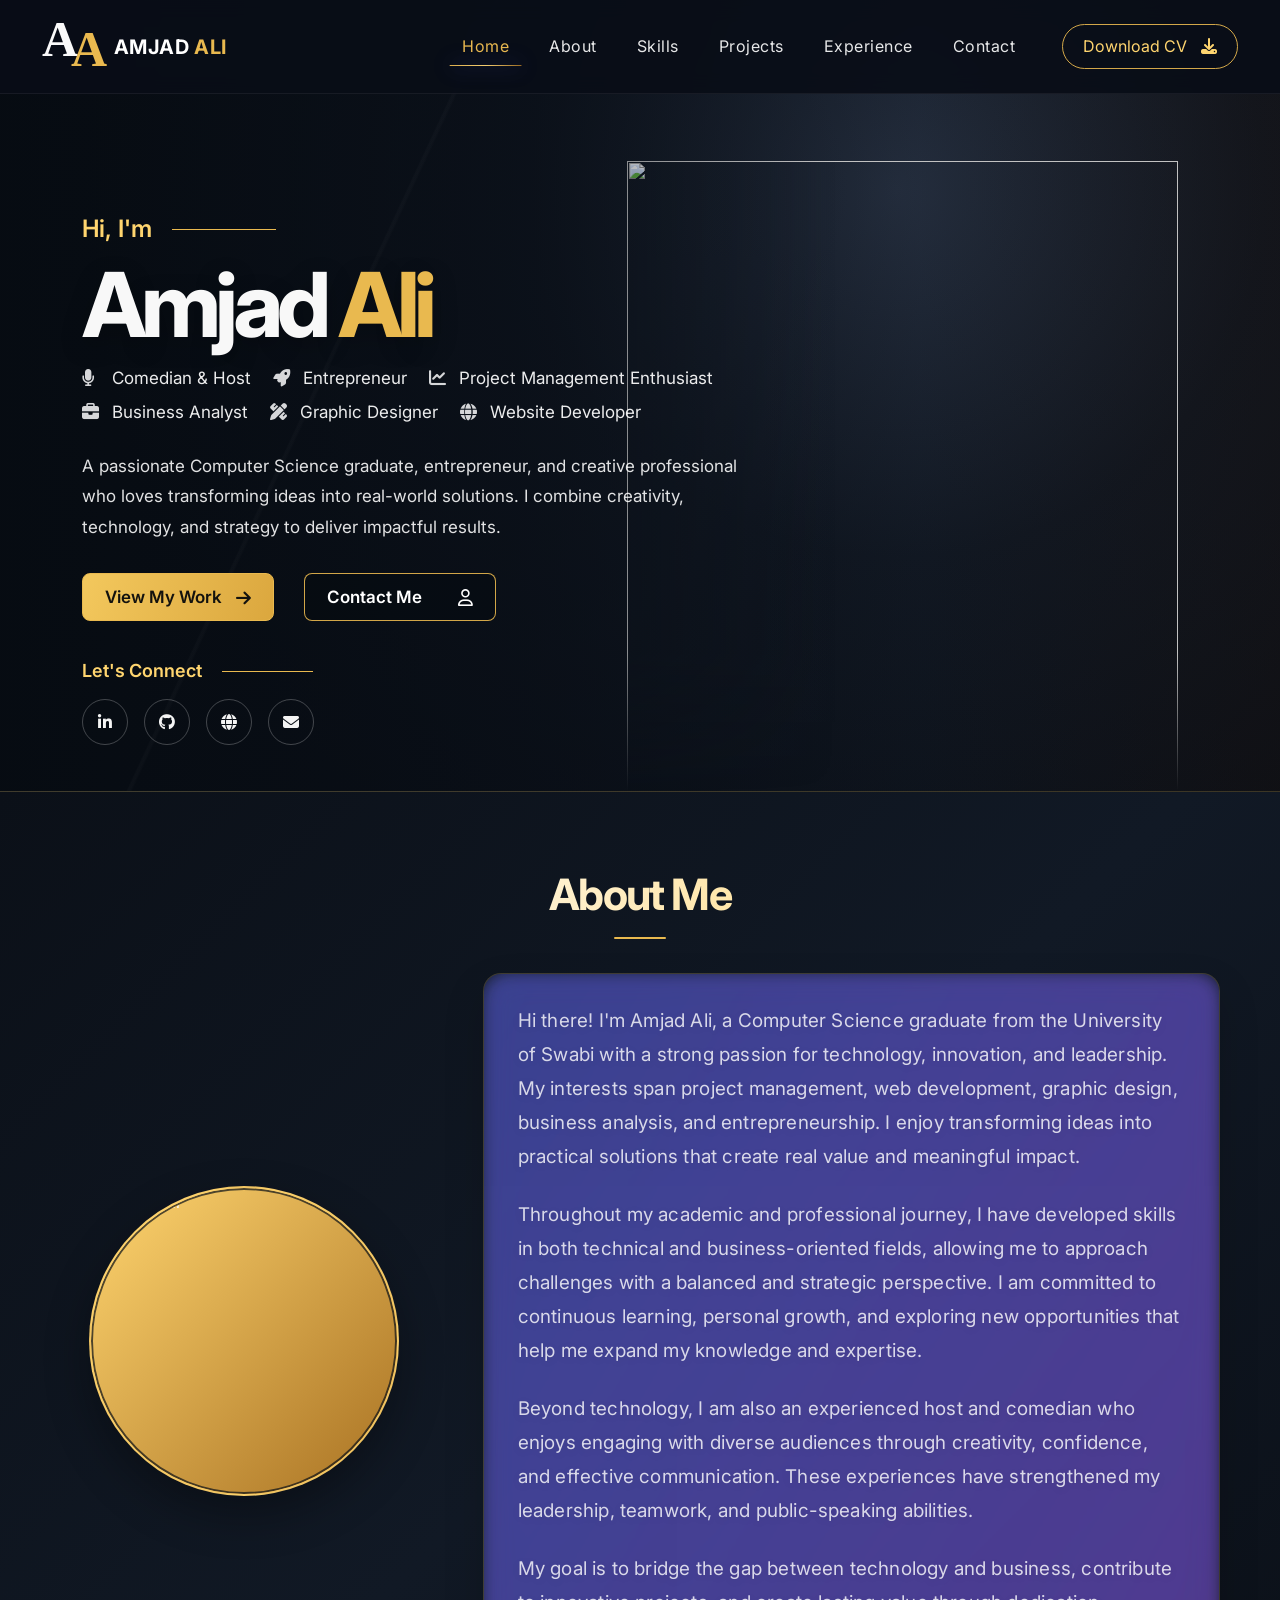
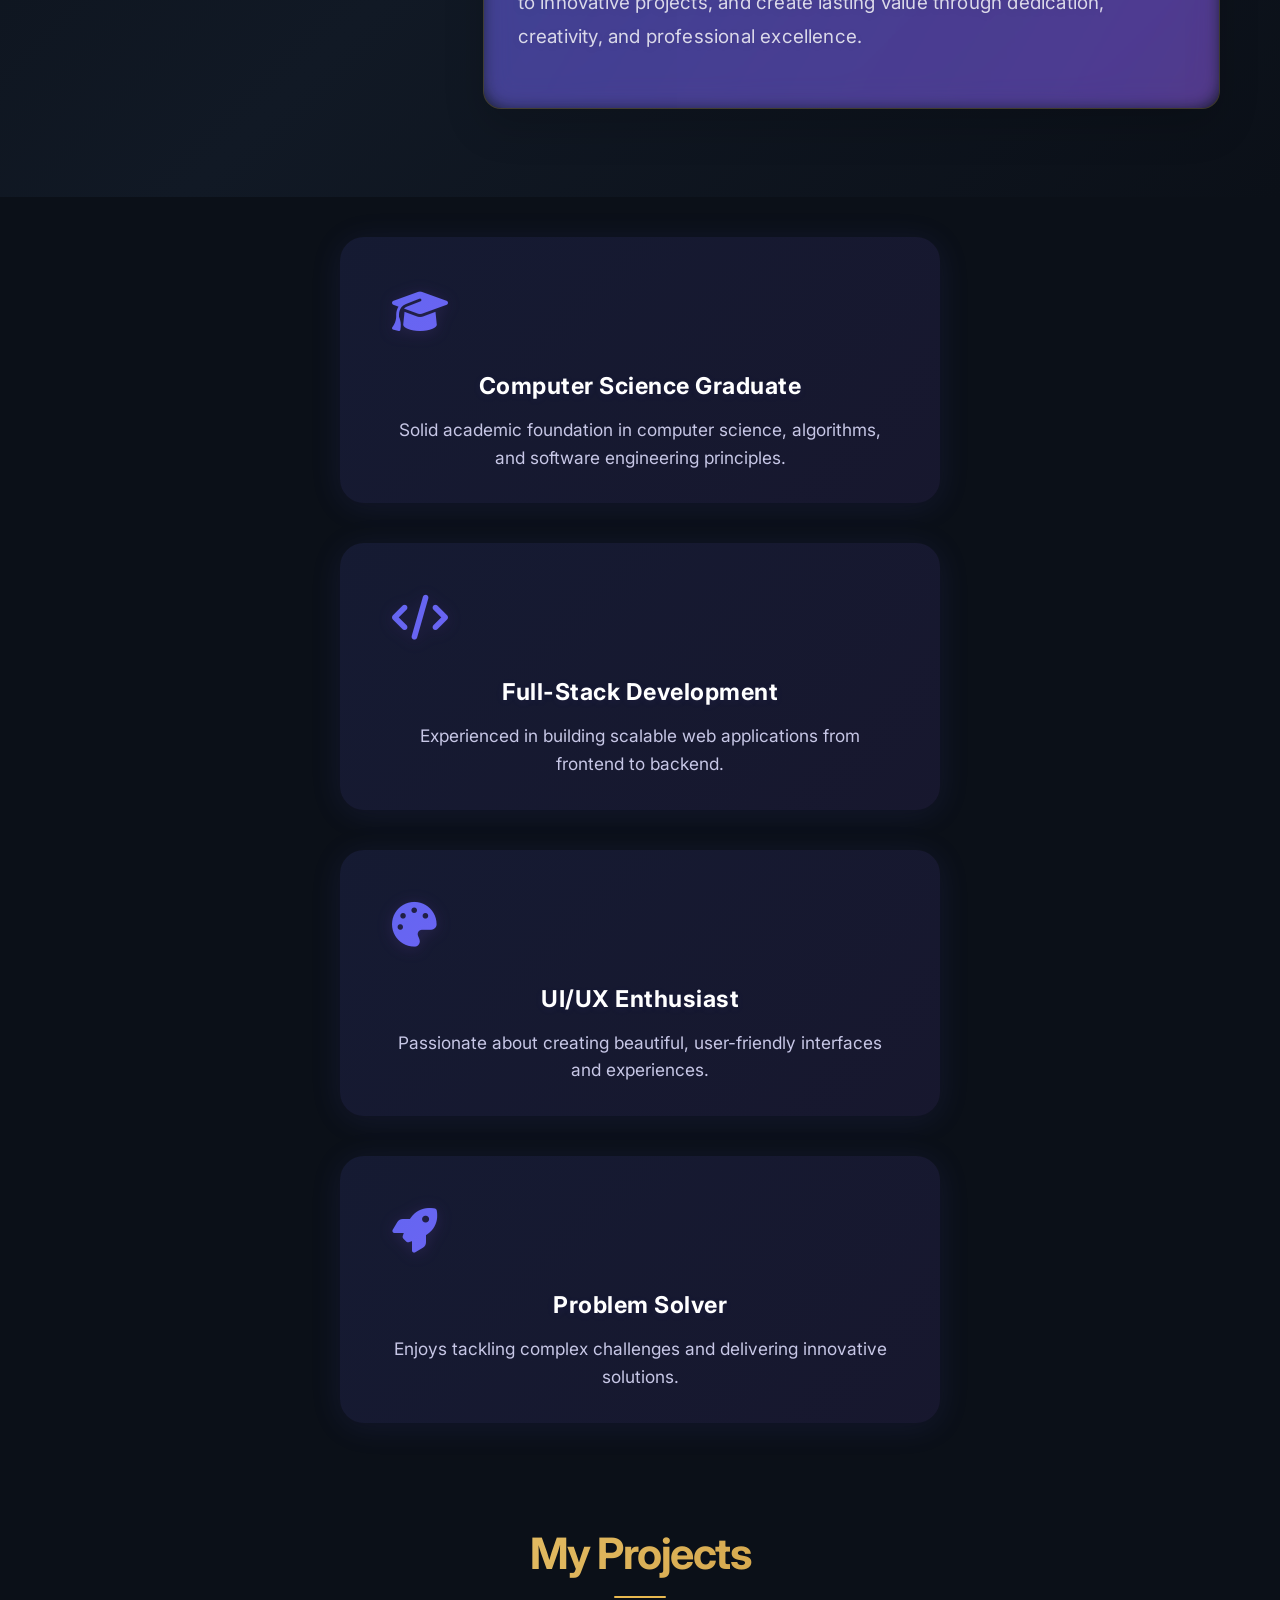
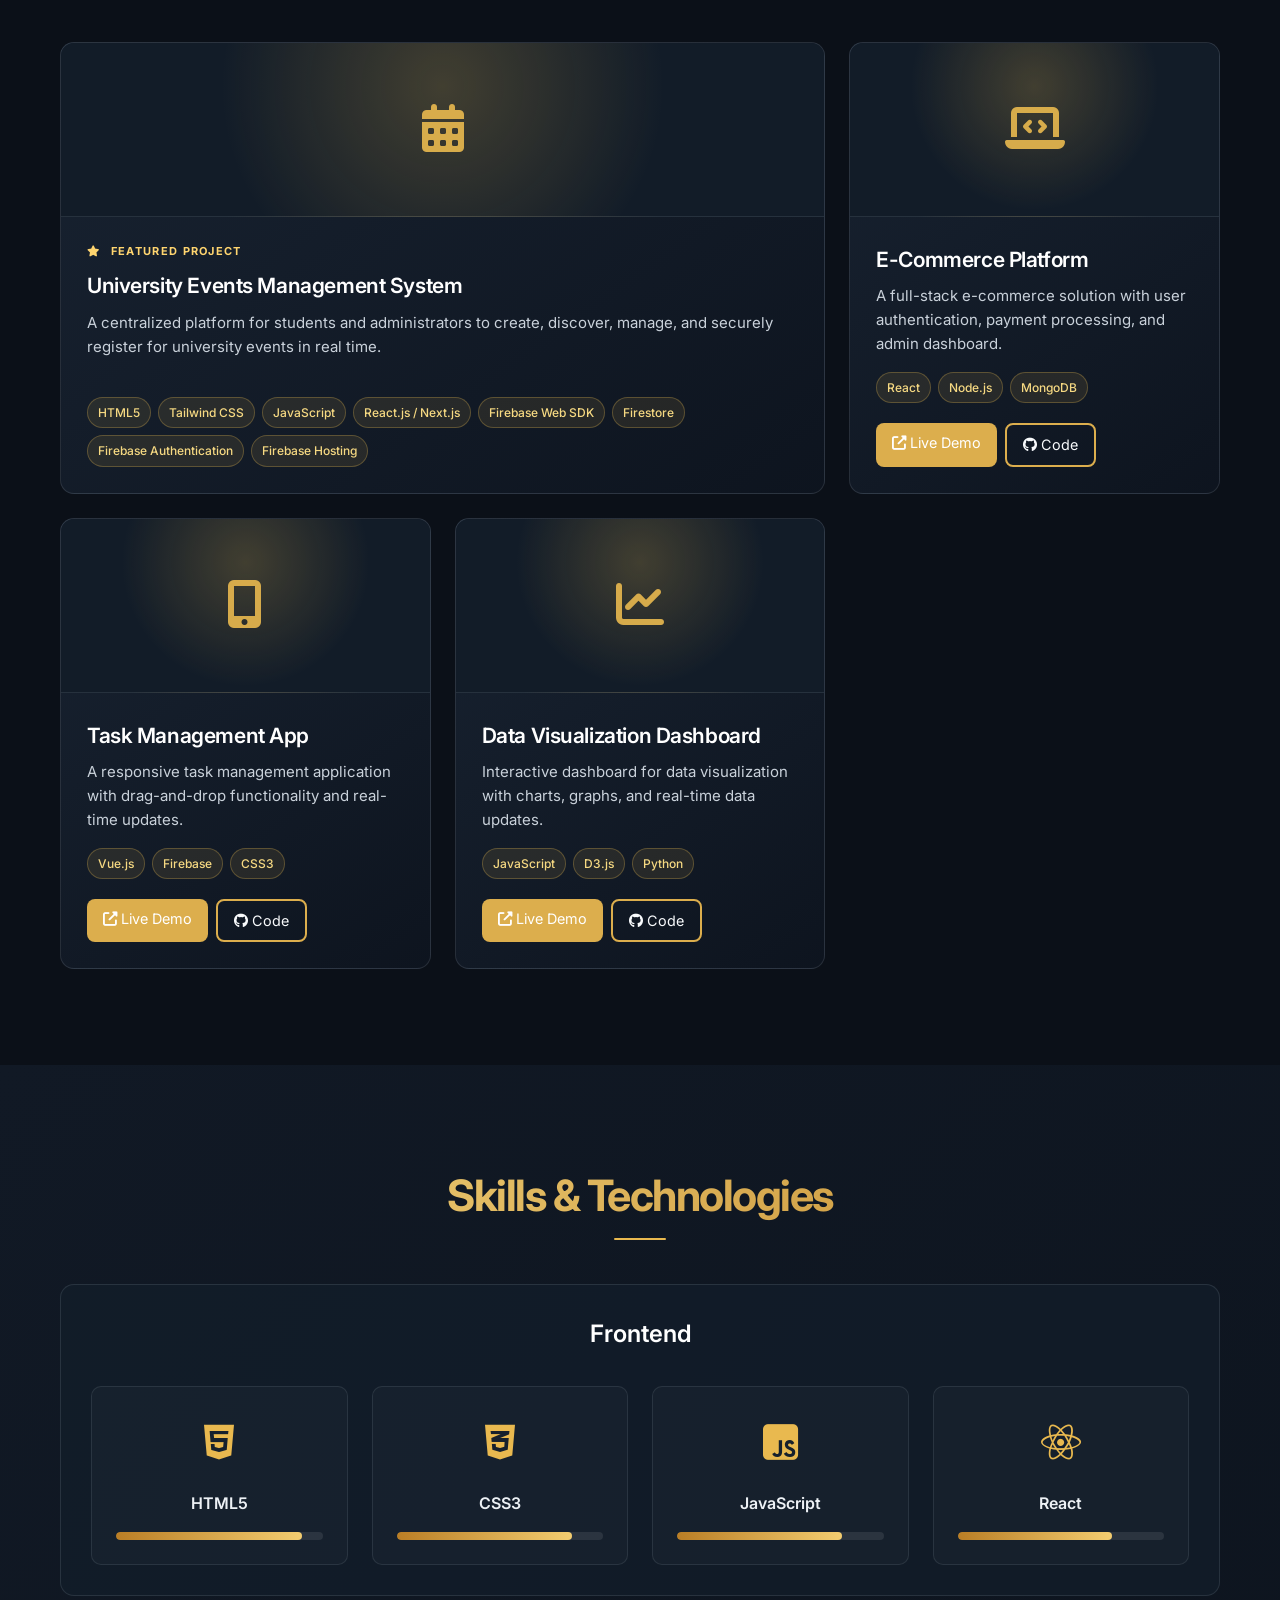
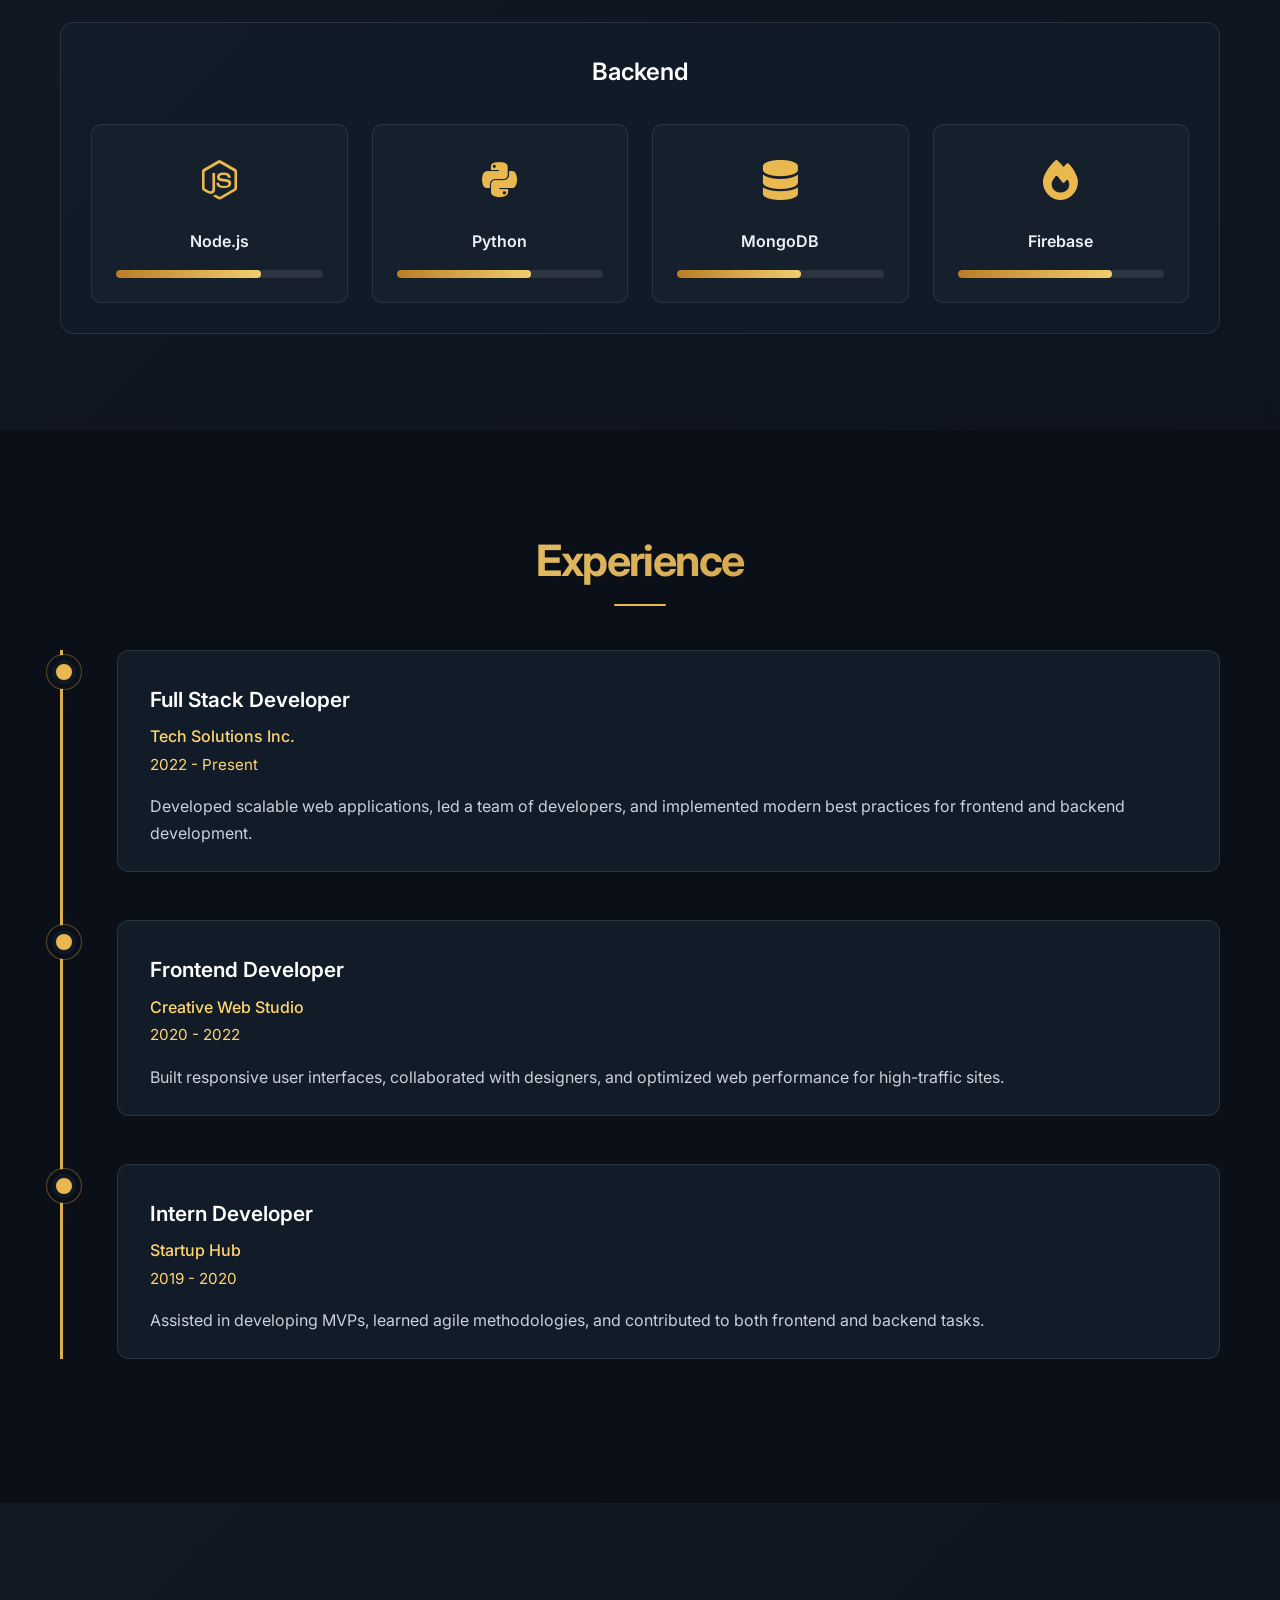
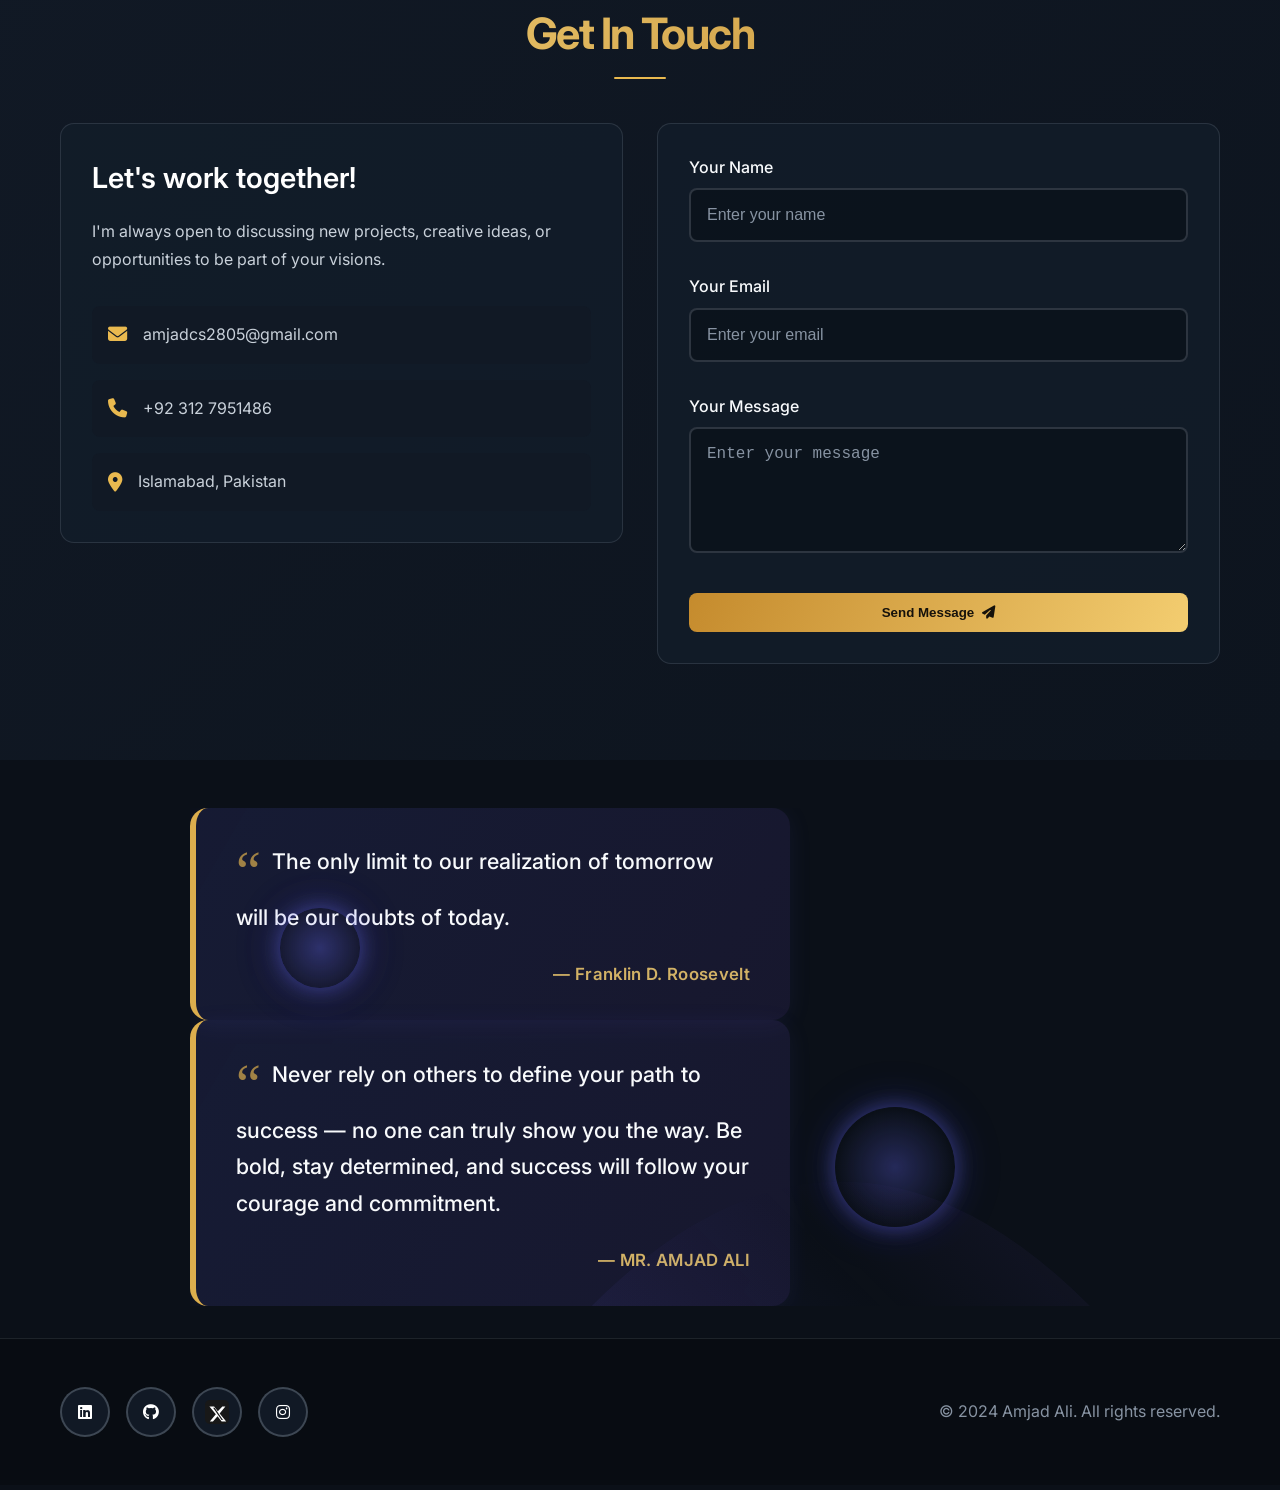
==== index.html @ fb093ea8 "Add files via upload" ====
<!DOCTYPE html>
<html lang="en">
<head>
    <meta charset="UTF-8">
    <meta name="viewport" content="width=device-width, initial-scale=1.0">
    <meta name="description" content="Amjad Ali — Computer Science graduate, entrepreneur, web developer, and creative professional.">
    <title>Amjad Ali | Professional Portfolio</title>
    <link rel="stylesheet" href="styles.css">
    <link href="https://fonts.googleapis.com/css2?family=Inter:wght@300;400;500;600;700&display=swap" rel="stylesheet">
    <link rel="stylesheet" href="https://cdnjs.cloudflare.com/ajax/libs/font-awesome/6.4.0/css/all.min.css">
</head>
<body>
    <!-- Navigation -->
    <nav class="navbar">
        <div class="nav-container">
            <a class="aw-brand" href="#home" aria-label="Amjad Ali home">
                <span class="aw-brand-mark" aria-hidden="true">A<span>A</span></span>
                <span class="aw-brand-name">AMJAD <strong>ALI</strong></span>
            </a>
            <ul class="nav-menu">
                <li class="nav-item">
                    <a href="#home" class="nav-link">Home</a>
                </li>
                <li class="nav-item">
                    <a href="#about" class="nav-link">About</a>
                </li>
                <li class="nav-item">
                    <a href="#skills" class="nav-link">Skills</a>
                </li>
                <li class="nav-item">
                    <a href="#projects" class="nav-link">Projects</a>
                </li>
                <li class="nav-item">
                    <a href="experience.html" class="nav-link">Experience</a>
                </li>
                <li class="nav-item">
                    <a href="#contact" class="nav-link">Contact</a>
                </li>
            </ul>
            <a class="aw-cv-link" href="assets/modern-cv.pdf" download>
                Download CV <i class="fas fa-download" aria-hidden="true"></i>
            </a>
            <div class="hamburger">
                <span class="bar"></span>
                <span class="bar"></span>
                <span class="bar"></span>
            </div>
        </div>
    </nav>

    <!-- Hero Section -->
    <section id="home" class="hero aw-hero">
        <div class="aw-hero-glow" aria-hidden="true"></div>
        <div class="hero-container">
            <div class="hero-content aw-hero-content">
                <p class="aw-greeting">Hi, I'm <span></span></p>
                <h1 class="aw-name">Amjad <em>Ali</em></h1>
                <div class="aw-roles" aria-label="Professional roles">
                    <span><i class="fas fa-microphone"></i> Comedian &amp; Host</span>
                    <span><i class="fas fa-rocket"></i> Entrepreneur</span>
                    <span><i class="fas fa-chart-line"></i> Project Management Enthusiast</span>
                    <span><i class="fas fa-briefcase"></i> Business Analyst</span>
                    <span><i class="fas fa-pen-ruler"></i> Graphic Designer</span>
                    <span><i class="fas fa-globe"></i> Website Developer</span>
                </div>
                <p class="aw-intro">A passionate Computer Science graduate, entrepreneur, and creative professional who loves transforming ideas into real-world solutions. I combine creativity, technology, and strategy to deliver impactful results.</p>
                <div class="hero-buttons aw-hero-actions">
                    <button class="btn aw-primary-button" onclick="scrollToSection('projects')">View My Work <i class="fas fa-arrow-right"></i></button>
                    <button class="btn aw-secondary-button" id="contactInfoBtn">Contact Me <i class="far fa-user"></i></button>
                </div>
                <div class="aw-social-area">
                    <p>Let's Connect <span></span></p>
                    <div class="aw-social-links">
                        <a href="https://www.linkedin.com/in/amjad-ali-2118a2272" aria-label="LinkedIn" target="_blank" rel="noopener noreferrer"><i class="fab fa-linkedin-in"></i></a>
                        <a href="#contact" aria-label="GitHub"><i class="fab fa-github"></i></a>
                        <a href="#contact" aria-label="Website"><i class="fas fa-globe"></i></a>
                        <a href="#contact" aria-label="Email"><i class="fas fa-envelope"></i></a>
                    </div>
                </div>
            </div>
            <div class="aw-hero-photo" aria-hidden="true">
                <img src="assets/img new 2.png" alt="">
            </div>
        </div>
    </section>

    <!-- About Section -->
    <section id="about" class="about">
        <div class="container">
            <h2 class="section-title">About Me</h2>
            <div class="about-content">
                <div class="about-image">
                    <div class="image-container" data-aos="fade-up">
                        <div class="profile-image-wrapper">
                            <img id="profileImage" src="assets/img.png" alt="Amjad Ali" class="profile-image" style="display: block;">
                        </div>
                    </div>
                </div>
                <div class="about-card">
                    <div class="about-text">
                        <p class="about-description">
                            Hi there! I'm Amjad Ali, a Computer Science graduate from the University of Swabi with a strong passion for technology, innovation, and leadership. My interests span project management, web development, graphic design, business analysis, and entrepreneurship. I enjoy transforming ideas into practical solutions that create real value and meaningful impact.
                        </p>
                        <p class="about-description">
                            Throughout my academic and professional journey, I have developed skills in both technical and business-oriented fields, allowing me to approach challenges with a balanced and strategic perspective. I am committed to continuous learning, personal growth, and exploring new opportunities that help me expand my knowledge and expertise.
                        </p>
                        <p class="about-description">
                            Beyond technology, I am also an experienced host and comedian who enjoys engaging with diverse audiences through creativity, confidence, and effective communication. These experiences have strengthened my leadership, teamwork, and public-speaking abilities.
                        </p>
                        <p class="about-description">
                            My goal is to bridge the gap between technology and business, contribute to innovative projects, and create lasting value through dedication, creativity, and professional excellence.
                        </p>
                    </div>
                </div>
            </div>
        </div>
    </section>

    <!-- Motivational Video Section removed as requested -->

    <!-- Computer Science Showcase Section -->
    <!-- Removed cs-showcase section as requested -->

    <!-- Highlights as separate, pressable sections -->
    <section id="highlight-cs" class="highlight-section pressable-card">
        <div class="container">
            <div class="highlight-icon"><i class="fas fa-graduation-cap"></i></div>
            <h3 class="highlight-title">Computer Science Graduate</h3>
            <p class="highlight-desc">Solid academic foundation in computer science, algorithms, and software engineering principles.</p>
        </div>
    </section>
    <section id="highlight-fullstack" class="highlight-section pressable-card">
        <div class="container">
            <div class="highlight-icon"><i class="fas fa-code"></i></div>
            <h3 class="highlight-title">Full-Stack Development</h3>
            <p class="highlight-desc">Experienced in building scalable web applications from frontend to backend.</p>
        </div>
    </section>
    <section id="highlight-uiux" class="highlight-section pressable-card">
        <div class="container">
            <div class="highlight-icon"><i class="fas fa-palette"></i></div>
            <h3 class="highlight-title">UI/UX Enthusiast</h3>
            <p class="highlight-desc">Passionate about creating beautiful, user-friendly interfaces and experiences.</p>
        </div>
    </section>
    <section id="highlight-problem" class="highlight-section pressable-card">
        <div class="container">
            <div class="highlight-icon"><i class="fas fa-rocket"></i></div>
            <h3 class="highlight-title">Problem Solver</h3>
            <p class="highlight-desc">Enjoys tackling complex challenges and delivering innovative solutions.</p>
        </div>
    </section>

    <!-- Projects Section -->
    <section id="projects" class="projects">
        <div class="container">
            <h2 class="section-title">My Projects</h2>
            <div class="projects-grid">
                <div class="project-card featured-project" data-aos="fade-up">
                    <div class="project-image">
                        <div class="project-placeholder">
                            <i class="fas fa-calendar-days"></i>
                        </div>
                    </div>
                    <div class="project-content">
                        <p class="project-kicker"><i class="fas fa-star" aria-hidden="true"></i> Featured project</p>
                        <h3 class="project-title">University Events Management System</h3>
                        <p class="project-description">
                            A centralized platform for students and administrators to create, discover, manage,
                            and securely register for university events in real time.
                        </p>
                        <div class="project-tech" aria-label="Technologies used">
                            <span class="tech-tag">HTML5</span>
                            <span class="tech-tag">Tailwind CSS</span>
                            <span class="tech-tag">JavaScript</span>
                            <span class="tech-tag">React.js / Next.js</span>
                            <span class="tech-tag">Firebase Web SDK</span>
                            <span class="tech-tag">Firestore</span>
                            <span class="tech-tag">Firebase Authentication</span>
                            <span class="tech-tag">Firebase Hosting</span>
                        </div>
                    </div>
                </div>
                <div class="project-card" data-aos="fade-up">
                    <div class="project-image">
                        <div class="project-placeholder">
                            <i class="fas fa-laptop-code"></i>
                        </div>
                    </div>
                    <div class="project-content">
                        <h3 class="project-title">E-Commerce Platform</h3>
                        <p class="project-description">
                            A full-stack e-commerce solution with user authentication, payment processing, 
                            and admin dashboard.
                        </p>
                        <div class="project-tech">
                            <span class="tech-tag">React</span>
                            <span class="tech-tag">Node.js</span>
                            <span class="tech-tag">MongoDB</span>
                        </div>
                        <div class="project-buttons">
                            <a class="btn btn-small btn-primary" href="https://your-ecommerce-demo.com" target="_blank" rel="noopener noreferrer">
                                <i class="fas fa-external-link-alt"></i>
                                <span>Live Demo</span>
                            </a>
                            <a class="btn btn-small btn-secondary" href="https://github.com/yourusername/ecommerce-platform" target="_blank" rel="noopener noreferrer">
                                <i class="fab fa-github"></i>
                                <span>Code</span>
                            </a>
                        </div>
                    </div>
                </div>
                <div class="project-card" data-aos="fade-up" data-aos-delay="100">
                    <div class="project-image">
                        <div class="project-placeholder">
                            <i class="fas fa-mobile-alt"></i>
                        </div>
                    </div>
                    <div class="project-content">
                        <h3 class="project-title">Task Management App</h3>
                        <p class="project-description">
                            A responsive task management application with drag-and-drop functionality 
                            and real-time updates.
                        </p>
                        <div class="project-tech">
                            <span class="tech-tag">Vue.js</span>
                            <span class="tech-tag">Firebase</span>
                            <span class="tech-tag">CSS3</span>
                        </div>
                        <div class="project-buttons">
                            <a class="btn btn-small btn-primary" href="https://your-taskapp-demo.com" target="_blank" rel="noopener noreferrer">
                                <i class="fas fa-external-link-alt"></i>
                                <span>Live Demo</span>
                            </a>
                            <a class="btn btn-small btn-secondary" href="https://github.com/yourusername/task-management-app" target="_blank" rel="noopener noreferrer">
                                <i class="fab fa-github"></i>
                                <span>Code</span>
                            </a>
                        </div>
                    </div>
                </div>
                <div class="project-card" data-aos="fade-up" data-aos-delay="200">
                    <div class="project-image">
                        <div class="project-placeholder">
                            <i class="fas fa-chart-line"></i>
                        </div>
                    </div>
                    <div class="project-content">
                        <h3 class="project-title">Data Visualization Dashboard</h3>
                        <p class="project-description">
                            Interactive dashboard for data visualization with charts, graphs, 
                            and real-time data updates.
                        </p>
                        <div class="project-tech">
                            <span class="tech-tag">JavaScript</span>
                            <span class="tech-tag">D3.js</span>
                            <span class="tech-tag">Python</span>
                        </div>
                        <div class="project-buttons">
                            <a class="btn btn-small btn-primary" href="https://your-dataviz-demo.com" target="_blank" rel="noopener noreferrer">
                                <i class="fas fa-external-link-alt"></i>
                                <span>Live Demo</span>
                            </a>
                            <a class="btn btn-small btn-secondary" href="https://github.com/yourusername/data-viz-dashboard" target="_blank" rel="noopener noreferrer">
                                <i class="fab fa-github"></i>
                                <span>Code</span>
                            </a>
                        </div>
                    </div>
                </div>
            </div>
        </div>
    </section>

    <!-- Skills Section -->
    <section id="skills" class="skills">
        <div class="container">
            <h2 class="section-title">Skills & Technologies</h2>
            <div class="skills-content">
                <div class="skills-category">
                    <h3 class="category-title">Frontend</h3>
                    <div class="skills-grid">
                        <div class="skill-item" data-aos="fade-up">
                            <div class="skill-icon">
                                <i class="fab fa-html5"></i>
                            </div>
                            <span class="skill-name">HTML5</span>
                            <div class="skill-bar">
                                <div class="skill-progress" data-progress="90"></div>
                            </div>
                        </div>
                        <div class="skill-item" data-aos="fade-up" data-aos-delay="50">
                            <div class="skill-icon">
                                <i class="fab fa-css3-alt"></i>
                            </div>
                            <span class="skill-name">CSS3</span>
                            <div class="skill-bar">
                                <div class="skill-progress" data-progress="85"></div>
                            </div>
                        </div>
                        <div class="skill-item" data-aos="fade-up" data-aos-delay="100">
                            <div class="skill-icon">
                                <i class="fab fa-js-square"></i>
                            </div>
                            <span class="skill-name">JavaScript</span>
                            <div class="skill-bar">
                                <div class="skill-progress" data-progress="80"></div>
                            </div>
                        </div>
                        <div class="skill-item" data-aos="fade-up" data-aos-delay="150">
                            <div class="skill-icon">
                                <i class="fab fa-react"></i>
                            </div>
                            <span class="skill-name">React</span>
                            <div class="skill-bar">
                                <div class="skill-progress" data-progress="75"></div>
                            </div>
                        </div>
                    </div>
                </div>

                <div class="skills-category">
                    <h3 class="category-title">Backend</h3>
                    <div class="skills-grid">
                        <div class="skill-item" data-aos="fade-up">
                            <div class="skill-icon">
                                <i class="fab fa-node-js"></i>
                            </div>
                            <span class="skill-name">Node.js</span>
                            <div class="skill-bar">
                                <div class="skill-progress" data-progress="70"></div>
                            </div>
                        </div>
                        <div class="skill-item" data-aos="fade-up" data-aos-delay="50">
                            <div class="skill-icon">
                                <i class="fab fa-python"></i>
                            </div>
                            <span class="skill-name">Python</span>
                            <div class="skill-bar">
                                <div class="skill-progress" data-progress="65"></div>
                            </div>
                        </div>
                        <div class="skill-item" data-aos="fade-up" data-aos-delay="100">
                            <div class="skill-icon">
                                <i class="fas fa-database"></i>
                            </div>
                            <span class="skill-name">MongoDB</span>
                            <div class="skill-bar">
                                <div class="skill-progress" data-progress="60"></div>
                            </div>
                        </div>
                        <div class="skill-item" data-aos="fade-up" data-aos-delay="150">
                            <div class="skill-icon">
                                <i class="fas fa-fire"></i>
                            </div>
                            <span class="skill-name">Firebase</span>
                            <div class="skill-bar">
                                <div class="skill-progress" data-progress="75"></div>
                            </div>
                        </div>
                    </div>
                </div>
            </div>
        </div>
    </section>

    <!-- Experience Section -->
    <section id="experience" class="experience">
        <div class="container">
            <h2 class="section-title">Experience</h2>
            <div class="experience-timeline">
                <div class="timeline-item" data-aos="fade-up">
                    <div class="timeline-dot"></div>
                    <div class="timeline-content">
                        <h3 class="timeline-title">Full Stack Developer</h3>
                        <span class="timeline-company">Tech Solutions Inc.</span>
                        <span class="timeline-date">2022 - Present</span>
                        <p class="timeline-description">Developed scalable web applications, led a team of developers, and implemented modern best practices for frontend and backend development.</p>
                    </div>
                </div>
                <div class="timeline-item" data-aos="fade-up" data-aos-delay="100">
                    <div class="timeline-dot"></div>
                    <div class="timeline-content">
                        <h3 class="timeline-title">Frontend Developer</h3>
                        <span class="timeline-company">Creative Web Studio</span>
                        <span class="timeline-date">2020 - 2022</span>
                        <p class="timeline-description">Built responsive user interfaces, collaborated with designers, and optimized web performance for high-traffic sites.</p>
                    </div>
                </div>
                <div class="timeline-item" data-aos="fade-up" data-aos-delay="200">
                    <div class="timeline-dot"></div>
                    <div class="timeline-content">
                        <h3 class="timeline-title">Intern Developer</h3>
                        <span class="timeline-company">Startup Hub</span>
                        <span class="timeline-date">2019 - 2020</span>
                        <p class="timeline-description">Assisted in developing MVPs, learned agile methodologies, and contributed to both frontend and backend tasks.</p>
                    </div>
                </div>
            </div>
        </div>
    </section>

    <!-- Contact Section -->
    <section id="contact" class="contact">
        <div class="container">
            <h2 class="section-title">Get In Touch</h2>
            <div class="contact-content">
                <div class="contact-info">
                    <h3>Let's work together!</h3>
                    <p>I'm always open to discussing new projects, creative ideas, or opportunities to be part of your visions.</p>
                    <div class="contact-details">
                        <div class="contact-item">
                            <i class="fas fa-envelope"></i>
                            <span>amjadcs2805@gmail.com</span>
                        </div>
                        <div class="contact-item">
                            <i class="fas fa-phone"></i>
                            <span>+92 312 7951486</span>
                        </div>
                        <div class="contact-item">
                            <i class="fas fa-map-marker-alt"></i>
                            <span>Islamabad, Pakistan</span>
                        </div>
                    </div>
                </div>
                <form class="contact-form" id="contactForm">
                    <div class="form-group">
                        <label for="name">Your Name</label>
                        <input type="text" id="name" name="name" placeholder="Enter your name" required>
                    </div>
                    <div class="form-group">
                        <label for="email">Your Email</label>
                        <input type="email" id="email" name="email" placeholder="Enter your email" required>
                    </div>
                    <div class="form-group">
                        <label for="message">Your Message</label>
                        <textarea id="message" name="message" placeholder="Enter your message" rows="5" required></textarea>
                    </div>
                    <button type="submit" class="btn btn-primary glow-button btn-submit">
                        <span class="btn-text">Send Message</span>
                        <i class="fas fa-paper-plane btn-icon"></i>
                        <div class="btn-glow"></div>
                    </button>
                </form>
            </div>
        </div>
    </section>

    <!-- Success Quote Section -->
    <section class="success-quote-section" style="position: relative; overflow: hidden; margin: 3rem auto 2rem auto; max-width: 900px;">
        <!-- Animated Background Elements (like home) -->
        <div class="success-quote-background">
            <div class="animated-particle"></div>
            <div class="animated-particle"></div>
            <div class="animated-particle"></div>
            <div class="animated-particle"></div>
            <div class="animated-particle"></div>
            <div class="geometric-shape"></div>
            <div class="geometric-shape"></div>
            <div class="glowing-orb orb-1"></div>
            <div class="glowing-orb orb-2"></div>
            <div class="gradient-overlay"></div>
        </div>
        <blockquote class="success-quote animated-quote" data-aos="fade-up">
            <span class="quote-mark">“</span>
            The only limit to our realization of tomorrow will be our doubts of today.
            <span class="quote-author">— Franklin D. Roosevelt</span>
        </blockquote>
        <blockquote class="success-quote animated-quote" data-aos="fade-up" data-aos-delay="200">
            <span class="quote-mark">“</span>
            Never rely on others to define your path to success — no one can truly show you the way. Be bold, stay determined, and success will follow your courage and commitment.
            <span class="quote-author">— MR. AMJAD ALI</span>
        </blockquote>
    </section>

    <!-- Footer -->
    <footer class="footer">
        <div class="container">
            <div class="footer-content">
                <div class="footer-social">
                    <a href="https://www.linkedin.com/in/amjad-ali-2118a2272" class="social-link" aria-label="LinkedIn" target="_blank" rel="noopener noreferrer">
                        <i class="fab fa-linkedin"></i>
                    </a>
                    <a href="#" class="social-link" aria-label="GitHub">
                        <i class="fab fa-github"></i>
                    </a>
                    <a href="#" class="social-link" aria-label="Twitter">
                        <span style="display:inline-block;width:24px;height:24px;vertical-align:middle;">
                          <svg viewBox="0 0 120 120" fill="none" xmlns="http://www.w3.org/2000/svg" width="24" height="24">
                            <rect width="120" height="120" rx="24" fill="#181818"/>
                            <path d="M86.7 33H102L73.2 67.1L106.1 107H83.2L62.7 81.7L39.6 107H24.2L54.1 70.7L22.1 33H45.6L64.1 56.1L86.7 33ZM82.7 100.1H89.9L48.1 39.1H40.5L82.7 100.1Z" fill="white"/>
                          </svg>
                        </span>
                    </a>
                    <a href="#" class="social-link" aria-label="Instagram">
                        <i class="fab fa-instagram"></i>
                    </a>
                </div>
                <div class="footer-text">
                    <p>&copy; 2024 Amjad Ali. All rights reserved.</p>
                </div>
            </div>
        </div>
    </footer>

    <script src="script.js"></script>
</body>
</html>
---- styles.css ----
/* Reset and Base Styles */
* {
    margin: 0;
    padding: 0;
    box-sizing: border-box;
}

:root {
    --bg-primary: #0D0D0D;
    --bg-secondary: #121212;
    --bg-tertiary: #1A1A1A;
    --text-primary: #FFFFFF;
    --text-secondary: #CCCCCC;
    --text-muted: #888888;
    --accent-primary: #6366F1;
    --accent-secondary: #8B5CF6;
    --accent-tertiary: #EC4899;
    --border-color: #333333;
    --shadow-color: rgba(0, 0, 0, 0.3);
    --gradient-primary: linear-gradient(135deg, var(--accent-primary), var(--accent-secondary));
    --gradient-secondary: linear-gradient(135deg, var(--accent-secondary), var(--accent-tertiary));
    --transition-fast: 0.2s ease;
    --transition-normal: 0.3s ease;
    --transition-slow: 0.5s ease;
}

html {
    scroll-behavior: smooth;
}

body {
    font-family: 'Inter', sans-serif;
    background-color: var(--bg-primary);
    color: var(--text-primary);
    line-height: 1.6;
    overflow-x: hidden;
}

.container {
    max-width: 1200px;
    margin: 0 auto;
    padding: 0 20px;
}

/* Typography */
.section-title {
    font-size: 2.5rem;
    font-weight: 700;
    text-align: center;
    margin-bottom: 3rem;
    background: var(--gradient-primary);
    -webkit-background-clip: text;
    -webkit-text-fill-color: transparent;
    background-clip: text;
    position: relative;
}

.section-title::after {
    content: '';
    position: absolute;
    bottom: -10px;
    left: 50%;
    transform: translateX(-50%);
    width: 60px;
    height: 4px;
    background: var(--gradient-primary);
    border-radius: 2px;
}

/* Navigation */
.navbar {
    position: fixed;
    top: 0;
    width: 100%;
    background: rgba(13, 13, 13, 0.97);
    backdrop-filter: blur(10px);
    z-index: 1000;
    transition: var(--transition-normal);
    box-shadow: 0 2px 16px 0 rgba(0,0,0,0.12);
    border-bottom: 1px solid rgba(99,102,241,0.08);
}

.nav-container {
    display: flex;
    justify-content: flex-start;
    align-items: flex-start;
    gap: 2.5rem;
    max-width: 1200px;
    margin: 0 auto;
    padding: 0 20px;
}

.nav-logo {
    display: flex;
    flex-direction: column;
    align-items: flex-start;
    min-width: 320px;
    margin-top: 1.5rem;
}

/* Modern Logo Styles */
.logo-text {
    display: flex;
    align-items: center;
    font-size: 1.5rem;
    font-weight: 700;
    letter-spacing: 0.08em;
    color: var(--accent-primary);
    background: none;
    padding: 0.2rem 0.8rem 0.2rem 0.2rem;
    border-radius: 12px;
    box-shadow: none;
    transition: color 0.3s;
    gap: 0.5rem;
}
.logo-icon {
    display: flex;
    align-items: center;
    font-size: 1.4rem;
    color: var(--accent-secondary);
    margin-right: 0.2rem;
    filter: drop-shadow(0 2px 6px rgba(99,102,241,0.12));
    animation: logoGlow 2.5s infinite alternate;
}
@keyframes logoGlow {
    0% { filter: drop-shadow(0 2px 6px #6366F1); }
    100% { filter: drop-shadow(0 4px 12px #8B5CF6); }
}

.hero {
    padding-top: 75px !important;
    padding-left: 0 !important;
    margin-left: 0 !important;
    justify-content: flex-start !important;
}

.hero-container {
    padding-left: 0 !important;
    margin-left: 0 !important;
    align-items: flex-start !important;
    max-width: none !important;
    width: 100vw !important;
    margin-top: 0 !important;
}

.hero-content {
    padding-left: 2vw !important;
    margin-left: 0 !important;
    align-items: flex-start !important;
    text-align: left !important;
    width: 100%;
    max-width: 600px;
}

.hero-content-col, .hero-logo-col, .hero-visual {
    display: none !important;
}

.hero-title, .hero-subtitle, .hero-buttons {
    align-items: flex-start;
    text-align: left;
}

.hero-title {
    font-size: 2.5rem;
    font-weight: 700;
    line-height: 1.2;
    margin-bottom: 0.5rem;
}

.hero-buttons, .hero-buttons button, .hero-buttons * {
    list-style: none !important;
    list-style-type: none !important;
}

.hero-buttons {
    display: flex;
    flex-direction: row;
    gap: 1rem;
    flex-wrap: wrap;
    margin-top: 0.7rem;
}

.nav-menu {
    display: flex;
    flex-direction: row;
    align-items: center;
    margin-left: auto;
    gap: 1.2rem;
    margin-top: 1rem;
}

.nav-item {
    position: relative;
}

.nav-link {
    position: relative;
    padding: 0.75rem 1.5rem;
    color: var(--text-secondary);
    text-decoration: none;
    font-weight: 600;
    letter-spacing: 0.5px;
    font-size: 1.08rem;
    background: none;
    border: none;
    outline: none;
    transition: all 0.3s cubic-bezier(0.4, 0, 0.2, 1);
    z-index: 1;
    border-radius: 12px;
    overflow: hidden;
    backdrop-filter: blur(10px);
    background: rgba(255, 255, 255, 0.05);
    border: 1px solid rgba(255, 255, 255, 0.1);
}

.nav-link::before {
    content: '';
    position: absolute;
    top: 0;
    left: -100%;
    width: 100%;
    height: 100%;
    background: linear-gradient(90deg, 
        transparent 0%, 
        rgba(99, 102, 241, 0.2) 50%, 
        transparent 100%);
    transition: left 0.5s ease;
    z-index: -1;
}

.nav-link::after {
    content: '';
    position: absolute;
    bottom: 0;
    left: 50%;
    width: 0;
    height: 2px;
    background: linear-gradient(90deg, var(--accent-primary), var(--accent-secondary));
    transition: all 0.3s cubic-bezier(0.4, 0, 0.2, 1);
    transform: translateX(-50%);
    border-radius: 1px;
    box-shadow: 0 0 10px rgba(99, 102, 241, 0.5);
}

.nav-link:hover {
    color: var(--text-primary);
    background: rgba(255, 255, 255, 0.1);
    border-color: rgba(99, 102, 241, 0.3);
    transform: translateY(-2px);
    box-shadow: 
        0 8px 25px rgba(99, 102, 241, 0.2),
        0 4px 10px rgba(0, 0, 0, 0.1);
}

.nav-link:hover::before {
    left: 100%;
}

.nav-link:hover::after {
    width: 80%;
    box-shadow: 0 0 15px rgba(99, 102, 241, 0.8);
}

.nav-link.active {
    color: var(--text-primary);
    background: linear-gradient(135deg, 
        rgba(99, 102, 241, 0.2) 0%, 
        rgba(139, 92, 246, 0.2) 100%);
    border-color: rgba(99, 102, 241, 0.5);
    box-shadow: 
        0 8px 25px rgba(99, 102, 241, 0.3),
        0 4px 10px rgba(0, 0, 0, 0.1),
        inset 0 1px 0 rgba(255, 255, 255, 0.1);
    transform: translateY(-1px);
}

.nav-link.active::before {
    background: linear-gradient(90deg, 
        transparent 0%, 
        rgba(99, 102, 241, 0.4) 50%, 
        transparent 100%);
    animation: activeShine 2s ease-in-out infinite;
}

.nav-link.active::after {
    width: 90%;
    background: linear-gradient(90deg, var(--accent-primary), var(--accent-secondary), var(--accent-tertiary));
    box-shadow: 0 0 20px rgba(99, 102, 241, 0.8);
}

.nav-link:active {
    transform: translateY(0) scale(0.95);
    transition: all 0.1s ease;
    animation: buttonPress 0.2s ease-out;
    background: linear-gradient(135deg, 
        rgba(99, 102, 241, 0.3) 0%, 
        rgba(139, 92, 246, 0.3) 100%);
}

/* Mobile navigation enhancements */
@media (max-width: 1100px) {
    .hero-container {
        gap: 1.2rem;
    }
    .hero-visual {
        flex: 0 0 200px;
        min-width: 120px;
        margin-left: 1rem;
    }
}

@media (max-width: 900px) {
    .hero-container {
        padding: 0;
        max-width: 100%;
        align-items: flex-start;
        text-align: left;
    }
    .logo-text, .hero-content {
        align-items: flex-start;
        text-align: left;
        width: 100%;
    }
}

.hamburger {
    display: none;
    flex-direction: column;
    cursor: pointer;
}

.bar {
    width: 25px;
    height: 3px;
    background: var(--text-primary);
    margin: 3px 0;
    transition: var(--transition-fast);
}

/* Modern Hero Section with Advanced Animations */
.hero::before {
    content: '';
    position: absolute;
    top: 0;
    left: 0;
    right: 0;
    bottom: 0;
    background: 
        radial-gradient(circle at 20% 80%, rgba(99, 102, 241, 0.15) 0%, transparent 50%),
        radial-gradient(circle at 80% 20%, rgba(139, 92, 246, 0.15) 0%, transparent 50%),
        radial-gradient(circle at 40% 40%, rgba(236, 72, 153, 0.1) 0%, transparent 50%);
    z-index: 1;
    animation: morphGradient 15s ease-in-out infinite;
}

.hero::after {
    content: '';
    position: absolute;
    top: 0;
    left: 0;
    right: 0;
    bottom: 0;
    background-image: 
        url("data:image/svg+xml,%3Csvg width='60' height='60' viewBox='0 0 60 60' xmlns='http://www.w3.org/2000/svg'%3E%3Cg fill='none' fill-rule='evenodd'%3E%3Cg fill='%23ffffff' fill-opacity='0.02'%3E%3Cpath d='M30 30c0-11.046-8.954-20-20-20s-20 8.954-20 20 8.954 20 20 20 20-8.954 20-20zm0 0c0 11.046 8.954 20 20 20s20-8.954 20-20-8.954-20-20-20-20 8.954-20 20z'/%3E%3C/g%3E%3C/g%3E%3C/svg%3E");
    opacity: 0.3;
    z-index: 1;
    animation: modernPattern 25s linear infinite;
}

/* Modern animated background elements */
.hero-background {
    position: absolute;
    top: 0;
    left: 0;
    width: 100%;
    height: 100%;
    z-index: 1;
    overflow: hidden;
    background: transparent !important;
}

#starfield {
    position: absolute;
    top: 0;
    left: 0;
    width: 100%;
    height: 100%;
    display: block;
    z-index: 1;
    pointer-events: none;
    background: transparent;
}

/* Modern floating particles with trail effect */
.animated-particle {
    position: absolute;
    width: 3px;
    height: 3px;
    background: var(--accent-primary);
    border-radius: 50%;
    opacity: 0;
    filter: blur(1px);
    animation: modernParticle 8s linear infinite;
}

.animated-particle::before {
    content: '';
    position: absolute;
    top: 0;
    left: 0;
    width: 100%;
    height: 100%;
    background: inherit;
    border-radius: inherit;
    animation: particleTrail 2s linear infinite;
}

.animated-particle:nth-child(1) {
    top: 20%;
    left: 10%;
    animation-delay: 0s;
    background: #6366F1;
    box-shadow: 0 0 20px #6366F1;
}

.animated-particle:nth-child(2) {
    top: 60%;
    left: 80%;
    animation-delay: 1.5s;
    background: #8B5CF6;
    box-shadow: 0 0 20px #8B5CF6;
}

.animated-particle:nth-child(3) {
    top: 80%;
    left: 20%;
    animation-delay: 3s;
    background: #EC4899;
    box-shadow: 0 0 20px #EC4899;
}

.animated-particle:nth-child(4) {
    top: 30%;
    left: 70%;
    animation-delay: 4.5s;
    background: #6366F1;
    box-shadow: 0 0 20px #6366F1;
}

.animated-particle:nth-child(5) {
    top: 70%;
    left: 30%;
    animation-delay: 6s;
    background: #8B5CF6;
    box-shadow: 0 0 20px #8B5CF6;
}

.animated-particle:nth-child(6) {
    top: 40%;
    left: 90%;
    animation-delay: 7.5s;
    background: #EC4899;
    box-shadow: 0 0 20px #EC4899;
}

/* Modern geometric shapes with morphing */
.geometric-shape {
    position: absolute;
    opacity: 0.15;
    animation: modernShape 20s ease-in-out infinite;
    backdrop-filter: blur(10px);
}

.geometric-shape:nth-child(1) {
    top: 15%;
    right: 15%;
    width: 80px;
    height: 80px;
    border: 2px solid var(--accent-primary);
    border-radius: 20px;
    animation-delay: 0s;
    box-shadow: 0 0 30px rgba(99, 102, 241, 0.3);
}

.geometric-shape:nth-child(2) {
    bottom: 25%;
    left: 10%;
    width: 60px;
    height: 60px;
    border: 2px solid var(--accent-secondary);
    border-radius: 50%;
    animation-delay: 7s;
    box-shadow: 0 0 30px rgba(139, 92, 246, 0.3);
}

.geometric-shape:nth-child(3) {
    top: 50%;
    right: 25%;
    width: 40px;
    height: 40px;
    background: var(--accent-tertiary);
    border-radius: 10px;
    animation-delay: 14s;
    box-shadow: 0 0 30px rgba(236, 72, 153, 0.3);
}

/* Modern gradient overlay with wave effect */
.gradient-overlay {
    position: absolute;
    top: 0;
    left: 0;
    width: 100%;
    height: 100%;
    background: linear-gradient(45deg, 
        transparent 0%, 
        rgba(99, 102, 241, 0.08) 25%, 
        transparent 50%, 
        rgba(139, 92, 246, 0.08) 75%, 
        transparent 100%);
    z-index: 1;
    animation: modernGradient 18s ease-in-out infinite;
    mask: url("data:image/svg+xml,%3Csvg width='100' height='100' viewBox='0 0 100 100' xmlns='http://www.w3.org/2000/svg'%3E%3Cpath d='M0 50 Q25 25 50 50 T100 50 V100 H0 Z' fill='white'/%3E%3C/svg%3E");
    mask-size: 200% 200%;
}

/* Enhanced floating elements with modern effects */
.floating-element {
    position: absolute;
    width: 140px;
    height: 140px;
    background: linear-gradient(135deg, rgba(99, 102, 241, 0.2) 0%, rgba(139, 92, 246, 0.2) 100%);
    border-radius: 50%;
    opacity: 0.7;
    animation: modernFloat 12s ease-in-out infinite;
    backdrop-filter: blur(20px);
    border: 1px solid rgba(255, 255, 255, 0.1);
    box-shadow: 
        0 8px 32px rgba(99, 102, 241, 0.3),
        inset 0 1px 0 rgba(255, 255, 255, 0.1);
}

.floating-element::before {
    content: '';
    position: absolute;
    top: 50%;
    left: 50%;
    width: 60%;
    height: 60%;
    background: radial-gradient(circle, rgba(255, 255, 255, 0.1) 0%, transparent 70%);
    border-radius: 50%;
    transform: translate(-50%, -50%);
    animation: innerGlow 4s ease-in-out infinite;
}

.floating-element:nth-child(1) {
    top: 20%;
    left: 20%;
    animation-delay: 0s;
    background: linear-gradient(135deg, rgba(99, 102, 241, 0.3) 0%, rgba(139, 92, 246, 0.3) 100%);
    animation: modernFloat 15s ease-in-out infinite;
}

.floating-element:nth-child(2) {
    top: 60%;
    right: 20%;
    animation-delay: 4s;
    background: linear-gradient(135deg, rgba(139, 92, 246, 0.3) 0%, rgba(236, 72, 153, 0.3) 100%);
    animation: modernFloat 18s ease-in-out infinite;
}

.floating-element:nth-child(3) {
    bottom: 20%;
    left: 50%;
    animation-delay: 8s;
    background: linear-gradient(135deg, rgba(236, 72, 153, 0.3) 0%, rgba(99, 102, 241, 0.3) 100%);
    animation: modernFloat 20s ease-in-out infinite;
}

/* Modern animation keyframes */
@keyframes morphGradient {
    0%, 100% { 
        opacity: 0.8;
        transform: scale(1) rotate(0deg);
        filter: hue-rotate(0deg);
    }
    25% { 
        opacity: 1;
        transform: scale(1.1) rotate(90deg);
        filter: hue-rotate(90deg);
    }
    50% { 
        opacity: 0.9;
        transform: scale(1.05) rotate(180deg);
        filter: hue-rotate(180deg);
    }
    75% { 
        opacity: 1;
        transform: scale(1.15) rotate(270deg);
        filter: hue-rotate(270deg);
    }
}

@keyframes modernPattern {
    0% { 
        transform: translateY(0px) rotate(0deg) scale(1);
        opacity: 0.3;
    }
    25% {
        transform: translateY(-10px) rotate(90deg) scale(1.1);
        opacity: 0.4;
    }
    50% { 
        transform: translateY(-20px) rotate(180deg) scale(1.2);
        opacity: 0.3;
    }
    75% {
        transform: translateY(-10px) rotate(270deg) scale(1.1);
        opacity: 0.4;
    }
    100% { 
        transform: translateY(0px) rotate(360deg) scale(1);
        opacity: 0.3;
    }
}

@keyframes modernParticle {
    0% {
        transform: translateY(0px) translateX(0px) scale(0);
        opacity: 0;
    }
    10% {
        transform: translateY(-20px) translateX(10px) scale(1);
        opacity: 1;
    }
    90% {
        transform: translateY(-80px) translateX(40px) scale(1);
        opacity: 1;
    }
    100% {
        transform: translateY(-100px) translateX(50px) scale(0);
        opacity: 0;
    }
}

@keyframes particleTrail {
    0% {
        transform: scale(1);
        opacity: 0.5;
    }
    100% {
        transform: scale(3);
        opacity: 0;
    }
}

@keyframes modernShape {
    0%, 100% {
        transform: rotate(0deg) scale(1) skew(0deg);
        opacity: 0.15;
        border-radius: 20px;
    }
    25% {
        transform: rotate(90deg) scale(1.2) skew(5deg);
        opacity: 0.25;
        border-radius: 50%;
    }
    50% {
        transform: rotate(180deg) scale(0.8) skew(-5deg);
        opacity: 0.15;
        border-radius: 10px;
    }
    75% {
        transform: rotate(270deg) scale(1.1) skew(5deg);
        opacity: 0.25;
        border-radius: 30px;
    }
}

@keyframes modernGradient {
    0%, 100% {
        transform: translateX(-100%) translateY(-100%) rotate(0deg);
        opacity: 0.3;
        mask-position: 0% 0%;
    }
    25% {
        transform: translateX(0%) translateY(-50%) rotate(90deg);
        opacity: 0.6;
        mask-position: 100% 0%;
    }
    50% {
        transform: translateX(100%) translateY(0%) rotate(180deg);
        opacity: 0.3;
        mask-position: 100% 100%;
    }
    75% {
        transform: translateX(50%) translateY(100%) rotate(270deg);
        opacity: 0.6;
        mask-position: 0% 100%;
    }
}

@keyframes modernFloat {
    0%, 100% { 
        transform: translateY(0px) rotate(0deg) scale(1); 
        opacity: 0.7;
        box-shadow: 
            0 8px 32px rgba(99, 102, 241, 0.3),
            inset 0 1px 0 rgba(255, 255, 255, 0.1);
    }
    16.66% {
        transform: translateY(-15px) rotate(60deg) scale(1.05);
        opacity: 0.9;
        box-shadow: 
            0 12px 40px rgba(99, 102, 241, 0.4),
            inset 0 1px 0 rgba(255, 255, 255, 0.2);
    }
    33.33% { 
        transform: translateY(-25px) rotate(120deg) scale(1.1); 
        opacity: 0.9;
        box-shadow: 
            0 16px 48px rgba(99, 102, 241, 0.5),
            inset 0 1px 0 rgba(255, 255, 255, 0.3);
    }
    50% {
        transform: translateY(-20px) rotate(180deg) scale(1.08);
        opacity: 0.8;
        box-shadow: 
            0 14px 44px rgba(99, 102, 241, 0.4),
            inset 0 1px 0 rgba(255, 255, 255, 0.2);
    }
    66.66% {
        transform: translateY(-10px) rotate(240deg) scale(1.03);
        opacity: 0.9;
        box-shadow: 
            0 10px 36px rgba(99, 102, 241, 0.3),
            inset 0 1px 0 rgba(255, 255, 255, 0.1);
    }
    83.33% {
        transform: translateY(-5px) rotate(300deg) scale(1.01);
        opacity: 0.8;
        box-shadow: 
            0 6px 28px rgba(99, 102, 241, 0.2),
            inset 0 1px 0 rgba(255, 255, 255, 0.1);
    }
}

@keyframes innerGlow {
    0%, 100% {
        opacity: 0.3;
        transform: translate(-50%, -50%) scale(1);
    }
    50% {
        opacity: 0.6;
        transform: translate(-50%, -50%) scale(1.2);
    }
}

.hero-title {
    font-size: 3.5rem;
    font-weight: 700;
    line-height: 1.2;
    margin-bottom: 1.5rem;
    text-shadow: 0 4px 8px rgba(0, 0, 0, 0.3);
}

.title-line {
    display: block;
    color: var(--text-secondary);
    font-size: 1.5rem;
    margin-bottom: 0.5rem;
    text-shadow: 0 2px 4px rgba(0, 0, 0, 0.3);
}

.title-name {
    display: block;
    background: linear-gradient(135deg, #6366F1 0%, #8B5CF6 50%, #EC4899 100%);
    -webkit-background-clip: text;
    -webkit-text-fill-color: transparent;
    background-clip: text;
    font-size: 4rem;
    margin-bottom: 0.5rem;
    text-shadow: none;
    position: relative;
}

.title-name::after {
    content: '';
    position: absolute;
    bottom: -5px;
    left: 0;
    width: 100%;
    height: 3px;
    background: linear-gradient(135deg, #6366F1 0%, #8B5CF6 50%, #EC4899 100%);
    border-radius: 2px;
    opacity: 0.7;
}

.title-role {
    display: block;
    color: var(--text-secondary);
    font-size: 1.5rem;
    font-weight: 400;
    text-shadow: 0 2px 4px rgba(0, 0, 0, 0.3);
}

.hero-subtitle {
    font-size: 1.2rem;
    color: var(--text-secondary);
    margin-bottom: 2rem;
    max-width: 500px;
    text-shadow: 0 2px 4px rgba(0, 0, 0, 0.3);
}

.hero-buttons {
    display: flex;
    gap: 1rem;
    flex-wrap: wrap;
}

.btn {
    display: inline-block;
    padding: 0.75rem 1.5rem;
    border-radius: 8px;
    text-decoration: none;
    cursor: pointer;
    transition: var(--transition-normal);
    position: relative;
    overflow: hidden;
}

.btn-primary {
    background: var(--accent-primary);
    color: white;
    border: none;
}

.btn-primary:hover {
    background: var(--accent-primary);
    color: white;
}

.btn-secondary {
    background: transparent;
    color: var(--text-primary);
    border: 2px solid var(--accent-primary);
}

.btn-secondary:hover {
    background: rgba(255, 255, 255, 0.2);
    color: var(--text-primary);
}

.btn-small {
    padding: 8px 16px;
    font-size: 0.9rem;
}

.btn-submit {
    width: 100%;
    justify-content: center;
    margin-top: 1rem;
    background: linear-gradient(135deg, var(--accent-primary), var(--accent-secondary));
    border: none;
    color: white;
    font-weight: 600;
    display: flex;
    align-items: center;
    gap: 0.5rem;
    position: relative;
    overflow: hidden;
}

.btn-submit:hover {
    transform: translateY(-2px);
    box-shadow: 0 8px 20px rgba(99, 102, 241, 0.3);
}

.btn-submit:active {
    transform: translateY(1px);
    box-shadow: 0 2px 10px rgba(99, 102, 241, 0.2);
}

.btn-submit i {
    transition: transform 0.3s cubic-bezier(0.4, 0, 0.2, 1);
}

.btn-submit:hover i {
    transform: translateX(3px);
}

.btn-submit:disabled {
    opacity: 0.7;
    cursor: not-allowed;
    transform: none;
}

.btn-submit:disabled i {
    transform: none;
}

.hero-visual {
    flex: 1;
    display: flex;
    align-items: center;
    justify-content: center;
    min-width: 220px;
}

.scroll-indicator {
    position: absolute;
    bottom: 30px;
    left: 50%;
    transform: translateX(-50%);
    animation: bounce 2s infinite;
    z-index: 3;
}

.scroll-arrow {
    width: 20px;
    height: 20px;
    border-right: 2px solid var(--text-secondary);
    border-bottom: 2px solid var(--text-secondary);
    transform: rotate(45deg);
    filter: drop-shadow(0 2px 4px rgba(0, 0, 0, 0.3));
}

@keyframes bounce {
    0%, 20%, 50%, 80%, 100% { transform: translateX(-50%) translateY(0); }
    40% { transform: translateX(-50%) translateY(-10px); }
    60% { transform: translateX(-50%) translateY(-5px); }
}

@keyframes activeShine {
    0%, 100% {
        left: -100%;
        opacity: 0.5;
    }
    50% {
        left: 100%;
        opacity: 1;
    }
}

/* Add a subtle code pattern overlay */
.hero::before {
    content: '';
    position: absolute;
    top: 0;
    left: 0;
    right: 0;
    bottom: 0;
    background-image: 
        url("data:image/svg+xml,%3Csvg width='100' height='100' viewBox='0 0 100 100' xmlns='http://www.w3.org/2000/svg'%3E%3Cg fill='%23ffffff' fill-opacity='0.01'%3E%3Ctext x='10' y='20' font-family='monospace' font-size='8'%3E&lt;/&gt;%3C/text%3E%3Ctext x='20' y='35' font-family='monospace' font-size='8'%3E{}%3C/text%3E%3Ctext x='30' y='50' font-family='monospace' font-size='8'%3E()%3C/text%3E%3Ctext x='40' y='65' font-family='monospace' font-size='8'%3E[]%3C/text%3E%3Ctext x='50' y='80' font-family='monospace' font-size='8'%3E//%3C/text%3E%3C/g%3E%3C/svg%3E");
    opacity: 0.1;
    z-index: 1;
}

/* About Section */
.about {
    padding: 100px 0;
    background: var(--bg-secondary);
}

.about-content {
    display: grid;
    grid-template-columns: 1fr 2fr;
    gap: 4rem;
    align-items: center;
}

.about-image {
    display: flex;
    justify-content: center;
}

.image-container {
    width: 300px;
    height: 300px;
    border-radius: 50%;
    background: linear-gradient(135deg, #3B82F6 0%, #1D4ED8 50%, #1E40AF 100%);
    display: flex;
    align-items: center;
    justify-content: center;
    position: relative;
    overflow: hidden;
    cursor: pointer;
    transition: all 0.4s cubic-bezier(0.68, -0.55, 0.265, 1.55);
    animation: containerPulse 3s ease-in-out infinite, blueColorShift 8s ease-in-out infinite;
    box-shadow: 
        0 0 0 0 rgba(59, 130, 246, 0.7),
        0 10px 30px rgba(59, 130, 246, 0.3);
    border: 4px solid #3B82F6;
}

.image-container::before {
    content: '';
    position: absolute;
    top: -10px;
    left: -10px;
    right: -10px;
    bottom: -10px;
    background: conic-gradient(
        from 0deg,
        #3B82F6,
        #1D4ED8,
        #1E40AF,
        #1E3A8A,
        #3B82F6,
        #60A5FA,
        #93C5FD,
        #DBEAFE,
        #3B82F6
    );
    border-radius: 50%;
    animation: blueBorderRotate 4s linear infinite;
    opacity: 0.8;
    z-index: -1;
}

.image-container::after {
    content: '';
    position: absolute;
    top: -5px;
    left: -5px;
    right: -5px;
    bottom: -5px;
    background: linear-gradient(135deg, 
        rgba(59, 130, 246, 0.3) 0%, 
        rgba(29, 78, 216, 0.3) 50%, 
        rgba(30, 64, 175, 0.3) 100%);
    border-radius: 50%;
    animation: blueGlowPulse 2s ease-in-out infinite;
    z-index: -1;
}

.image-container:hover {
    transform: scale(1.08) rotate(2deg);
    animation: containerBounce 0.6s ease-out, blueBouncePulse 1s ease-in-out infinite;
    border-width: 6px;
    border-color: #60A5FA;
}

.image-container:active {
    transform: scale(0.95) rotate(-1deg);
    transition: all 0.1s ease;
    animation: blueExplosion 0.3s ease-out;
    border-color: #93C5FD;
}

.profile-image-wrapper {
    position: relative;
    width: 100%;
    height: 100%;
    border-radius: 50%;
    overflow: hidden;
    transition: all 0.3s ease;
    border: 2px solid rgba(59, 130, 246, 0.3);
}

.profile-image {
    width: 100%;
    height: 100%;
    object-fit: cover;
    object-position: center 20%;
    border-radius: 50%;
    transition: all 0.4s cubic-bezier(0.68, -0.55, 0.265, 1.55);
    transform: scale(1);
}

.profile-image-wrapper.has-image .profile-image {
    animation: imageAppear 0.8s cubic-bezier(0.68, -0.55, 0.265, 1.55);
}

.placeholder-avatar {
    width: 280px;
    height: 280px;
    background: var(--bg-primary);
    border-radius: 50%;
    display: flex;
    align-items: center;
    justify-content: center;
    font-size: 4rem;
    color: #3B82F6;
    transition: all 0.4s cubic-bezier(0.68, -0.55, 0.265, 1.55);
    animation: iconFloat 2s ease-in-out infinite, blueIconColorShift 4s ease-in-out infinite;
    position: relative;
    border: 2px solid rgba(59, 130, 246, 0.2);
}

.placeholder-avatar::before {
    content: '';
    position: absolute;
    top: 50%;
    left: 50%;
    width: 100%;
    height: 100%;
    background: radial-gradient(circle, rgba(59, 130, 246, 0.1) 0%, transparent 70%);
    border-radius: 50%;
    transform: translate(-50%, -50%);
    animation: iconGlow 2s ease-in-out infinite, blueGlowShift 3s ease-in-out infinite;
}

.placeholder-avatar i {
    animation: iconBounce 2s ease-in-out infinite, blueIconPulse 3s ease-in-out infinite;
    filter: drop-shadow(0 0 10px rgba(59, 130, 246, 0.5));
}

.image-upload-overlay {
    position: absolute;
    top: 0;
    left: 0;
    width: 100%;
    height: 100%;
    background: linear-gradient(135deg, 
        rgba(59, 130, 246, 0.8) 0%, 
        rgba(29, 78, 216, 0.8) 50%, 
        rgba(30, 64, 175, 0.8) 100%);
    display: flex;
    align-items: center;
    justify-content: center;
    opacity: 0;
    transition: all 0.4s cubic-bezier(0.68, -0.55, 0.265, 1.55);
    border-radius: 50%;
    backdrop-filter: blur(10px);
    transform: scale(0.8);
    animation: blueOverlayShift 4s ease-in-out infinite;
}

.image-container:hover .image-upload-overlay {
    opacity: 1;
    transform: scale(1);
    animation: overlayPulse 0.6s ease-out, blueOverlayPulse 2s ease-in-out infinite;
}

.upload-label {
    display: flex;
    flex-direction: column;
    align-items: center;
    gap: 0.8rem;
    color: white;
    cursor: pointer;
    font-size: 1rem;
    font-weight: 600;
    text-align: center;
    transition: all 0.3s ease;
    transform: translateY(20px);
    opacity: 0;
}

.image-container:hover .upload-label {
    transform: translateY(0);
    opacity: 1;
    animation: labelSlideUp 0.4s ease-out 0.1s both, blueLabelPulse 2s ease-in-out infinite;
}

.upload-label i {
    font-size: 2rem;
    color: white;
    transition: all 0.3s ease;
    filter: drop-shadow(0 0 10px rgba(255, 255, 255, 0.5));
    animation: blueIconPulse 2s ease-in-out infinite;
}

.upload-label:hover i {
    transform: scale(1.2) rotate(10deg);
    animation: iconSpin 0.6s ease-out, blueIconBounce 1s ease-in-out infinite;
}

.upload-label span {
    font-size: 0.9rem;
    text-shadow: 0 2px 4px rgba(0, 0, 0, 0.3);
    transition: all 0.3s ease;
    animation: blueTextPulse 3s ease-in-out infinite;
}

.upload-label:hover span {
    transform: scale(1.1);
    text-shadow: 0 4px 8px rgba(0, 0, 0, 0.4);
    animation: blueTextBounce 1s ease-in-out infinite;
}

/* Blue color animation keyframes */
@keyframes blueColorShift {
    0%, 100% {
        background: linear-gradient(135deg, #3B82F6 0%, #1D4ED8 50%, #1E40AF 100%);
        box-shadow: 
            0 0 0 0 rgba(59, 130, 246, 0.7),
            0 10px 30px rgba(59, 130, 246, 0.3);
    }
    25% {
        background: linear-gradient(135deg, #1D4ED8 0%, #1E40AF 50%, #1E3A8A 100%);
        box-shadow: 
            0 0 0 0 rgba(29, 78, 216, 0.7),
            0 10px 30px rgba(29, 78, 216, 0.3);
    }
    50% {
        background: linear-gradient(135deg, #1E40AF 0%, #1E3A8A 50%, #3B82F6 100%);
        box-shadow: 
            0 0 0 0 rgba(30, 64, 175, 0.7),
            0 10px 30px rgba(30, 64, 175, 0.3);
    }
    75% {
        background: linear-gradient(135deg, #1E3A8A 0%, #3B82F6 50%, #1D4ED8 100%);
        box-shadow: 
            0 0 0 0 rgba(30, 58, 138, 0.7),
            0 10px 30px rgba(30, 58, 138, 0.3);
    }
}

@keyframes blueBorderRotate {
    0% {
        transform: rotate(0deg);
    }
    100% {
        transform: rotate(360deg);
    }
}

@keyframes blueGlowPulse {
    0%, 100% {
        opacity: 0.3;
        transform: scale(1);
    }
    50% {
        opacity: 0.6;
        transform: scale(1.1);
    }
}

@keyframes blueBouncePulse {
    0%, 100% {
        filter: hue-rotate(0deg) brightness(1);
    }
    50% {
        filter: hue-rotate(10deg) brightness(1.1);
    }
}

@keyframes blueExplosion {
    0% {
        transform: scale(0.95) rotate(-1deg);
        filter: hue-rotate(0deg);
    }
    25% {
        transform: scale(1.1) rotate(2deg);
        filter: hue-rotate(5deg);
    }
    50% {
        transform: scale(0.9) rotate(-2deg);
        filter: hue-rotate(10deg);
    }
    75% {
        transform: scale(1.05) rotate(1deg);
        filter: hue-rotate(5deg);
    }
    100% {
        transform: scale(0.95) rotate(-1deg);
        filter: hue-rotate(0deg);
    }
}

@keyframes blueIconColorShift {
    0%, 100% {
        color: #3B82F6;
        filter: drop-shadow(0 0 10px rgba(59, 130, 246, 0.5));
    }
    25% {
        color: #1D4ED8;
        filter: drop-shadow(0 0 10px rgba(29, 78, 216, 0.5));
    }
    50% {
        color: #1E40AF;
        filter: drop-shadow(0 0 10px rgba(30, 64, 175, 0.5));
    }
    75% {
        color: #60A5FA;
        filter: drop-shadow(0 0 10px rgba(96, 165, 250, 0.5));
    }
}

@keyframes blueIconPulse {
    0%, 100% {
        color: #3B82F6;
        filter: drop-shadow(0 0 10px rgba(59, 130, 246, 0.5));
    }
    50% {
        color: #60A5FA;
        filter: drop-shadow(0 0 15px rgba(96, 165, 250, 0.8));
    }
}

@keyframes blueGlowShift {
    0%, 100% {
        background: radial-gradient(circle, rgba(59, 130, 246, 0.1) 0%, transparent 70%);
    }
    25% {
        background: radial-gradient(circle, rgba(29, 78, 216, 0.1) 0%, transparent 70%);
    }
    50% {
        background: radial-gradient(circle, rgba(30, 64, 175, 0.1) 0%, transparent 70%);
    }
    75% {
        background: radial-gradient(circle, rgba(96, 165, 250, 0.1) 0%, transparent 70%);
    }
}

@keyframes blueOverlayShift {
    0%, 100% {
        background: linear-gradient(135deg, 
            rgba(59, 130, 246, 0.8) 0%, 
            rgba(29, 78, 216, 0.8) 50%, 
            rgba(30, 64, 175, 0.8) 100%);
    }
    50% {
        background: linear-gradient(135deg, 
            rgba(29, 78, 216, 0.8) 0%, 
            rgba(30, 64, 175, 0.8) 50%, 
            rgba(30, 58, 138, 0.8) 100%);
    }
}

@keyframes blueOverlayPulse {
    0%, 100% {
        filter: hue-rotate(0deg);
    }
    50% {
        filter: hue-rotate(5deg);
    }
}

@keyframes blueLabelPulse {
    0%, 100% {
        color: white;
    }
    50% {
        color: #DBEAFE;
    }
}

@keyframes blueIconBounce {
    0%, 100% {
        transform: scale(1.2) rotate(10deg);
        filter: hue-rotate(0deg) drop-shadow(0 0 15px rgba(255, 255, 255, 0.8));
    }
    50% {
        transform: scale(1.3) rotate(15deg);
        filter: hue-rotate(5deg) drop-shadow(0 0 20px rgba(255, 255, 255, 1));
    }
}

@keyframes blueTextPulse {
    0%, 100% {
        color: white;
    }
    50% {
        color: #DBEAFE;
    }
}

@keyframes blueTextBounce {
    0% {
        color: white;
        text-shadow: 0 2px 4px rgba(0, 0, 0, 0.3);
    }
    50% {
        color: #DBEAFE;
        text-shadow: 0 4px 8px rgba(59, 130, 246, 0.3);
    }
    100% {
        color: white;
        text-shadow: 0 2px 4px rgba(0, 0, 0, 0.3);
    }
}

/* When image is uploaded */
.profile-image-wrapper.has-image .placeholder-avatar {
    display: none;
    animation: fadeOut 0.4s ease-out;
}

.profile-image-wrapper.has-image .image-upload-overlay {
    background: linear-gradient(135deg, 
        rgba(0, 0, 0, 0.6) 0%, 
        rgba(0, 0, 0, 0.4) 100%);
    transform: scale(0.9);
}

.profile-image-wrapper.has-image .upload-label span {
    font-size: 0.8rem;
}

/* Upload success animation */
.upload-success {
    animation: successBounce 0.8s cubic-bezier(0.68, -0.55, 0.265, 1.55);
}

/* Animation keyframes */
@keyframes containerPulse {
    0%, 100% {
        box-shadow: 
            0 0 0 0 rgba(59, 130, 246, 0.7),
            0 10px 30px rgba(59, 130, 246, 0.3);
    }
    50% {
        box-shadow: 
            0 0 0 10px rgba(59, 130, 246, 0.3),
            0 15px 40px rgba(59, 130, 246, 0.4);
    }
}

@keyframes containerBounce {
    0% {
        transform: scale(1.08) rotate(2deg);
    }
    50% {
        transform: scale(1.12) rotate(3deg);
    }
    100% {
        transform: scale(1.08) rotate(2deg);
    }
}

@keyframes imageAppear {
    0% {
        transform: scale(0.8) rotate(-10deg);
        opacity: 0;
    }
    50% {
        transform: scale(1.1) rotate(5deg);
        opacity: 0.8;
    }
    100% {
        transform: scale(1) rotate(0deg);
        opacity: 1;
    }
}

@keyframes iconFloat {
    0%, 100% {
        transform: translateY(0px);
    }
    50% {
        transform: translateY(-10px);
    }
}

@keyframes iconGlow {
    0%, 100% {
        opacity: 0.3;
        transform: translate(-50%, -50%) scale(1);
    }
    50% {
        opacity: 0.6;
        transform: translate(-50%, -50%) scale(1.2);
    }
}

@keyframes iconBounce {
    0%, 100% {
        transform: scale(1);
    }
    50% {
        transform: scale(1.1);
    }
}

@keyframes overlayPulse {
    0% {
        transform: scale(0.8);
        opacity: 0;
    }
    50% {
        transform: scale(1.05);
        opacity: 1;
    }
    100% {
        transform: scale(1);
        opacity: 1;
    }
}

@keyframes labelSlideUp {
    0% {
        transform: translateY(20px);
        opacity: 0;
    }
    100% {
        transform: translateY(0);
        opacity: 1;
    }
}

@keyframes iconSpin {
    0% {
        transform: scale(1) rotate(0deg);
    }
    50% {
        transform: scale(1.2) rotate(180deg);
    }
    100% {
        transform: scale(1.2) rotate(360deg);
    }
}

@keyframes fadeOut {
    0% {
        opacity: 1;
        transform: scale(1);
    }
    100% {
        opacity: 0;
        transform: scale(0.8);
    }
}

@keyframes successBounce {
    0% {
        transform: scale(1);
    }
    25% {
        transform: scale(1.15) rotate(5deg);
    }
    50% {
        transform: scale(0.95) rotate(-3deg);
    }
    75% {
        transform: scale(1.05) rotate(2deg);
    }
    100% {
        transform: scale(1) rotate(0deg);
    }
}

/* Loading animation for upload */
.upload-loading {
    animation: uploadSpin 1s linear infinite;
}

@keyframes uploadSpin {
    0% {
        transform: rotate(0deg);
    }
    100% {
        transform: rotate(360deg);
    }
}

/* Responsive animations */
[data-aos] {
    opacity: 0;
    transition: var(--transition-slow);
}

[data-aos="fade-up"] {
    transform: translateY(30px);
}

[data-aos="fade-left"] {
    transform: translateX(-30px);
}

[data-aos="fade-right"] {
    transform: translateX(30px);
}

[data-aos].aos-animate {
    opacity: 1;
    transform: translate(0, 0);
}

/* Custom scrollbar */
::-webkit-scrollbar {
    width: 8px;
}

::-webkit-scrollbar-track {
    background: var(--bg-primary);
}

::-webkit-scrollbar-thumb {
    background: var(--accent-primary);
    border-radius: 4px;
}

::-webkit-scrollbar-thumb:hover {
    background: var(--accent-secondary);
}

/* Additional animation states */
.error-shake {
    animation: errorShake 0.6s ease-in-out;
}

.click-bounce {
    animation: clickBounce 0.3s ease-out;
}

.drag-over {
    animation: dragOver 0.3s ease-out;
    border: 3px dashed var(--accent-primary);
    background: linear-gradient(135deg, 
        rgba(99, 102, 241, 0.2) 0%, 
        rgba(139, 92, 246, 0.2) 100%);
}

.uploading {
    animation: uploadingPulse 1s ease-in-out infinite;
}

.image-loaded {
    animation: imageLoaded 1s ease-out;
}

/* Additional keyframes */
@keyframes errorShake {
    0%, 100% {
        transform: translateX(0);
    }
    10%, 30%, 50%, 70%, 90% {
        transform: translateX(-5px);
    }
    20%, 40%, 60%, 80% {
        transform: translateX(5px);
    }
}

@keyframes clickBounce {
    0% {
        transform: scale(1);
    }
    50% {
        transform: scale(0.95);
    }
    100% {
        transform: scale(1);
    }
}

@keyframes dragOver {
    0% {
        transform: scale(1);
        border-width: 0px;
    }
    50% {
        transform: scale(1.05);
        border-width: 3px;
    }
    100% {
        transform: scale(1.02);
        border-width: 3px;
    }
}

@keyframes uploadingPulse {
    0%, 100% {
        box-shadow: 
            0 0 0 0 rgba(59, 130, 246, 0.7),
            0 10px 30px rgba(59, 130, 246, 0.3);
    }
    50% {
        box-shadow: 
            0 0 0 15px rgba(59, 130, 246, 0.3),
            0 15px 40px rgba(59, 130, 246, 0.5);
    }
}

@keyframes imageLoaded {
    0% {
        transform: scale(0.8);
        opacity: 0.5;
    }
    50% {
        transform: scale(1.1);
        opacity: 0.8;
    }
    100% {
        transform: scale(1);
        opacity: 1;
    }
}

/* Enhanced hover effects */
.image-container:hover .upload-label i {
    animation: iconWiggle 0.6s ease-in-out;
}

@keyframes iconWiggle {
    0%, 100% {
        transform: rotate(0deg);
    }
    25% {
        transform: rotate(-10deg);
    }
    75% {
        transform: rotate(10deg);
    }
}

/* Glowing effect for successful upload */
.upload-success::after {
    content: '';
    position: absolute;
    top: -10px;
    left: -10px;
    right: -10px;
    bottom: -10px;
    background: linear-gradient(45deg, 
        transparent 0%, 
        rgba(59, 130, 246, 0.3) 50%, 
        transparent 100%);
    border-radius: 50%;
    animation: successGlow 0.8s ease-out;
    pointer-events: none;
}

@keyframes successGlow {
    0% {
        opacity: 0;
        transform: scale(0.8);
    }
    50% {
        opacity: 1;
        transform: scale(1.2);
    }
    100% {
        opacity: 0;
        transform: scale(1.5);
    }
}

/* Projects Section */
.projects {
    padding: 100px 0;
}

.projects-grid {
    display: grid;
    grid-template-columns: repeat(auto-fit, minmax(350px, 1fr));
    gap: 2rem;
}

.project-card {
    background: var(--bg-secondary);
    border-radius: 16px;
    overflow: hidden;
    transition: var(--transition-normal);
    border: 1px solid var(--border-color);
}

.project-card:hover {
    border-color: var(--accent-primary);
}

.project-image {
    height: 200px;
    background: var(--bg-tertiary);
    display: flex;
    align-items: center;
    justify-content: center;
    position: relative;
    overflow: hidden;
}

.project-placeholder {
    font-size: 3rem;
    color: var(--accent-primary);
    opacity: 0.5;
}

.project-demo-video {
    width: 100%;
    height: 100%;
    display: block;
    object-fit: cover;
    background: #090d14;
}

.project-content {
    padding: 1.5rem;
}

.project-title {
    font-size: 1.3rem;
    font-weight: 600;
    margin-bottom: 0.5rem;
    color: var(--text-primary);
}

.project-description {
    color: var(--text-secondary);
    margin-bottom: 1rem;
    line-height: 1.6;
}

.project-tech {
    display: flex;
    gap: 0.5rem;
    margin-bottom: 1.5rem;
    flex-wrap: wrap;
}

.tech-tag {
    background: var(--accent-primary);
    color: white;
    padding: 4px 12px;
    border-radius: 20px;
    font-size: 0.8rem;
    font-weight: 500;
}

.project-buttons {
    display: flex;
    gap: 0.5rem;
}

/* Skills Section */
.skills {
    padding: 100px 0;
    background: var(--bg-secondary);
}

.skills-content {
    display: flex;
    flex-direction: column;
    gap: 3rem;
}

.skills-category {
    background: var(--bg-tertiary);
    padding: 2rem;
    border-radius: 16px;
    border: 1px solid var(--border-color);
}

.category-title {
    font-size: 1.5rem;
    font-weight: 600;
    margin-bottom: 2rem;
    color: var(--text-primary);
    text-align: center;
}

.skills-grid {
    display: grid;
    grid-template-columns: repeat(auto-fit, minmax(250px, 1fr));
    gap: 1.5rem;
}

.skill-item {
    background: var(--bg-secondary);
    padding: 1.5rem;
    border-radius: 12px;
    text-align: center;
    transition: var(--transition-normal);
}

.skill-item:hover {
    background: var(--bg-secondary);
}

.skill-item:active {
    transform: translateY(-2px) scale(0.95);
    animation: skillPress 0.2s ease-out;
}

.skill-icon {
    font-size: 2.5rem;
    color: var(--accent-primary);
    margin-bottom: 1rem;
}

.skill-name {
    display: block;
    font-weight: 600;
    margin-bottom: 1rem;
    color: var(--text-primary);
}

.skill-bar {
    width: 100%;
    height: 8px;
    background: var(--bg-secondary);
    border-radius: 4px;
    overflow: hidden;
}

.skill-progress {
    height: 100%;
    background: var(--gradient-primary);
    border-radius: 4px;
    width: 0;
    transition: width 2s ease;
}

/* Contact Section */
.contact {
    padding: 100px 0;
}

.contact-content {
    display: grid;
    grid-template-columns: 1fr 1fr;
    gap: 4rem;
    align-items: start;
}

.contact-info h3 {
    font-size: 1.8rem;
    font-weight: 600;
    margin-bottom: 1rem;
    color: var(--text-primary);
}

.contact-info p {
    color: var(--text-secondary);
    margin-bottom: 2rem;
    line-height: 1.8;
}

.contact-details {
    display: flex;
    flex-direction: column;
    gap: 1rem;
}

.contact-item {
    display: flex;
    align-items: center;
    gap: 1rem;
    padding: 1rem;
    background: var(--bg-secondary);
    border-radius: 8px;
    transition: var(--transition-normal);
}

.contact-item:hover {
    background: var(--bg-tertiary);
}

.contact-item:active {
    transform: translateY(-1px) scale(0.9);
    animation: socialPress 0.2s ease-out;
}

.contact-item i {
    color: var(--accent-primary);
    font-size: 1.2rem;
}

.contact-form {
    background: var(--bg-secondary);
    padding: 2rem;
    border-radius: 16px;
    border: 1px solid var(--border-color);
}

.form-group {
    margin-bottom: 2rem;
}

.form-group label {
    display: block;
    margin-bottom: 0.5rem;
    color: var(--text-primary);
    font-weight: 500;
}

.form-group input,
.form-group textarea {
    width: 100%;
    padding: 1rem;
    background: var(--bg-primary);
    border: 2px solid var(--border-color);
    border-radius: 8px;
    color: var(--text-primary);
    font-size: 1rem;
    transition: var(--transition-normal);
}

.form-group input:focus,
.form-group textarea:focus {
    outline: none;
    border-color: var(--accent-primary);
    box-shadow: 0 0 0 3px rgba(99, 102, 241, 0.1);
}

/* Form animations */
.error-shake {
    animation: errorShake 0.6s cubic-bezier(0.36, 0.07, 0.19, 0.97) both;
    transform: translate3d(0, 0, 0);
}

@keyframes errorShake {
    10%, 90% { transform: translate3d(-1px, 0, 0); }
    20%, 80% { transform: translate3d(2px, 0, 0); }
    30%, 50%, 70% { transform: translate3d(-4px, 0, 0); }
    40%, 60% { transform: translate3d(4px, 0, 0); }
}

.btn-submit.loading {
    background: linear-gradient(135deg, var(--accent-primary), var(--accent-secondary));
    transform: scale(0.98);
    opacity: 0.9;
}

.btn-submit.success {
    background: linear-gradient(135deg, #10B981, #059669);
    transform: scale(1.02);
}

.btn-submit.success .btn-text {
    color: #ffffff;
}

.btn-submit.success .btn-icon {
    animation: successPop 0.3s ease-out;
}

@keyframes successPop {
    0% { transform: scale(1); }
    50% { transform: scale(1.4); }
    100% { transform: scale(1); }
}

.form-group input::placeholder,
.form-group textarea::placeholder {
    color: var(--text-muted);
}

/* Footer */
.footer {
    background: var(--bg-secondary);
    padding: 3rem 0;
    border-top: 1px solid var(--border-color);
}

.footer-content {
    display: flex;
    justify-content: space-between;
    align-items: center;
    flex-wrap: wrap;
    gap: 2rem;
}

.footer-social {
    display: flex;
    gap: 1rem;
}

.social-link {
    display: inline-flex;
    align-items: center;
    justify-content: center;
    width: 50px;
    height: 50px;
    border-radius: 50%;
    background: var(--bg-secondary);
    color: var(--text-secondary);
    text-decoration: none;
    transition: transform 0.25s cubic-bezier(0.68,-0.55,0.27,1.55), box-shadow 0.25s cubic-bezier(0.68,-0.55,0.27,1.55), background 0.25s;
    border: 2px solid var(--border-color);
    box-shadow: none;
    position: relative;
}

.social-link:hover {
    transform: scale(1.18) translateY(-4px);
    z-index: 2;
    animation: socialBounce 0.5s;
}

.social-link[aria-label="LinkedIn"]:hover {
    box-shadow: 0 0 18px 0 #0A66C2, 0 2px 8px 0 rgba(10,102,194,0.18);
    background: #0A66C2;
    color: #fff;
}
.social-link[aria-label="GitHub"]:hover {
    box-shadow: 0 0 18px 0 #333, 0 2px 8px 0 rgba(51,51,51,0.18);
    background: #333;
    color: #fff;
}
.social-link[aria-label="Twitter"]:hover {
    box-shadow: 0 0 18px 0 #fff, 0 2px 8px 0 rgba(29,155,209,0.18);
    background: #181818;
    color: #fff;
}
.social-link[aria-label="Instagram"]:hover {
    box-shadow: 0 0 18px 0 #E1306C, 0 2px 8px 0 rgba(225,48,108,0.18);
    background: linear-gradient(135deg, #F58529 0%, #DD2A7B 50%, #8134AF 100%);
    color: #fff;
}

@keyframes socialBounce {
    0%   { transform: scale(1) translateY(0); }
    40%  { transform: scale(1.22) translateY(-8px); }
    60%  { transform: scale(1.12) translateY(-2px); }
    100% { transform: scale(1.18) translateY(-4px); }
}

.social-link:active {
    transform: translateY(-1px) scale(0.9);
    animation: socialPress 0.2s ease-out;
}

.footer-text {
    color: var(--text-muted);
}

/* Animations */
@keyframes fadeInUp {
    from {
        opacity: 0;
        transform: translateY(30px);
    }
    to {
        opacity: 1;
        transform: translateY(0);
    }
}

@keyframes fadeInLeft {
    from {
        opacity: 0;
        transform: translateX(-30px);
    }
    to {
        opacity: 1;
        transform: translateX(0);
    }
}

@keyframes fadeInRight {
    from {
        opacity: 0;
        transform: translateX(30px);
    }
    to {
        opacity: 1;
        transform: translateX(0);
    }
}

/* Responsive Design */
@media (max-width: 768px) {
    .hamburger {
        display: flex;
    }

    .nav-menu {
        position: fixed;
        left: -100%;
        top: 70px;
        flex-direction: column;
        background-color: rgba(13, 13, 13, 0.98);
        backdrop-filter: blur(20px);
        width: 100%;
        text-align: center;
        transition: var(--transition-normal);
        padding: 2rem 0;
        border-top: 1px solid rgba(99, 102, 241, 0.1);
        box-shadow: 0 10px 30px rgba(0, 0, 0, 0.3);
    }

    .nav-menu.active {
        left: 0;
    }

    .nav-link {
        width: 90%;
        margin: 0.5rem auto;
        text-align: center;
        padding: 1rem 1.5rem;
        border-radius: 12px;
        background: rgba(255, 255, 255, 0.05);
        border: 1px solid rgba(255, 255, 255, 0.1);
        transition: all 0.3s cubic-bezier(0.4, 0, 0.2, 1);
    }

    .nav-link:hover {
        background: rgba(255, 255, 255, 0.1);
        border-color: rgba(99, 102, 241, 0.3);
        transform: translateY(-2px);
        box-shadow: 
            0 8px 25px rgba(99, 102, 241, 0.2),
            0 4px 10px rgba(0, 0, 0, 0.1);
    }

    .nav-link.active {
        background: linear-gradient(135deg, 
            rgba(99, 102, 241, 0.2) 0%, 
            rgba(139, 92, 246, 0.2) 100%);
        border-color: rgba(99, 102, 241, 0.5);
        box-shadow: 
            0 8px 25px rgba(99, 102, 241, 0.3),
            0 4px 10px rgba(0, 0, 0, 0.1),
            inset 0 1px 0 rgba(255, 255, 255, 0.1);
    }

    .hero-container {
        padding: 0;
        max-width: 100%;
    }

    .hero-content {
        max-width: 100%;
    }

    .hero-title {
        font-size: 2.5rem;
    }

    .title-name {
        font-size: 3rem;
    }

    .hero-buttons {
        flex-direction: column;
        align-items: center;
    }

    .about-content {
        grid-template-columns: 1fr;
        gap: 2rem;
    }

    .image-container {
        width: 250px;
        height: 250px;
    }

    .placeholder-avatar {
        width: 230px;
        height: 230px;
        font-size: 3rem;
    }

    .contact-content {
        grid-template-columns: 1fr;
        gap: 2rem;
    }

    .projects-grid {
        grid-template-columns: 1fr;
    }

    .skills-grid {
        grid-template-columns: 1fr;
    }

    .footer-content {
        flex-direction: column;
        text-align: center;
    }

    .section-title {
        font-size: 2rem;
    }
}

@media (max-width: 480px) {
    .container {
        padding: 0 15px;
    }

    .hero-title {
        font-size: 2rem;
    }

    .title-name {
        font-size: 2.5rem;
    }

    .hero-buttons {
        flex-direction: column;
        align-items: center;
    }

    .btn {
        width: 100%;
        max-width: 300px;
        justify-content: center;
    }

    .image-container {
        width: 200px;
        height: 200px;
    }

    .placeholder-avatar {
        width: 180px;
        height: 180px;
        font-size: 2.5rem;
    }
}

/* Button press animations */
.btn:active, .cta-button:active, .download-btn:active, .contact-btn:active {
    transform: translateY(0) scale(0.95);
    transition: all 0.1s ease;
    animation: buttonPress 0.2s ease-out;
}

.nav-link:active {
    transform: translateY(0) scale(0.95);
    transition: all 0.1s ease;
    animation: buttonPress 0.2s ease-out;
}

.project-card:active {
    transform: translateY(-5px) scale(0.98);
    animation: cardPress 0.2s ease-out;
}

.skill-item:active {
    transform: translateY(-2px) scale(0.95);
    animation: skillPress 0.2s ease-out;
}

.social-link:active {
    transform: translateY(-1px) scale(0.9);
    animation: socialPress 0.2s ease-out;
}

/* Press animation keyframes */
@keyframes buttonPress {
    0% {
        transform: translateY(0) scale(0.95);
    }
    50% {
        transform: translateY(2px) scale(0.92);
    }
    100% {
        transform: translateY(0) scale(0.95);
    }
}

@keyframes cardPress {
    0% {
        transform: translateY(-5px) scale(0.98);
    }
    50% {
        transform: translateY(-2px) scale(0.95);
    }
    100% {
        transform: translateY(-5px) scale(0.98);
    }
}

@keyframes skillPress {
    0% {
        transform: translateY(-2px) scale(0.95);
    }
    50% {
        transform: translateY(0) scale(0.92);
    }
    100% {
        transform: translateY(-2px) scale(0.95);
    }
}

@keyframes socialPress {
    0% {
        transform: translateY(-1px) scale(0.9);
    }
    50% {
        transform: translateY(0) scale(0.85);
    }
    100% {
        transform: translateY(-1px) scale(0.9);
    }
}

/* Remove all box-shadow from navigation and buttons */
.nav-link, .btn, .btn-primary, .btn-secondary, .project-card, .skill-item, .social-link {
    box-shadow: none !important;
}

.nav-link:hover, .btn:hover, .btn-primary:hover, .btn-secondary:hover, .project-card:hover, .skill-item:hover, .social-link:hover {
    box-shadow: none !important;
}

.nav-link:active, .btn:active, .btn-primary:active, .btn-secondary:active, .project-card:active, .skill-item:active, .social-link:active {
    box-shadow: none !important;
}

.highlight-section.pressable-card {
    margin: 2.5rem auto 0 auto;
    max-width: 600px;
    border-radius: 1.5rem;
    background: linear-gradient(135deg, rgba(99,102,241,0.12) 0%, rgba(139,92,246,0.10) 100%);
    box-shadow: 0 4px 32px 0 rgba(99,102,241,0.10), 0 1.5px 8px 0 rgba(0,0,0,0.08);
    padding: 2.5rem 2rem 2rem 2rem;
    display: flex;
    flex-direction: column;
    align-items: center;
    transition: transform 0.18s cubic-bezier(0.68,-0.55,0.27,1.55), box-shadow 0.18s cubic-bezier(0.68,-0.55,0.27,1.55), background 0.3s;
    cursor: pointer;
    position: relative;
    z-index: 1;
}

.highlight-section.pressable-card:hover {
    background: linear-gradient(135deg, rgba(139,92,246,0.16) 0%, rgba(99,102,241,0.14) 100%);
    box-shadow: 0 8px 40px 0 rgba(99,102,241,0.16), 0 2px 12px 0 rgba(0,0,0,0.10);
    transform: translateY(-4px) scale(1.025);
}

.highlight-section.pressable-card:active {
    transform: scale(0.97);
    box-shadow: 0 2px 8px 0 rgba(99,102,241,0.10), 0 1px 4px 0 rgba(0,0,0,0.08);
    background: linear-gradient(135deg, rgba(99,102,241,0.18) 0%, rgba(139,92,246,0.16) 100%);
}

.highlight-icon {
    font-size: 2.8rem;
    color: #8B5CF6;
    background: linear-gradient(135deg, #6366F1 0%, #8B5CF6 100%);
    -webkit-background-clip: text;
    -webkit-text-fill-color: transparent;
    background-clip: text;
    margin-bottom: 1.2rem;
    filter: drop-shadow(0 2px 8px rgba(139,92,246,0.15));
}

.highlight-title {
    font-size: 1.45rem;
    font-weight: 700;
    color: #fff;
    margin-bottom: 0.7rem;
    letter-spacing: 0.5px;
    text-align: center;
    text-shadow: 0 2px 8px rgba(99,102,241,0.08);
}

.highlight-desc {
    color: #c7c7e6;
    font-size: 1.08rem;
    text-align: center;
    margin-bottom: 0;
    line-height: 1.6;
}

@media (max-width: 700px) {
    .highlight-section.pressable-card {
        max-width: 95vw;
        padding: 2rem 1rem 1.5rem 1rem;
    }
    .highlight-title {
        font-size: 1.15rem;
    }
    .highlight-icon {
        font-size: 2.1rem;
    }
}

.hero-video-bg {
    display: none !important;
}

.hero-background,
.hero-container,
.scroll-indicator {
    position: relative;
    z-index: 2;
}

/* Modern Bubble Animations */
.bubble {
    position: absolute;
    border-radius: 50%;
    background: radial-gradient(circle at 30% 30%, rgba(255, 255, 255, 0.4) 0%, rgba(255, 255, 255, 0.1) 70%, transparent 100%);
    backdrop-filter: blur(2px);
    border: 1px solid rgba(255, 255, 255, 0.2);
    animation: bubbleFloat 15s ease-in-out infinite;
    z-index: 1;
}

.bubble::before {
    content: '';
    position: absolute;
    top: 20%;
    left: 20%;
    width: 30%;
    height: 30%;
    background: radial-gradient(circle, rgba(255, 255, 255, 0.8) 0%, transparent 70%);
    border-radius: 50%;
    animation: bubbleShine 3s ease-in-out infinite;
}

.bubble-1 {
    width: 60px;
    height: 60px;
    top: 15%;
    left: 15%;
    animation-delay: 0s;
    animation-duration: 20s;
    background: radial-gradient(circle at 30% 30%, rgba(99, 102, 241, 0.3) 0%, rgba(99, 102, 241, 0.1) 70%, transparent 100%);
}

.bubble-2 {
    width: 40px;
    height: 40px;
    top: 25%;
    right: 20%;
    animation-delay: 2s;
    animation-duration: 18s;
    background: radial-gradient(circle at 30% 30%, rgba(139, 92, 246, 0.3) 0%, rgba(139, 92, 246, 0.1) 70%, transparent 100%);
}

.bubble-3 {
    width: 80px;
    height: 80px;
    top: 45%;
    left: 10%;
    animation-delay: 4s;
    animation-duration: 25s;
    background: radial-gradient(circle at 30% 30%, rgba(236, 72, 153, 0.3) 0%, rgba(236, 72, 153, 0.1) 70%, transparent 100%);
}

.bubble-4 {
    width: 35px;
    height: 35px;
    top: 60%;
    right: 15%;
    animation-delay: 6s;
    animation-duration: 16s;
    background: radial-gradient(circle at 30% 30%, rgba(99, 102, 241, 0.3) 0%, rgba(99, 102, 241, 0.1) 70%, transparent 100%);
}

.bubble-5 {
    width: 70px;
    height: 70px;
    top: 75%;
    left: 25%;
    animation-delay: 8s;
    animation-duration: 22s;
    background: radial-gradient(circle at 30% 30%, rgba(139, 92, 246, 0.3) 0%, rgba(139, 92, 246, 0.1) 70%, transparent 100%);
}

.bubble-6 {
    width: 50px;
    height: 50px;
    top: 35%;
    right: 35%;
    animation-delay: 10s;
    animation-duration: 19s;
    background: radial-gradient(circle at 30% 30%, rgba(236, 72, 153, 0.3) 0%, rgba(236, 72, 153, 0.1) 70%, transparent 100%);
}

.bubble-7 {
    width: 45px;
    height: 45px;
    top: 85%;
    right: 25%;
    animation-delay: 12s;
    animation-duration: 17s;
    background: radial-gradient(circle at 30% 30%, rgba(99, 102, 241, 0.3) 0%, rgba(99, 102, 241, 0.1) 70%, transparent 100%);
}

.bubble-8 {
    width: 65px;
    height: 65px;
    top: 5%;
    right: 45%;
    animation-delay: 14s;
    animation-duration: 21s;
    background: radial-gradient(circle at 30% 30%, rgba(139, 92, 246, 0.3) 0%, rgba(139, 92, 246, 0.1) 70%, transparent 100%);
}

.bubble-9 {
    width: 30px;
    height: 30px;
    top: 55%;
    left: 45%;
    animation-delay: 16s;
    animation-duration: 14s;
    background: radial-gradient(circle at 30% 30%, rgba(236, 72, 153, 0.3) 0%, rgba(236, 72, 153, 0.1) 70%, transparent 100%);
}

.bubble-10 {
    width: 55px;
    height: 55px;
    top: 20%;
    left: 65%;
    animation-delay: 18s;
    animation-duration: 23s;
    background: radial-gradient(circle at 30% 30%, rgba(99, 102, 241, 0.3) 0%, rgba(99, 102, 241, 0.1) 70%, transparent 100%);
}

.bubble-11 {
    width: 75px;
    height: 75px;
    top: 65%;
    right: 5%;
    animation-delay: 20s;
    animation-duration: 24s;
    background: radial-gradient(circle at 30% 30%, rgba(139, 92, 246, 0.3) 0%, rgba(139, 92, 246, 0.1) 70%, transparent 100%);
}

.bubble-12 {
    width: 38px;
    height: 38px;
    top: 90%;
    left: 55%;
    animation-delay: 22s;
    animation-duration: 15s;
    background: radial-gradient(circle at 30% 30%, rgba(236, 72, 153, 0.3) 0%, rgba(236, 72, 153, 0.1) 70%, transparent 100%);
}

/* Bubble Animation Keyframes */
@keyframes bubbleFloat {
    0%, 100% {
        transform: translateY(0px) translateX(0px) rotate(0deg) scale(1);
        opacity: 0.6;
    }
    25% {
        transform: translateY(-20px) translateX(10px) rotate(90deg) scale(1.05);
        opacity: 0.8;
    }
    50% {
        transform: translateY(-40px) translateX(-5px) rotate(180deg) scale(1.1);
        opacity: 0.7;
    }
    75% {
        transform: translateY(-25px) translateX(15px) rotate(270deg) scale(1.03);
        opacity: 0.9;
    }
}

@keyframes bubbleShine {
    0%, 100% {
        opacity: 0.6;
        transform: scale(1);
    }
    50% {
        opacity: 1;
        transform: scale(1.2);
    }
}

/* Enhanced Hero Animations */
.floating-code {
    position: absolute;
    color: rgba(99, 102, 241, 0.3);
    font-family: 'Courier New', monospace;
    font-size: 0.9rem;
    font-weight: 600;
    pointer-events: none;
    z-index: 1;
    opacity: 0;
    animation: codeFloat 8s ease-in-out infinite;
}

.code-line {
    display: block;
    line-height: 1.4;
    text-shadow: 0 0 10px rgba(99, 102, 241, 0.5);
}

.code-1 {
    top: 15%;
    right: 10%;
    animation-delay: 0s;
}

.code-2 {
    top: 45%;
    left: 8%;
    animation-delay: 2s;
}

.code-3 {
    bottom: 25%;
    right: 15%;
    animation-delay: 4s;
}

@keyframes codeFloat {
    0%, 100% {
        opacity: 0;
        transform: translateY(20px) rotate(2deg);
    }
    20%, 80% {
        opacity: 0.7;
        transform: translateY(0) rotate(0deg);
    }
    50% {
        opacity: 1;
        transform: translateY(-10px) rotate(-1deg);
    }
}

/* Enhanced Particle System */
.particle-system {
    position: absolute;
    width: 100%;
    height: 100%;
    pointer-events: none;
    z-index: 1;
}

.particle {
    position: absolute;
    width: 4px;
    height: 4px;
    background: linear-gradient(45deg, var(--accent-primary), var(--accent-secondary));
    border-radius: 50%;
    box-shadow: 0 0 10px rgba(99, 102, 241, 0.8);
    animation: particleFloat 6s linear infinite;
}

.particle-1 { top: 10%; left: 20%; animation-delay: 0s; }
.particle-2 { top: 30%; right: 25%; animation-delay: 1s; }
.particle-3 { top: 60%; left: 15%; animation-delay: 2s; }
.particle-4 { top: 80%; right: 30%; animation-delay: 3s; }
.particle-5 { top: 20%; left: 60%; animation-delay: 4s; }
.particle-6 { top: 70%; right: 10%; animation-delay: 5s; }
.particle-7 { top: 40%; left: 80%; animation-delay: 0.5s; }
.particle-8 { top: 90%; left: 40%; animation-delay: 1.5s; }
.particle-9 { top: 15%; right: 60%; animation-delay: 2.5s; }
.particle-10 { top: 50%; left: 5%; animation-delay: 3.5s; }

@keyframes particleFloat {
    0% {
        opacity: 0;
        transform: translateY(100vh) scale(0);
    }
    10% {
        opacity: 1;
        transform: translateY(90vh) scale(1);
    }
    90% {
        opacity: 1;
        transform: translateY(10vh) scale(1);
    }
    100% {
        opacity: 0;
        transform: translateY(0) scale(0);
    }
}

/* Glowing Orbs */
.glowing-orb {
    position: absolute;
    border-radius: 50%;
    background: radial-gradient(circle, rgba(99, 102, 241, 0.3) 0%, transparent 70%);
    box-shadow: 
        0 0 20px rgba(99, 102, 241, 0.4),
        0 0 40px rgba(99, 102, 241, 0.2),
        0 0 60px rgba(99, 102, 241, 0.1);
    animation: orbFloat 10s ease-in-out infinite;
    pointer-events: none;
    z-index: 1;
}

.orb-1 {
    width: 80px;
    height: 80px;
    top: 20%;
    left: 10%;
    animation-delay: 0s;
}

.orb-2 {
    width: 120px;
    height: 120px;
    top: 60%;
    right: 15%;
    animation-delay: 2s;
}

.orb-3 {
    width: 60px;
    height: 60px;
    bottom: 30%;
    left: 20%;
    animation-delay: 4s;
}

.orb-4 {
    width: 100px;
    height: 100px;
    top: 40%;
    right: 5%;
    animation-delay: 6s;
}

@keyframes orbFloat {
    0%, 100% {
        transform: translateY(0) scale(1);
        opacity: 0.3;
    }
    25% {
        transform: translateY(-20px) scale(1.1);
        opacity: 0.6;
    }
    50% {
        transform: translateY(-10px) scale(0.9);
        opacity: 0.8;
    }
    75% {
        transform: translateY(-30px) scale(1.2);
        opacity: 0.5;
    }
}

/* Matrix Rain Effect */
.matrix-rain {
    position: absolute;
    top: 0;
    left: 0;
    width: 100%;
    height: 100%;
    pointer-events: none;
    z-index: 0;
    opacity: 0.1;
}

.matrix-column {
    position: absolute;
    top: -100%;
    width: 2px;
    height: 100vh;
    background: linear-gradient(to bottom, transparent, var(--accent-primary), transparent);
    animation: matrixRain 3s linear infinite;
}

.matrix-column:nth-child(1) { left: 5%; animation-delay: 0s; }
.matrix-column:nth-child(2) { left: 25%; animation-delay: 0.6s; }
.matrix-column:nth-child(3) { left: 45%; animation-delay: 1.2s; }
.matrix-column:nth-child(4) { left: 65%; animation-delay: 1.8s; }
.matrix-column:nth-child(5) { left: 85%; animation-delay: 2.4s; }

@keyframes matrixRain {
    0% {
        transform: translateY(-100vh);
        opacity: 0;
    }
    10% {
        opacity: 1;
    }
    90% {
        opacity: 1;
    }
    100% {
        transform: translateY(100vh);
        opacity: 0;
    }
}

/* Typing Animation */
.typing-text {
    overflow: hidden;
    border-right: 3px solid var(--accent-primary);
    white-space: nowrap;
    animation: typing 3s steps(40, end), blink-caret 0.75s step-end infinite;
}

@keyframes typing {
    from { width: 0; }
    to { width: 100%; }
}

@keyframes blink-caret {
    from, to { border-color: transparent; }
    50% { border-color: var(--accent-primary); }
}

.typing-subtitle {
    display: inline-block;
    overflow: hidden;
    animation: typewriter 4s steps(60, end) 1s both;
}

@keyframes typewriter {
    from { width: 0; }
    to { width: 100%; }
}

/* Glitch Text Effect */
.glitch-text {
    position: relative;
    animation: glitch 2s infinite;
}

.glitch-text::before,
.glitch-text::after {
    content: attr(data-text);
    position: absolute;
    top: 0;
    left: 0;
    width: 100%;
    height: 100%;
}

.glitch-text::before {
    animation: glitch-1 0.5s infinite;
    color: #ff0000;
    z-index: -1;
}

.glitch-text::after {
    animation: glitch-2 0.5s infinite;
    color: #00ffff;
    z-index: -2;
}

@keyframes glitch {
    0%, 100% { transform: translate(0); }
    20% { transform: translate(-2px, 2px); }
    40% { transform: translate(-2px, -2px); }
    60% { transform: translate(2px, 2px); }
    80% { transform: translate(2px, -2px); }
}

@keyframes glitch-1 {
    0%, 100% { transform: translate(0); }
    20% { transform: translate(-2px, 2px); }
    40% { transform: translate(-2px, -2px); }
    60% { transform: translate(2px, 2px); }
    80% { transform: translate(2px, -2px); }
}

@keyframes glitch-2 {
    0%, 100% { transform: translate(0); }
    20% { transform: translate(2px, -2px); }
    40% { transform: translate(2px, 2px); }
    60% { transform: translate(-2px, -2px); }
    80% { transform: translate(-2px, 2px); }
}

/* Gradient Text Animation */
.gradient-text {
    background: linear-gradient(45deg, var(--accent-primary), var(--accent-secondary), var(--accent-tertiary), var(--accent-primary));
    background-size: 300% 300%;
    -webkit-background-clip: text;
    -webkit-text-fill-color: transparent;
    background-clip: text;
    animation: gradientShift 3s ease-in-out infinite;
}

@keyframes gradientShift {
    0%, 100% { background-position: 0% 50%; }
    50% { background-position: 100% 50%; }
}

/* Enhanced Button Animations */
.glow-button {
    position: relative;
    overflow: hidden;
}

.btn-glow {
    position: absolute;
    top: 0;
    left: -100%;
    width: 100%;
    height: 100%;
    background: linear-gradient(90deg, transparent, rgba(255, 255, 255, 0.2), transparent);
    transition: left 0.5s;
}

.glow-button:hover .btn-glow {
    left: 100%;
}

.pulse-button {
    position: relative;
    overflow: hidden;
}

.btn-pulse {
    position: absolute;
    top: 50%;
    left: 50%;
    width: 0;
    height: 0;
    background: rgba(255, 255, 255, 0.3);
    border-radius: 50%;
    transform: translate(-50%, -50%);
    animation: pulse 2s infinite;
}

@keyframes pulse {
    0% {
        width: 0;
        height: 0;
        opacity: 1;
    }
    100% {
        width: 300px;
        height: 300px;
        opacity: 0;
    }
}

.sparkle-button {
    position: relative;
    overflow: hidden;
}

.sparkles {
    position: absolute;
    top: 0;
    left: 0;
    width: 100%;
    height: 100%;
    pointer-events: none;
}

.sparkles::before,
.sparkles::after {
    content: '✨';
    position: absolute;
    font-size: 12px;
    opacity: 0;
    animation: sparkle 2s infinite;
}

.sparkles::before {
    top: 20%;
    left: 20%;
    animation-delay: 0s;
}

.sparkles::after {
    top: 60%;
    right: 20%;
    animation-delay: 1s;
}

@keyframes sparkle {
    0%, 100% {
        opacity: 0;
        transform: scale(0) rotate(0deg);
    }
    50% {
        opacity: 1;
        transform: scale(1) rotate(180deg);
    }
}

/* Enhanced Scroll Indicator */
.scroll-text {
    color: var(--text-secondary);
    font-size: 0.9rem;
    margin-top: 10px;
    opacity: 0.7;
    animation: fadeInOut 2s ease-in-out infinite;
}

@keyframes fadeInOut {
    0%, 100% { opacity: 0.3; }
    50% { opacity: 1; }
}

/* Button Text and Icon Animations */
.btn-text {
    position: relative;
    z-index: 2;
    transition: transform 0.3s ease;
}

.btn-icon {
    position: relative;
    z-index: 2;
    transition: transform 0.3s ease;
}

.glow-button:hover .btn-text {
    transform: translateX(-5px);
}

.glow-button:hover .btn-icon {
    transform: translateX(5px);
}

.pulse-button:hover .btn-text {
    transform: scale(1.05);
}

.sparkle-button:hover .btn-text {
    transform: translateY(-2px);
}

.sparkle-button:hover .btn-icon {
    transform: translateY(2px);
}

/* Enhanced Hero Title Animations */
.hero-title {
    animation: titleSlideIn 1.5s ease-out;
}

@keyframes titleSlideIn {
    0% {
        opacity: 0;
        transform: translateY(50px);
    }
    100% {
        opacity: 1;
        transform: translateY(0);
    }
}

.hero-subtitle {
    animation: subtitleFadeIn 2s ease-out 0.5s both;
}

@keyframes subtitleFadeIn {
    0% {
        opacity: 0;
        transform: translateY(30px);
    }
    100% {
        opacity: 1;
        transform: translateY(0);
    }
}

.hero-buttons {
    animation: buttonsSlideIn 2.5s ease-out 1s both;
}

@keyframes buttonsSlideIn {
    0% {
        opacity: 0;
        transform: translateY(40px);
    }
    100% {
        opacity: 1;
        transform: translateY(0);
    }
}

/* Responsive adjustments for animations */
@media (max-width: 768px) {
    .floating-code {
        font-size: 0.7rem;
    }
    
    .glowing-orb {
        display: none;
    }
    
    .matrix-rain {
        opacity: 0.05;
    }
    
    .particle {
        width: 3px;
        height: 3px;
    }
}

/* Ripple Effect for Buttons */
.ripple {
    position: absolute;
    border-radius: 50%;
    background: rgba(255, 255, 255, 0.3);
    transform: scale(0);
    animation: ripple-animation 0.6s linear;
    pointer-events: none;
}

@keyframes ripple-animation {
    to {
        transform: scale(4);
        opacity: 0;
    }
}

/* Enhanced Button Hover Effects */
.btn {
    position: relative;
    overflow: hidden;
    transition: all 0.3s cubic-bezier(0.4, 0, 0.2, 1);
}

.btn::before {
    content: '';
    position: absolute;
    top: 0;
    left: -100%;
    width: 100%;
    height: 100%;
    background: linear-gradient(90deg, transparent, rgba(255, 255, 255, 0.1), transparent);
    transition: left 0.5s;
}

.btn:hover::before {
    left: 100%;
}

/* Enhanced Glow Effects */
.glow-button::after {
    content: '';
    position: absolute;
    top: -2px;
    left: -2px;
    right: -2px;
    bottom: -2px;
    background: linear-gradient(45deg, var(--accent-primary), var(--accent-secondary), var(--accent-tertiary));
    border-radius: inherit;
    z-index: -1;
    opacity: 0;
    transition: opacity 0.3s ease;
}

.glow-button:hover::after {
    opacity: 0.7;
}

/* Enhanced Sparkle Animation */
.sparkle-button .sparkles::before,
.sparkle-button .sparkles::after {
    animation: sparkle 3s infinite;
}

.sparkle-button:hover .sparkles::before,
.sparkle-button:hover .sparkles::after {
    animation: sparkle 0.5s infinite;
}

/* Enhanced Pulse Animation */
.pulse-button .btn-pulse {
    animation: enhancedPulse 3s infinite;
}

@keyframes enhancedPulse {
    0% {
        width: 0;
        height: 0;
        opacity: 1;
    }
    50% {
        width: 200px;
        height: 200px;
        opacity: 0.5;
    }
    100% {
        width: 300px;
        height: 300px;
        opacity: 0;
    }
}

/* Enhanced Floating Code Animations */
.floating-code:hover {
    transform: scale(1.1) rotate(1deg);
    color: rgba(99, 102, 241, 0.8);
    text-shadow: 0 0 20px rgba(99, 102, 241, 0.8);
}

/* Enhanced Particle Interactions */
.particle {
    cursor: pointer;
    transition: all 0.3s ease;
}

.particle:hover {
    transform: scale(3);
    box-shadow: 
        0 0 20px rgba(99, 102, 241, 1),
        0 0 40px rgba(99, 102, 241, 0.5),
        0 0 60px rgba(99, 102, 241, 0.3);
}

/* Enhanced Glowing Orb Interactions */
.glowing-orb {
    cursor: pointer;
    transition: all 0.3s ease;
}

.glowing-orb:hover {
    transform: scale(1.5);
    box-shadow: 
        0 0 30px rgba(99, 102, 241, 0.6),
        0 0 60px rgba(99, 102, 241, 0.4),
        0 0 90px rgba(99, 102, 241, 0.2);
}

/* Enhanced Matrix Rain */
.matrix-column {
    transition: all 0.3s ease;
}

.matrix-column:hover {
    background: linear-gradient(to bottom, transparent, var(--accent-secondary), transparent);
    box-shadow: 0 0 10px var(--accent-secondary);
}

/* Enhanced Scroll Indicator */
.scroll-indicator {
    cursor: pointer;
    transition: all 0.3s ease;
}

.scroll-indicator:hover {
    transform: translateY(5px);
}

.scroll-indicator:hover .scroll-arrow {
    animation: enhancedBounce 1s infinite;
}

@keyframes enhancedBounce {
    0%, 20%, 50%, 80%, 100% {
        transform: translateY(0);
    }
    40% {
        transform: translateY(-10px);
    }
    60% {
        transform: translateY(-5px);
    }
}

/* Enhanced Title Animations */
.hero-title {
    animation: enhancedTitleSlideIn 2s ease-out;
}

@keyframes enhancedTitleSlideIn {
    0% {
        opacity: 0;
        transform: translateY(100px) scale(0.8);
    }
    50% {
        opacity: 0.5;
        transform: translateY(50px) scale(0.9);
    }
    100% {
        opacity: 1;
        transform: translateY(0) scale(1);
    }
}

/* Enhanced Subtitle Animation */
.hero-subtitle {
    animation: enhancedSubtitleFadeIn 2.5s ease-out 0.8s both;
}

@keyframes enhancedSubtitleFadeIn {
    0% {
        opacity: 0;
        transform: translateY(50px) scale(0.9);
        filter: blur(5px);
    }
    100% {
        opacity: 1;
        transform: translateY(0) scale(1);
        filter: blur(0);
    }
}

/* Enhanced Buttons Animation */
.hero-buttons {
    animation: enhancedButtonsSlideIn 3s ease-out 1.2s both;
}

@keyframes enhancedButtonsSlideIn {
    0% {
        opacity: 0;
        transform: translateY(60px) scale(0.8);
    }
    50% {
        opacity: 0.5;
        transform: translateY(30px) scale(0.9);
    }
    100% {
        opacity: 1;
        transform: translateY(0) scale(1);
    }
}

/* Enhanced Logo Text Animation */
.logo-text {
    animation: logoGlow 4s ease-in-out infinite;
}

@keyframes logoGlow {
    0%, 100% {
        text-shadow: 0 2px 12px rgba(99,102,241,0.5), 0 1px 0 #000, 0 0 8px #fff;
    }
    50% {
        text-shadow: 0 2px 20px rgba(99,102,241,0.8), 0 1px 0 #000, 0 0 15px #fff, 0 0 25px rgba(99,102,241,0.6);
    }
}

/* Enhanced Bubble Animations */
.bubble {
    transition: all 0.3s ease;
}

.bubble:hover {
    transform: scale(1.2);
    box-shadow: 0 0 20px rgba(99, 102, 241, 0.6);
}

/* Enhanced Geometric Shape Animations */
.geometric-shape {
    transition: all 0.3s ease;
}

.geometric-shape:hover {
    transform: rotate(45deg) scale(1.1);
    box-shadow: 0 0 15px rgba(99, 102, 241, 0.5);
}

/* Enhanced Animated Particle Interactions */
.animated-particle {
    transition: all 0.3s ease;
}

.animated-particle:hover {
    transform: scale(2);
    box-shadow: 0 0 15px rgba(99, 102, 241, 0.8);
}

/* Enhanced Gradient Overlay Animation */
.gradient-overlay {
    animation: enhancedGradientShift 8s ease-in-out infinite;
}

@keyframes enhancedGradientShift {
    0%, 100% {
        background: linear-gradient(135deg, 
            rgba(99, 102, 241, 0.1) 0%, 
            rgba(139, 92, 246, 0.1) 50%, 
            rgba(236, 72, 153, 0.1) 100%);
    }
    33% {
        background: linear-gradient(135deg, 
            rgba(236, 72, 153, 0.1) 0%, 
            rgba(99, 102, 241, 0.1) 50%, 
            rgba(139, 92, 246, 0.1) 100%);
    }
    66% {
        background: linear-gradient(135deg, 
            rgba(139, 92, 246, 0.1) 0%, 
            rgba(236, 72, 153, 0.1) 50%,
            rgba(99, 102, 241, 0.1) 100%);
    }
}

/* Highlight Section Click Animation */
.highlight-section.pressable-card.clicked {
    animation: highlightClick 0.3s ease-out;
}

@keyframes highlightClick {
    0% {
        transform: scale(1);
    }
    50% {
        transform: scale(0.95);
    }
    100% {
        transform: scale(1);
    }
}

/* Highlight Modal Styles */
.highlight-modal {
    position: fixed;
    top: 0;
    left: 0;
    width: 100%;
    height: 100%;
    z-index: 10000;
    display: flex;
    align-items: center;
    justify-content: center;
    animation: modalFadeIn 0.3s ease-out;
}

.modal-overlay {
    position: absolute;
    top: 0;
    left: 0;
    width: 100%;
    height: 100%;
    background: rgba(0, 0, 0, 0.8);
    backdrop-filter: blur(5px);
}

.modal-content {
    position: relative;
    background: var(--bg-secondary);
    border-radius: 20px;
    max-width: 600px;
    width: 90%;
    max-height: 80vh;
    overflow-y: auto;
    box-shadow: 0 20px 60px rgba(0, 0, 0, 0.5);
    border: 1px solid rgba(99, 102, 241, 0.2);
    animation: modalSlideIn 0.3s ease-out;
}

.modal-header {
    display: flex;
    align-items: center;
    padding: 25px 30px 20px;
    border-bottom: 1px solid rgba(99, 102, 241, 0.1);
    position: relative;
}

.modal-icon {
    width: 50px;
    height: 50px;
    background: linear-gradient(135deg, var(--accent-primary), var(--accent-secondary));
    border-radius: 12px;
    display: flex;
    align-items: center;
    justify-content: center;
    margin-right: 20px;
    animation: iconPulse 2s ease-in-out infinite;
}

.modal-icon i {
    font-size: 24px;
    color: white;
}

.modal-title {
    font-size: 1.5rem;
    font-weight: 700;
    color: var(--text-primary);
    margin: 0;
    flex: 1;
}

.modal-close {
    background: none;
    border: none;
    color: var(--text-secondary);
    font-size: 20px;
    cursor: pointer;
    padding: 8px;
    border-radius: 8px;
    transition: all 0.3s ease;
}

.modal-close:hover {
    background: rgba(99, 102, 241, 0.1);
    color: var(--accent-primary);
    transform: scale(1.1);
}

.modal-body {
    padding: 30px;
    color: var(--text-secondary);
    line-height: 1.6;
}

.modal-body h4 {
    color: var(--text-primary);
    font-size: 1.2rem;
    font-weight: 600;
    margin: 25px 0 15px 0;
    padding-bottom: 8px;
    border-bottom: 2px solid rgba(99, 102, 241, 0.3);
}

.modal-body h4:first-child {
    margin-top: 0;
}

.modal-body ul {
    list-style: none;
    padding: 0;
    margin: 0 0 20px 0;
}

.modal-body li {
    padding: 8px 0;
    position: relative;
    padding-left: 20px;
}

.modal-body li::before {
    content: '▸';
    position: absolute;
    left: 0;
    color: var(--accent-primary);
    font-weight: bold;
}

.modal-body strong {
    color: var(--text-primary);
}

.modal-footer {
    padding: 20px 30px 30px;
    display: flex;
    gap: 15px;
    justify-content: flex-end;
    border-top: 1px solid rgba(99, 102, 241, 0.1);
}

/* Modal Animations */
@keyframes modalFadeIn {
    from {
        opacity: 0;
    }
    to {
        opacity: 1;
    }
}

@keyframes modalSlideIn {
    from {
        transform: translateY(-50px) scale(0.9);
        opacity: 0;
    }
    to {
        transform: translateY(0) scale(1);
        opacity: 1;
    }
}

@keyframes iconPulse {
    0%, 100% {
        transform: scale(1);
        box-shadow: 0 0 0 0 rgba(99, 102, 241, 0.4);
    }
    50% {
        transform: scale(1.05);
        box-shadow: 0 0 0 10px rgba(99, 102, 241, 0);
    }
}

/* Specific modal content styles */
.cs-details, .fullstack-details, .uiux-details, .problem-solver-details {
    animation: contentFadeIn 0.5s ease-out 0.2s both;
}

@keyframes contentFadeIn {
    from {
        opacity: 0;
        transform: translateY(20px);
    }
    to {
        opacity: 1;
        transform: translateY(0);
    }
}

/* Responsive modal */
@media (max-width: 768px) {
    .modal-content {
        width: 95%;
        max-height: 85vh;
    }
    
    .modal-header {
        padding: 20px 20px 15px;
    }
    
    .modal-body {
        padding: 20px;
    }
    
    .modal-footer {
        padding: 15px 20px 20px;
        flex-direction: column;
    }
    
    .modal-title {
        font-size: 1.3rem;
    }
    
    .modal-icon {
        width: 40px;
        height: 40px;
        margin-right: 15px;
    }
    
    .modal-icon i {
        font-size: 20px;
    }
}

/* Experience Section */
.experience {
    padding: 100px 0;
    background: var(--bg-secondary);
}
.experience-page {
    min-height: 100vh;
}
.experience-timeline {
    position: relative;
    margin: 3rem 0 0 0;
    padding-left: 30px;
    border-left: 3px solid var(--accent-primary);
    animation: fadeIn 1s cubic-bezier(0.68,-0.55,0.27,1.55);
}
.timeline-item {
    position: relative;
    margin-bottom: 3rem;
    opacity: 0;
    transform: translateY(40px);
    animation: timelineFadeIn 1s forwards;
}
.timeline-item[data-aos="fade-up"] {
    animation-delay: 0.2s;
}
.timeline-item[data-aos-delay="100"] {
    animation-delay: 0.4s;
}
.timeline-item[data-aos-delay="200"] {
    animation-delay: 0.6s;
}
.timeline-dot {
    position: absolute;
    left: -41px;
    top: 10px;
    width: 24px;
    height: 24px;
    background: linear-gradient(135deg, #2563eb 0%, #60a5fa 100%);
    border-radius: 50%;
    box-shadow: 0 0 16px 4px #2563eb55, 0 0 0 4px #121212;
    border: 4px solid var(--bg-secondary);
    z-index: 2;
    animation: dotPulse 1.5s infinite alternate;
}
.timeline-content {
    background: var(--bg-tertiary);
    border-radius: 16px;
    padding: 2rem 2rem 1.5rem 2rem;
    box-shadow: 0 4px 32px 0 rgba(99,102,241,0.10), 0 1.5px 8px 0 rgba(0,0,0,0.08);
    margin-left: 1.5rem;
    border-left: 4px solid var(--accent-primary);
    position: relative;
    transition: box-shadow 0.3s, border-color 0.3s;
}
.timeline-title {
    font-size: 1.3rem;
    font-weight: 600;
    color: var(--accent-primary);
    margin-bottom: 0.5rem;
}
.timeline-company {
    font-size: 1rem;
    color: var(--text-secondary);
    font-weight: 500;
    margin-bottom: 0.2rem;
    display: block;
}
.timeline-date {
    font-size: 0.95rem;
    color: var(--accent-secondary);
    margin-bottom: 1rem;
    display: block;
}
.timeline-description {
    color: var(--text-primary);
    line-height: 1.7;
    font-size: 1rem;
}
@keyframes timelineFadeIn {
    to {
        opacity: 1;
        transform: translateY(0);
    }
}
@keyframes dotPulse {
    0% {
        box-shadow: 0 0 16px 4px #2563eb55, 0 0 0 4px #121212;
    }
    100% {
        box-shadow: 0 0 32px 8px #2563eb99, 0 0 0 4px #121212;
    }
}
@keyframes fadeIn {
    from { opacity: 0; }
    to { opacity: 1; }
}

/* About Card Glassmorphism */
.about-card {
    background: rgba(30, 32, 48, 0.55);
    border-radius: 24px;
    box-shadow: 0 8px 32px 0 rgba(31, 38, 135, 0.18);
    border: 2px solid rgba(99, 102, 241, 0.25);
    backdrop-filter: blur(16px) saturate(180%);
    -webkit-backdrop-filter: blur(16px) saturate(180%);
    padding: 2.5rem 2.5rem 2rem 2.5rem;
    position: relative;
    overflow: hidden;
    animation: aboutCardFadeIn 1.2s cubic-bezier(0.68, -0.55, 0.265, 1.55);
    z-index: 2;
}

.about-card::before {
    content: '';
    position: absolute;
    inset: -3px;
    border-radius: 28px;
    background: linear-gradient(120deg, #6366F1, #8B5CF6, #EC4899, #6366F1 90%);
    background-size: 300% 300%;
    filter: blur(8px);
    opacity: 0.5;
    z-index: 0;
    animation: aboutCardBorderGlow 6s ease-in-out infinite;
}

@keyframes aboutCardBorderGlow {
    0%, 100% { background-position: 0% 50%; }
    50% { background-position: 100% 50%; }
}

@keyframes aboutCardFadeIn {
    from { opacity: 0; transform: translateY(40px) scale(0.98); }
    to { opacity: 1; transform: translateY(0) scale(1); }
}

.about-text {
    position: relative;
    z-index: 2;
    animation: aboutTextSlideIn 1.2s 0.2s cubic-bezier(0.68, -0.55, 0.265, 1.55) both;
}

@keyframes aboutTextSlideIn {
    from { opacity: 0; transform: translateX(40px); }
    to { opacity: 1; transform: translateX(0); }
}

.about-description {
    font-size: 1.18rem;
    color: var(--text-primary);
    line-height: 1.8;
    margin-bottom: 1.5rem;
    font-weight: 400;
    letter-spacing: 0.01em;
    text-shadow: 0 2px 8px rgba(0,0,0,0.10);
    transition: color 0.3s;
}

.about-highlight {
    color: var(--accent-primary);
    font-weight: 600;
    background: linear-gradient(90deg, #6366F1 0%, #8B5CF6 100%);
    -webkit-background-clip: text;
    -webkit-text-fill-color: transparent;
    background-clip: text;
    text-fill-color: transparent;
    animation: gradientShift 3s ease-in-out infinite;
}

.about-signature {
    display: flex;
    align-items: center;
    gap: 0.7rem;
    margin-top: 2.2rem;
    font-size: 1.1rem;
    color: var(--accent-secondary);
    font-family: 'Inter', cursive, sans-serif;
    opacity: 0.85;
    letter-spacing: 0.04em;
    animation: aboutSignatureFadeIn 1.5s 0.7s both;
}

.about-signature-icon {
    font-size: 1.3rem;
    color: var(--accent-tertiary);
    filter: drop-shadow(0 0 6px #EC4899aa);
    animation: aboutSignatureIconPulse 2.5s infinite;
}

@keyframes aboutSignatureFadeIn {
    from { opacity: 0; transform: translateY(20px); }
    to { opacity: 0.85; transform: translateY(0); }
}

@keyframes aboutSignatureIconPulse {
    0%, 100% { filter: drop-shadow(0 0 6px #EC4899aa); }
    50% { filter: drop-shadow(0 0 16px #EC4899ff); }
}

@media (max-width: 768px) {
    .about-card {
        padding: 1.5rem 1rem 1.2rem 1rem;
    }
}

/* Spacer between Portfolio logo and hero content */
.hero-logo-spacer {
    display: block;
    width: 100%;
    max-width: 40px;
    min-width: 24px;
    height: 1px;
    margin-bottom: 0;
}

@media (max-width: 768px) {
    .hero-logo-spacer {
        max-width: 20px;
        min-width: 10px;
    }
}

/* Computer Science Showcase Section */
.cs-showcase {
    padding: 100px 0 80px 0;
    background: var(--bg-primary);
    position: relative;
    z-index: 2;
}
.cs-showcase .section-title {
    text-align: center;
    margin-bottom: 2.5rem;
}
.cs-image-wrapper {
    position: relative;
    max-width: 480px;
    margin: 0 auto 2rem auto;
    border-radius: 24px;
    overflow: hidden;
    box-shadow: 0 8px 32px 0 rgba(99,102,241,0.18), 0 1.5px 8px 0 rgba(0,0,0,0.10);
    transition: transform 0.5s cubic-bezier(0.68,-0.55,0.27,1.55), box-shadow 0.4s;
    background: var(--bg-tertiary);
    animation: csImageFloat 8s ease-in-out infinite;
}
.cs-image-wrapper:hover {
    transform: scale(1.04) rotate(1deg);
    box-shadow: 0 16px 48px 0 rgba(99,102,241,0.25), 0 3px 16px 0 rgba(0,0,0,0.13);
}
.cs-image {
    width: 100%;
    display: block;
    border-radius: 24px;
    filter: brightness(0.98) contrast(1.08) saturate(1.1) drop-shadow(0 2px 12px rgba(99,102,241,0.10));
    transition: filter 0.4s;
}
.cs-image-wrapper:hover .cs-image {
    filter: brightness(1.05) contrast(1.15) saturate(1.2) drop-shadow(0 4px 24px rgba(99,102,241,0.18));
}
.cs-image-overlay {
    position: absolute;
    top: 0; left: 0; right: 0; bottom: 0;
    background: linear-gradient(120deg, rgba(99,102,241,0.18) 0%, rgba(139,92,246,0.12) 60%, rgba(236,72,153,0.10) 100%);
    pointer-events: none;
    z-index: 2;
    opacity: 0.7;
    animation: csOverlayGlow 6s ease-in-out infinite;
}
@keyframes csImageFloat {
    0%, 100% { transform: translateY(0) scale(1); }
    50% { transform: translateY(-18px) scale(1.03); }
}
@keyframes csOverlayGlow {
    0%, 100% { opacity: 0.7; }
    50% { opacity: 0.95; }
}
.cs-caption {
    text-align: center;
    color: var(--accent-primary);
    font-size: 1.15rem;
    margin-top: 0.5rem;
    letter-spacing: 0.02em;
    font-weight: 500;
    opacity: 0.85;
    animation: fadeInUp 1.2s 0.3s both;
}
@media (max-width: 600px) {
    .cs-image-wrapper {
        max-width: 98vw;
        border-radius: 14px;
    }
    .cs-image {
        border-radius: 14px;
    }
}

/* Showcase Link Button Styles */
.showcase-link-wrapper {
    display: flex;
    justify-content: center;
    align-items: center;
    margin: 2.5rem 0 2.5rem 0;
}
.showcase-link-btn {
    font-size: 1.1rem;
    padding: 1rem 2.2rem;
    border-radius: 14px;
    box-shadow: 0 4px 24px 0 rgba(99,102,241,0.10);
    letter-spacing: 0.03em;
}

/* CS Showcase Video Styles */
.cs-video-wrapper {
    position: relative;
    max-width: 640px;
    margin: 0 auto 2rem auto;
    border-radius: 24px;
    overflow: hidden;
    box-shadow: 0 8px 32px 0 rgba(99,102,241,0.18), 0 1.5px 8px 0 rgba(0,0,0,0.10);
    background: var(--bg-tertiary);
    animation: csImageFloat 8s ease-in-out infinite;
    aspect-ratio: 16 / 9;
    display: flex;
    align-items: center;
    justify-content: center;
}
.cs-video {
    width: 100%;
    height: 100%;
    min-height: 320px;
    border: none;
    border-radius: 24px;
    background: #000;
    display: block;
}
@media (max-width: 700px) {
    .cs-video-wrapper {
        max-width: 98vw;
        border-radius: 14px;
        aspect-ratio: 16 / 9;
    }
    .cs-video {
        border-radius: 14px;
        min-height: 180px;
    }
}

/* Personal AI Video Overlay Styles */
.cs-personal-overlay {
    position: absolute;
    top: 0; left: 0; right: 0; bottom: 0;
    display: flex;
    align-items: center;
    justify-content: center;
    pointer-events: none;
    z-index: 3;
}
.cs-personal-script {
    background: rgba(20, 22, 40, 0.72);
    border-radius: 18px;
    padding: 2rem 2.5rem;
    color: #fff;
    font-size: 1.25rem;
    font-weight: 500;
    box-shadow: 0 4px 24px 0 rgba(99,102,241,0.10);
    text-align: center;
    line-height: 1.7;
    max-width: 90vw;
    animation: fadeInUp 1.2s 0.3s both;
}
.cs-script-line strong {
    color: var(--accent-primary);
    font-weight: 700;
}
@media (max-width: 700px) {
    .cs-personal-script {
        font-size: 1rem;
        padding: 1.1rem 0.7rem;
    }
}

/* CS Showcase Profile Image Styles */
.cs-profile-wrapper {
    display: flex;
    justify-content: center;
    align-items: center;
    margin-bottom: 2rem;
}
.cs-profile-image {
    width: 120px;
    height: 120px;
    border-radius: 50%;
    object-fit: cover;
    box-shadow: 0 4px 24px 0 rgba(99,102,241,0.13);
    border: 4px solid var(--accent-primary);
    background: var(--bg-secondary);
    transition: transform 0.3s;
}
.cs-profile-image:hover {
    transform: scale(1.06) rotate(2deg);
    border-color: var(--accent-secondary);
}

/* CS Showcase Video Message and Script Styles */
.cs-video-message {
    position: absolute;
    top: 50%;
    left: 50%;
    transform: translate(-50%, -50%);
    background: rgba(20, 22, 40, 0.82);
    color: #fff;
    padding: 1.2rem 2rem;
    border-radius: 16px;
    font-size: 1.15rem;
    font-weight: 500;
    text-align: center;
    z-index: 4;
    pointer-events: none;
    box-shadow: 0 4px 24px 0 rgba(99,102,241,0.10);
}
.cs-script-section {
    margin: 2.5rem auto 0 auto;
    max-width: 600px;
    background: rgba(30,32,48,0.55);
    border-radius: 18px;
    box-shadow: 0 4px 24px 0 rgba(99,102,241,0.08);
    padding: 2rem 1.5rem 1.5rem 1.5rem;
}
.cs-script-title {
    color: var(--accent-primary);
    font-size: 1.2rem;
    font-weight: 700;
    margin-bottom: 1rem;
    text-align: center;
}
.cs-script-content {
    color: var(--text-primary);
    font-size: 1.08rem;
    line-height: 1.7;
    text-align: center;
}
.cs-script-content strong {
    color: var(--accent-primary);
    font-weight: 700;
}

/* Success Quote Styles */
.success-quote-wrapper {
    display: flex;
    justify-content: center;
    align-items: center;
    margin: 3rem 0 2.5rem 0;
    animation: fadeInUp 1.2s 0.2s both;
}
.success-quote {
    position: relative;
    background: linear-gradient(120deg, rgba(99,102,241,0.13) 0%, rgba(139,92,246,0.10) 100%);
    border-left: 6px solid var(--accent-primary);
    border-radius: 18px;
    padding: 2.2rem 2.5rem 2rem 2.5rem;
    font-size: 1.35rem;
    font-weight: 500;
    color: var(--text-primary);
    box-shadow: 0 4px 24px 0 rgba(99,102,241,0.08);
    max-width: 600px;
    text-align: left;
    line-height: 1.7;
    overflow: hidden;
    transition: box-shadow 0.3s;
}
.success-quote:hover {
    box-shadow: 0 8px 32px 0 rgba(99,102,241,0.16);
}
.quote-mark {
    font-size: 3.5rem;
    color: var(--accent-primary);
    font-family: serif;
    line-height: 1;
    vertical-align: top;
    margin-right: 0.3rem;
    opacity: 0.7;
    user-select: none;
    display: inline-block;
    animation: quoteMarkPop 1.2s cubic-bezier(0.68,-0.55,0.27,1.55);
}
@keyframes quoteMarkPop {
    0% { transform: scale(0.7) rotate(-10deg); opacity: 0; }
    60% { transform: scale(1.2) rotate(5deg); opacity: 1; }
    100% { transform: scale(1) rotate(0deg); opacity: 0.7; }
}
.quote-author {
    display: block;
    margin-top: 1.5rem;
    font-size: 1.05rem;
    color: var(--accent-secondary);
    font-weight: 600;
    text-align: right;
    letter-spacing: 0.02em;
    opacity: 0.85;
}

/* Enhanced Download Button States */
.btn.downloading {
    background: linear-gradient(135deg, var(--accent-primary), var(--accent-secondary));
    transform: scale(0.98);
    opacity: 0.9;
}

.btn.download-success {
    background: linear-gradient(135deg, #10B981, #059669);
    transform: scale(1.02);
}

.btn.download-success .btn-text {
    color: #ffffff;
}

.btn.download-success .btn-icon {
    animation: successPop 0.3s ease-out;
}

@keyframes successPop {
    0% { transform: scale(1); }
    50% { transform: scale(1.4); }
    100% { transform: scale(1); }
}

/* Enhanced Download Button Hover */
.btn-primary[onclick="downloadResume()"]:hover {
    transform: translateY(-2px) scale(1.02);
    box-shadow: 0 8px 20px rgba(99, 102, 241, 0.3);
}

/* Enhanced Download Button Active */
.btn-primary[onclick="downloadResume()"]:active {
    transform: translateY(1px) scale(0.98);
    box-shadow: 0 2px 10px rgba(99, 102, 241, 0.2);
}

/* Enhanced Download Button Icon */
.btn-primary[onclick="downloadResume()"] .btn-icon {
    transition: transform 0.3s cubic-bezier(0.4, 0, 0.2, 1);
}

.btn-primary[onclick="downloadResume()"]:hover .btn-icon {
    transform: translateY(-1px);
}

/* Contact Info Modal Styles */
.contact-info-modal {
    padding: 1rem;
}

.contact-item-modal {
    display: flex;
    align-items: center;
    gap: 1rem;
    padding: 1rem;
    background: var(--bg-secondary);
    border-radius: 8px;
    margin-bottom: 1rem;
    transition: transform 0.3s ease, box-shadow 0.3s ease;
}

.contact-item-modal:hover {
    transform: translateY(-2px);
    box-shadow: 0 4px 12px rgba(0, 0, 0, 0.1);
}

.contact-item-modal i {
    font-size: 1.5rem;
    color: var(--accent-primary);
    width: 40px;
    height: 40px;
    display: flex;
    align-items: center;
    justify-content: center;
    background: rgba(99, 102, 241, 0.1);
    border-radius: 50%;
}

.contact-detail {
    display: flex;
    flex-direction: column;
    gap: 0.25rem;
}

.contact-detail strong {
    color: var(--text-primary);
    font-size: 0.9rem;
}

.contact-link {
    color: var(--accent-primary);
    text-decoration: none;
    transition: color 0.3s ease;
}

.contact-link:hover {
    color: var(--accent-secondary);
    text-decoration: underline;
}

.social-links-modal {
    display: flex;
    justify-content: center;
    gap: 1rem;
    margin-top: 1.5rem;
    padding-top: 1.5rem;
    border-top: 1px solid var(--border-color);
}

.social-link-modal {
    width: 40px;
    height: 40px;
    display: flex;
    align-items: center;
    justify-content: center;
    background: var(--bg-secondary);
    border-radius: 50%;
    color: var(--text-secondary);
    text-decoration: none;
    transition: all 0.3s ease;
}

.social-link-modal:hover {
    transform: translateY(-2px);
    color: var(--text-primary);
    background: var(--accent-primary);
}

/* Modal Styles */
.modal {
    position: fixed;
    top: 0;
    left: 0;
    width: 100%;
    height: 100%;
    background: rgba(0, 0, 0, 0.5);
    backdrop-filter: blur(5px);
    display: flex;
    align-items: center;
    justify-content: center;
    z-index: 1000;
    animation: modalFadeIn 0.3s ease;
}

.modal-content {
    background: var(--bg-primary);
    border-radius: 12px;
    box-shadow: 0 10px 30px rgba(0, 0, 0, 0.2);
    width: 90%;
    max-width: 500px;
    position: relative;
    animation: modalSlideIn 0.3s ease;
}

.modal-header {
    display: flex;
    align-items: center;
    gap: 1rem;
    padding: 1.5rem;
    border-bottom: 1px solid var(--border-color);
}

.modal-header i {
    font-size: 1.5rem;
    color: var(--accent-primary);
}

.modal-header h3 {
    margin: 0;
    flex-grow: 1;
    font-size: 1.25rem;
    color: var(--text-primary);
}

.modal-close {
    background: none;
    border: none;
    color: var(--text-secondary);
    cursor: pointer;
    padding: 0.5rem;
    border-radius: 50%;
    transition: all 0.3s ease;
}

.modal-close:hover {
    background: var(--bg-secondary);
    color: var(--text-primary);
    transform: rotate(90deg);
}

.modal-body {
    padding: 1.5rem;
}

.modal-footer {
    padding: 1rem 1.5rem;
    border-top: 1px solid var(--border-color);
    display: flex;
    justify-content: flex-end;
    gap: 1rem;
}

@keyframes modalFadeIn {
    from { opacity: 0; }
    to { opacity: 1; }
}

@keyframes modalSlideIn {
    from {
        opacity: 0;
        transform: translateY(-20px);
    }
    to {
        opacity: 1;
        transform: translateY(0);
    }
}

.photo-bounce {
    animation: photoBlueBounce 0.5s cubic-bezier(0.68, -0.55, 0.265, 1.55);
}

@keyframes photoBlueBounce {
    0% {
        transform: scale(1) rotate(0deg);
        box-shadow: 0 0 0 0 rgba(59, 130, 246, 0.7), 0 10px 30px rgba(59, 130, 246, 0.3);
        border-color: #3B82F6;
    }
    20% {
        transform: scale(1.15) rotate(4deg);
        box-shadow: 0 0 20px 8px rgba(59, 130, 246, 0.4), 0 15px 40px rgba(59, 130, 246, 0.5);
        border-color: #60A5FA;
    }
    50% {
        transform: scale(0.92) rotate(-2deg);
        box-shadow: 0 0 30px 16px rgba(59, 130, 246, 0.5), 0 20px 50px rgba(59, 130, 246, 0.6);
        border-color: #1D4ED8;
    }
    80% {
        transform: scale(1.08) rotate(2deg);
        box-shadow: 0 0 10px 4px rgba(59, 130, 246, 0.3), 0 10px 30px rgba(59, 130, 246, 0.4);
        border-color: #3B82F6;
    }
    100% {
        transform: scale(1) rotate(0deg);
        box-shadow: 0 0 0 0 rgba(59, 130, 246, 0.7), 0 10px 30px rgba(59, 130, 246, 0.3);
        border-color: #3B82F6;
    }
} 

/* Gold portfolio home hero */
:root {
    --aw-gold: #e9b94f;
    --aw-gold-light: #ffd56f;
    --aw-ink: #0c111a;
}

.navbar {
    height: 94px;
    background: rgba(9, 14, 23, 0.92) !important;
    border-bottom: 1px solid rgba(255, 255, 255, 0.06);
    box-shadow: none;
}

.nav-container {
    max-width: 1440px;
    height: 100%;
    padding: 0 42px;
    align-items: center;
    gap: 30px;
}

.aw-brand { display: inline-flex; align-items: center; gap: 14px; color: #fff; text-decoration: none; margin-right: auto; }
.aw-brand-mark { position: relative; font: 700 50px/0.7 Georgia, serif; letter-spacing: -14px; color: #fafafa; width: 58px; height: 50px; }
.aw-brand-mark span { color: var(--aw-gold); display: inline-block; transform: translate(7px, 10px); }
.aw-brand-name { font-size: 20px; font-weight: 700; letter-spacing: .02em; white-space: nowrap; }
.aw-brand-name strong { color: var(--aw-gold); }

.nav-menu { margin: 0; gap: 6px; align-self: center; list-style: none; }
.nav-item { list-style: none; }
.nav-link { padding: 13px 17px; color: rgba(255,255,255,.9); font-size: 16px; font-weight: 400; border: 0; border-radius: 0; background: transparent; }
.nav-link::before { display: none; }
.nav-link::after { bottom: 3px; height: 1px; background: var(--aw-gold); }
.nav-link:hover, .nav-link.active { color: var(--aw-gold); background: transparent; }

.aw-cv-link { color: var(--aw-gold-light); border: 1px solid rgba(233,185,79,.9); border-radius: 999px; padding: 9px 20px; font-size: 16px; text-decoration: none; white-space: nowrap; transition: background .2s ease, color .2s ease; }
.aw-cv-link i { margin-left: 10px; }
.aw-cv-link:hover { background: var(--aw-gold); color: #14110b; }

.aw-hero { position: relative; min-height: 780px; padding: 94px 0 0 !important; overflow: hidden; isolation: isolate; background: radial-gradient(circle at 70% 24%, #273142 0, #121924 34%, #0b1018 75%); }
.aw-hero::before, .aw-hero::after { content: none; }
.aw-hero-glow { position: absolute; inset: 0; z-index: -1; background: linear-gradient(90deg, rgba(5,10,16,.75) 0%, rgba(8,13,21,.72) 40%, rgba(7,11,17,.1) 72%, rgba(24,13,7,.3) 100%); }
.aw-hero-glow::before { content: ""; position: absolute; inset: 0; opacity: .25; background-image: linear-gradient(115deg, transparent 0 30%, rgba(255,255,255,.08) 30.1% 30.25%, transparent 30.4% 100%); }
.hero-container { position: relative; display: block; width: min(100%, 1536px) !important; max-width: 1536px !important; min-height: 686px; margin: 0 auto !important; padding: 116px 82px 46px !important; }
.aw-hero-content { position: relative; z-index: 3; max-width: 715px; padding: 0 !important; margin: 0 !important; }
.aw-greeting { display: flex; align-items: center; gap: 20px; color: var(--aw-gold-light); font-size: 24px; font-weight: 600; margin: 0 0 13px; }
.aw-greeting span, .aw-social-area p span { width: 104px; height: 1px; background: var(--aw-gold); display: inline-block; }
.aw-name { margin: 0; color: #f8f8f8; font-size: clamp(58px, 7vw, 104px); line-height: .98; letter-spacing: -0.065em; font-weight: 750; text-shadow: 0 8px 24px rgba(0,0,0,.25); }
.aw-name em { font-style: normal; color: var(--aw-gold); }
.aw-roles { max-width: 730px; display: flex; flex-wrap: wrap; column-gap: 22px; row-gap: 7px; margin: 22px 0 34px; color: rgba(255,255,255,.92); font-size: 17px; }
.aw-roles span { white-space: nowrap; }
.aw-roles i { color: #d6d7d9; width: 25px; }
.aw-intro { max-width: 680px; margin: 0; color: rgba(255,255,255,.88); font-size: 17px; line-height: 2.05; }
.aw-hero-actions { margin-top: 31px; gap: 30px; }
.aw-hero-actions .btn { min-width: 192px; display: inline-flex; align-items: center; justify-content: space-between; padding: 13px 22px; border-radius: 8px; font: 600 17px 'Inter', sans-serif; }
.aw-primary-button { border: 1px solid var(--aw-gold); color: #13120e; background: linear-gradient(110deg, #f3c85d, #dba73e); }
.aw-secondary-button { border: 1px solid rgba(233,185,79,.9); color: #fff; background: rgba(5,9,14,.35); }
.aw-primary-button:hover { color: #13120e; background: var(--aw-gold-light); transform: translateY(-2px); }
.aw-secondary-button:hover { color: #fff; border-color: var(--aw-gold-light); background: rgba(233,185,79,.13); transform: translateY(-2px); }
.aw-social-area { margin-top: 92px; }
.aw-social-area p { display: flex; align-items: center; gap: 20px; margin: 0 0 13px; color: var(--aw-gold-light); font-size: 18px; font-weight: 600; }
.aw-social-area p span { width: 91px; }
.aw-social-links { display: flex; gap: 16px; }
.aw-social-links a { width: 46px; height: 46px; display: grid; place-items: center; border: 1px solid rgba(255,255,255,.24); border-radius: 50%; color: #f4f4f4; text-decoration: none; transition: .2s ease; }
.aw-social-links a:hover { color: #111; background: var(--aw-gold); border-color: var(--aw-gold); transform: translateY(-3px); }
.aw-hero-photo { position: absolute; right: 8%; bottom: 0; z-index: 1; width: min(43vw, 590px); height: 630px; overflow: hidden; mask-image: linear-gradient(to bottom, #000 78%, transparent 100%); }
.aw-hero-photo::after { content: ""; position: absolute; inset: 0; background: linear-gradient(90deg, rgba(14,20,29,.3), transparent 38%); }
.aw-hero-photo img { width: 100%; height: 100%; object-fit: cover; object-position: center 20%; filter: contrast(1.03) saturate(.9); }
.aw-focus-card, .aw-education-card { position: absolute; z-index: 4; border: 1px solid rgba(255,255,255,.04); background: linear-gradient(135deg, rgba(44,45,47,.87), rgba(20,22,27,.9)); backdrop-filter: blur(8px); border-radius: 18px; box-shadow: 0 12px 30px rgba(0,0,0,.15); }
.aw-focus-card { right: 3.1%; top: 246px; width: 162px; padding: 29px 20px 21px; }
.aw-focus-card i, .aw-education-card > i { color: var(--aw-gold); font-size: 28px; margin-bottom: 8px; }
.aw-focus-card small { display: block; color: rgba(255,255,255,.5); font-size: 14px; }
.aw-focus-card p { margin: 5px 0 0; color: #fff; font-size: 18px; line-height: 1.55; }
.aw-education-card { right: 3.1%; bottom: 55px; display: flex; align-items: center; gap: 16px; width: 292px; padding: 21px; }
.aw-education-card > i { margin: 0; }
.aw-education-card strong, .aw-education-card span { display: block; }
.aw-education-card strong { color: #fff; font-size: 16px; margin-bottom: 4px; }
.aw-education-card span { color: rgba(255,255,255,.73); font-size: 14px; line-height: 1.65; }
.scroll-indicator { display: none; }

/* Continue the hero's look into About without a blank divider. */
.aw-hero .aw-roles { margin-top: 16px; margin-bottom: 24px; }
.aw-hero .aw-intro { line-height: 1.8; }
.aw-hero .aw-social-area { margin-top: 36px; }
.about {
    margin: 0;
    padding: 68px 0 88px;
    background: linear-gradient(135deg, #0b1018 0%, #111925 52%, #0b1018 100%);
    border-top: 1px solid rgba(233, 185, 79, .22);
}
.about .section-title {
    margin-bottom: 44px;
    background: linear-gradient(110deg, #fff 20%, var(--aw-gold-light) 85%);
    -webkit-background-clip: text;
    background-clip: text;
}
.about .section-title::after { background: var(--aw-gold); }
.about-content { gap: 54px; }
.about .image-container {
    width: 310px;
    height: 310px;
    background: linear-gradient(135deg, var(--aw-gold-light), #a87122);
    border: 2px solid rgba(255, 213, 111, .8);
    box-shadow: 0 18px 45px rgba(0, 0, 0, .32);
    animation: none;
}
.about .image-container::before,
.about .image-container::after { display: none; }
.about .profile-image-wrapper { border-color: rgba(11, 16, 24, .7); }
.about .about-card {
    padding: 30px 34px;
    border: 1px solid rgba(233, 185, 79, .2);
    border-radius: 18px;
    background: rgba(255, 255, 255, .035);
    box-shadow: 0 18px 40px rgba(0, 0, 0, .16);
}
.about .about-description { color: rgba(255, 255, 255, .8); }

@media (max-width: 760px) {
    .about { padding: 55px 0 65px; }
    .about .image-container { width: 245px; height: 245px; }
    .about .about-card { padding: 23px; }
}

@media (max-width: 1100px) {
    .nav-container { padding: 0 25px; }
    .nav-link { padding: 11px 9px; font-size: 14px; }
    .aw-cv-link { padding: 8px 13px; font-size: 14px; }
    .hero-container { padding-left: 54px !important; }
    .aw-hero-photo { right: 2%; opacity: .72; }
    .aw-focus-card, .aw-education-card { right: 2%; }
    .aw-hero-content { max-width: 610px; }
}

@media (max-width: 760px) {
    .navbar { height: 73px; }
    .nav-container { padding: 0 20px; }
    .aw-brand-mark { font-size: 37px; width: 42px; }
    .aw-brand-name { font-size: 16px; }
    .aw-cv-link { display: none; }
    .hamburger { margin-left: 0; }
    .nav-menu { top: 73px; }
    .aw-hero { min-height: auto; padding-top: 73px !important; }
    .hero-container { min-height: 830px; padding: 72px 25px 35px !important; }
    .aw-hero-photo { width: 100%; height: 100%; right: 0; opacity: .26; }
    .aw-hero-content { max-width: none; }
    .aw-greeting { font-size: 19px; }
    .aw-name { font-size: clamp(54px, 18vw, 78px); }
    .aw-roles { font-size: 14px; gap: 8px 14px; margin: 20px 0 26px; }
    .aw-roles i { width: 19px; }
    .aw-intro { font-size: 15px; line-height: 1.8; }
    .aw-hero-actions { gap: 12px; }
    .aw-hero-actions .btn { min-width: 0; flex: 1; padding: 12px 15px; font-size: 14px; }
    .aw-social-area { margin-top: 58px; }
    .aw-focus-card { display: none; }
    .aw-education-card { width: 245px; right: 20px; bottom: 28px; padding: 14px; border-radius: 13px; }
}

/* Site-wide professional polish */
:root {
    --bg-primary: #0b1018;
    --bg-secondary: #111925;
    --bg-tertiary: #172231;
    --text-primary: #f8fafc;
    --text-secondary: #c9d1da;
    --text-muted: #8793a2;
    --accent-primary: #dcae4d;
    --accent-secondary: #f3cd70;
    --accent-tertiary: #9a6b23;
    --border-color: rgba(213, 226, 239, .13);
    --gradient-primary: linear-gradient(120deg, #f6d982, #c28a2e);
}

body { background: var(--bg-primary); color: var(--text-primary); }
.projects, .experience { background: #0b1018; padding: 96px 0; }
.skills, .contact { background: linear-gradient(135deg, #111925, #0d141e); padding: 96px 0; }
.section-title { margin-bottom: 54px; font-size: clamp(2rem, 4vw, 2.7rem); letter-spacing: -.035em; }
.section-title::after { width: 52px; height: 2px; background: var(--aw-gold); }

.projects-grid { grid-template-columns: repeat(auto-fit, minmax(300px, 1fr)); gap: 24px; }
.project-card {
    display: flex;
    flex-direction: column;
    background: linear-gradient(145deg, rgba(25, 36, 50, .96), rgba(14, 21, 31, .96));
    border: 1px solid rgba(218, 231, 244, .12);
    border-radius: 14px;
    box-shadow: 0 14px 32px rgba(0, 0, 0, .16);
    transition: transform .25s ease, border-color .25s ease, box-shadow .25s ease;
}
.project-card:hover { transform: translateY(-6px); border-color: rgba(233, 185, 79, .65); box-shadow: 0 22px 42px rgba(0, 0, 0, .28); }
.featured-project { grid-column: span 2; }
.project-image { height: 174px; background: radial-gradient(circle at 50% 25%, rgba(233,185,79,.22), transparent 55%), #121c28; border-bottom: 1px solid rgba(218, 231, 244, .1); }
.project-placeholder { color: var(--aw-gold); opacity: .9; }
.project-content { display: flex; flex: 1; flex-direction: column; padding: 26px; }
.project-kicker { margin: 0 0 9px; color: var(--aw-gold-light); font-size: 11px; font-weight: 700; letter-spacing: .12em; text-transform: uppercase; }
.project-kicker i { margin-right: 6px; }
.project-title { color: #fff; font-size: 21px; letter-spacing: -.02em; }
.project-description { color: var(--text-secondary); font-size: 15px; }
.project-tech { margin-top: auto; margin-bottom: 0; gap: 7px; }
.tech-tag { padding: 5px 10px; background: rgba(233,185,79,.1); border: 1px solid rgba(233,185,79,.28); color: #f6d982; font-size: 12px; }
.project-buttons { margin-top: 20px; }

.skills-content { gap: 26px; }
.skills-category {
    padding: 30px;
    background: rgba(19, 30, 43, .7);
    border: 1px solid rgba(218, 231, 244, .11);
    border-radius: 14px;
}
.category-title { color: #fff; border-bottom-color: rgba(233,185,79,.35); }
.skill-item { background: rgba(255,255,255,.025); border: 1px solid rgba(218,231,244,.1); border-radius: 10px; box-shadow: none; }
.skill-item:hover { border-color: rgba(233,185,79,.55); transform: translateY(-3px); }
.skill-icon { color: var(--aw-gold); }
.skill-name { color: #edf1f5; }
.skill-bar { background: rgba(255,255,255,.09); }
.skill-progress { background: linear-gradient(90deg, #ba7e25, #f3cd70); }

.experience-timeline::before { background: linear-gradient(#dcae4d, rgba(220,174,77,.12)); }
.timeline-dot { background: var(--aw-gold); box-shadow: 0 0 0 5px #0b1018, 0 0 0 6px rgba(233,185,79,.35); }
.timeline-content { background: rgba(20, 31, 44, .86); border: 1px solid rgba(218,231,244,.12); border-radius: 12px; box-shadow: none; }
.timeline-content:hover { border-color: rgba(233,185,79,.45); }
.timeline-title { color: #fff; }
.timeline-company, .timeline-date { color: var(--aw-gold-light); }
.timeline-description { color: var(--text-secondary); }

.contact-content { gap: 34px; }
.contact-info, .contact-form { padding: 31px; background: rgba(19, 30, 43, .7); border: 1px solid rgba(218,231,244,.12); border-radius: 14px; }
.contact-info h3 { color: #fff; }
.contact-info > p, .contact-item span { color: var(--text-secondary); }
.contact-item i { color: var(--aw-gold); }
.form-group input, .form-group textarea { background: rgba(5, 10, 16, .42); border-color: rgba(218,231,244,.16); color: #fff; }
.form-group input:focus, .form-group textarea:focus { border-color: var(--aw-gold); box-shadow: 0 0 0 3px rgba(233,185,79,.1); }
.btn-submit { background: linear-gradient(115deg, #c58b2d, #f3cd70); color: #16120b; }

.footer { background: #080c12; border-top: 1px solid rgba(218,231,244,.1); }
.footer-text p { color: var(--text-muted); }
.footer .social-link { border-color: rgba(218,231,244,.22); color: #fff; }
.footer .social-link:hover { background: var(--aw-gold); border-color: var(--aw-gold); color: #17120a; }

@media (max-width: 760px) {
    .projects, .skills, .experience, .contact { padding: 70px 0; }
    .featured-project { grid-column: auto; }
    .project-content, .skills-category, .contact-info, .contact-form { padding: 22px; }
}
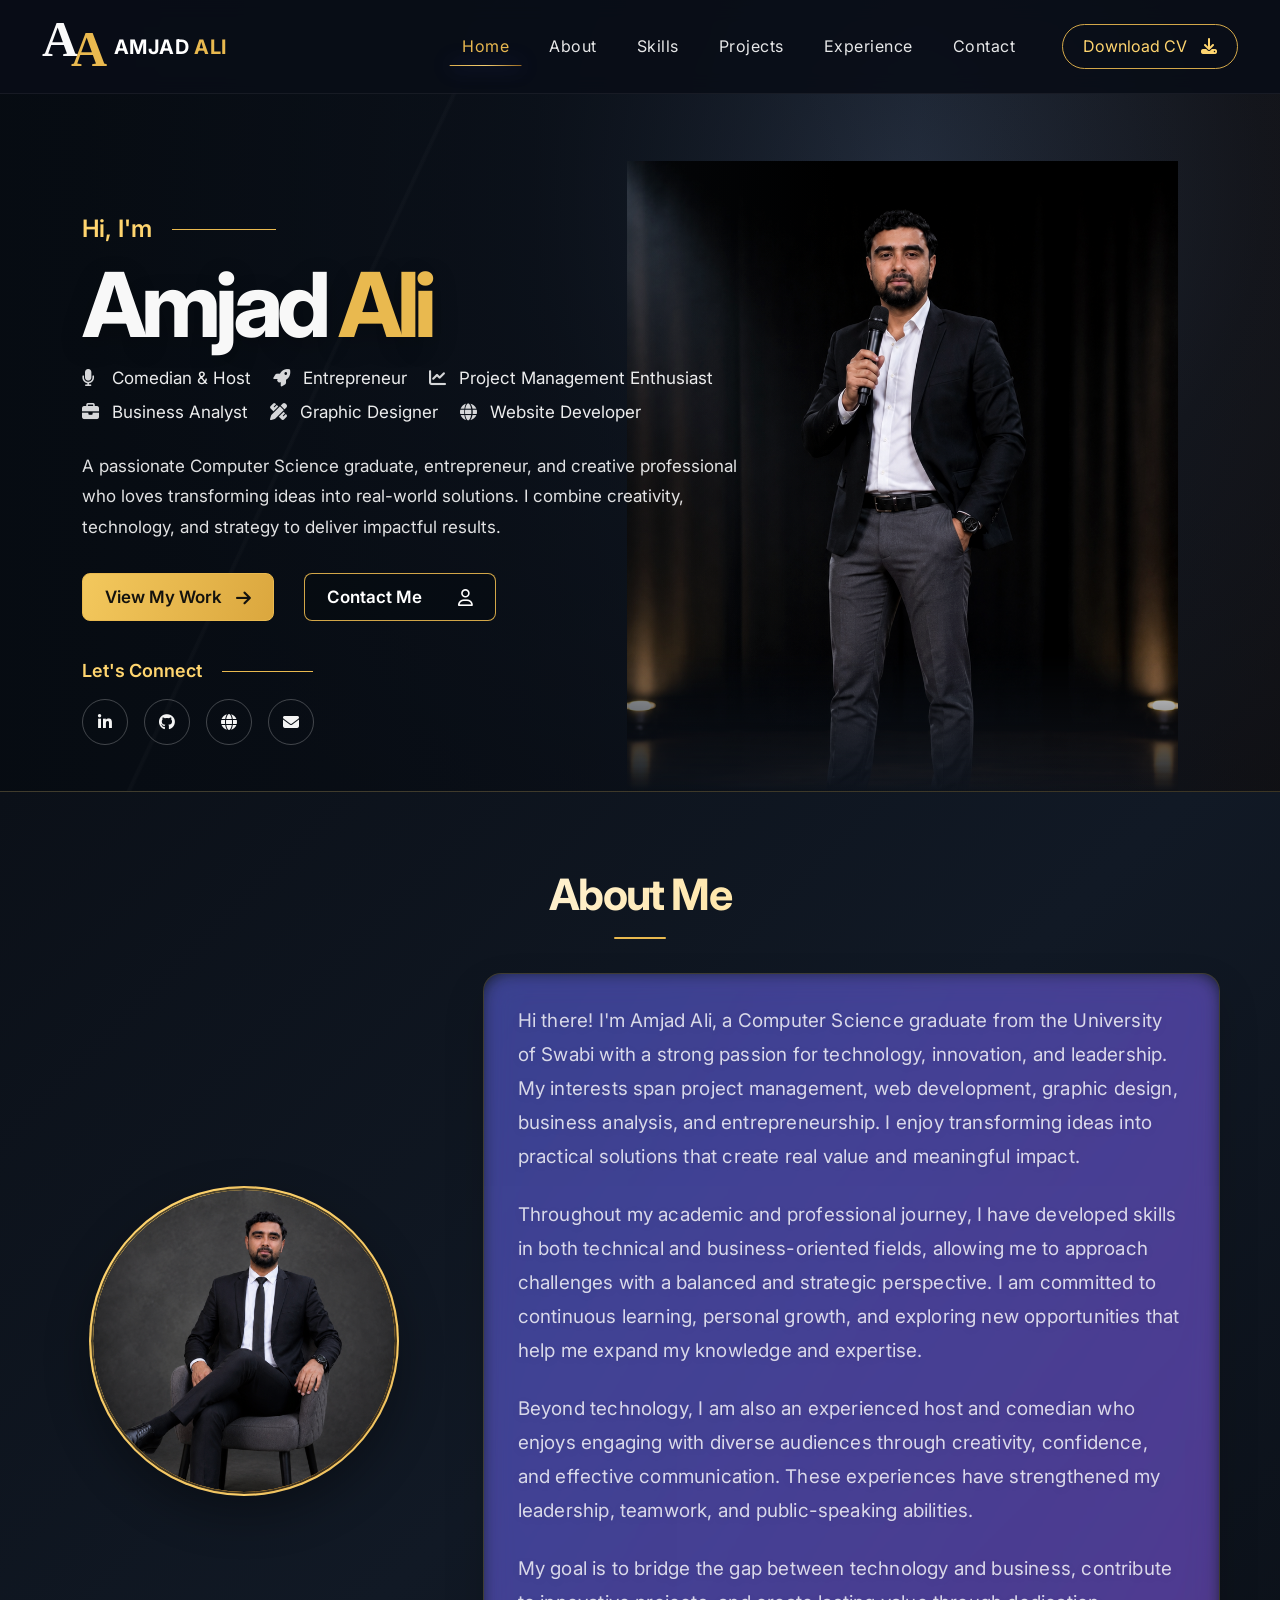
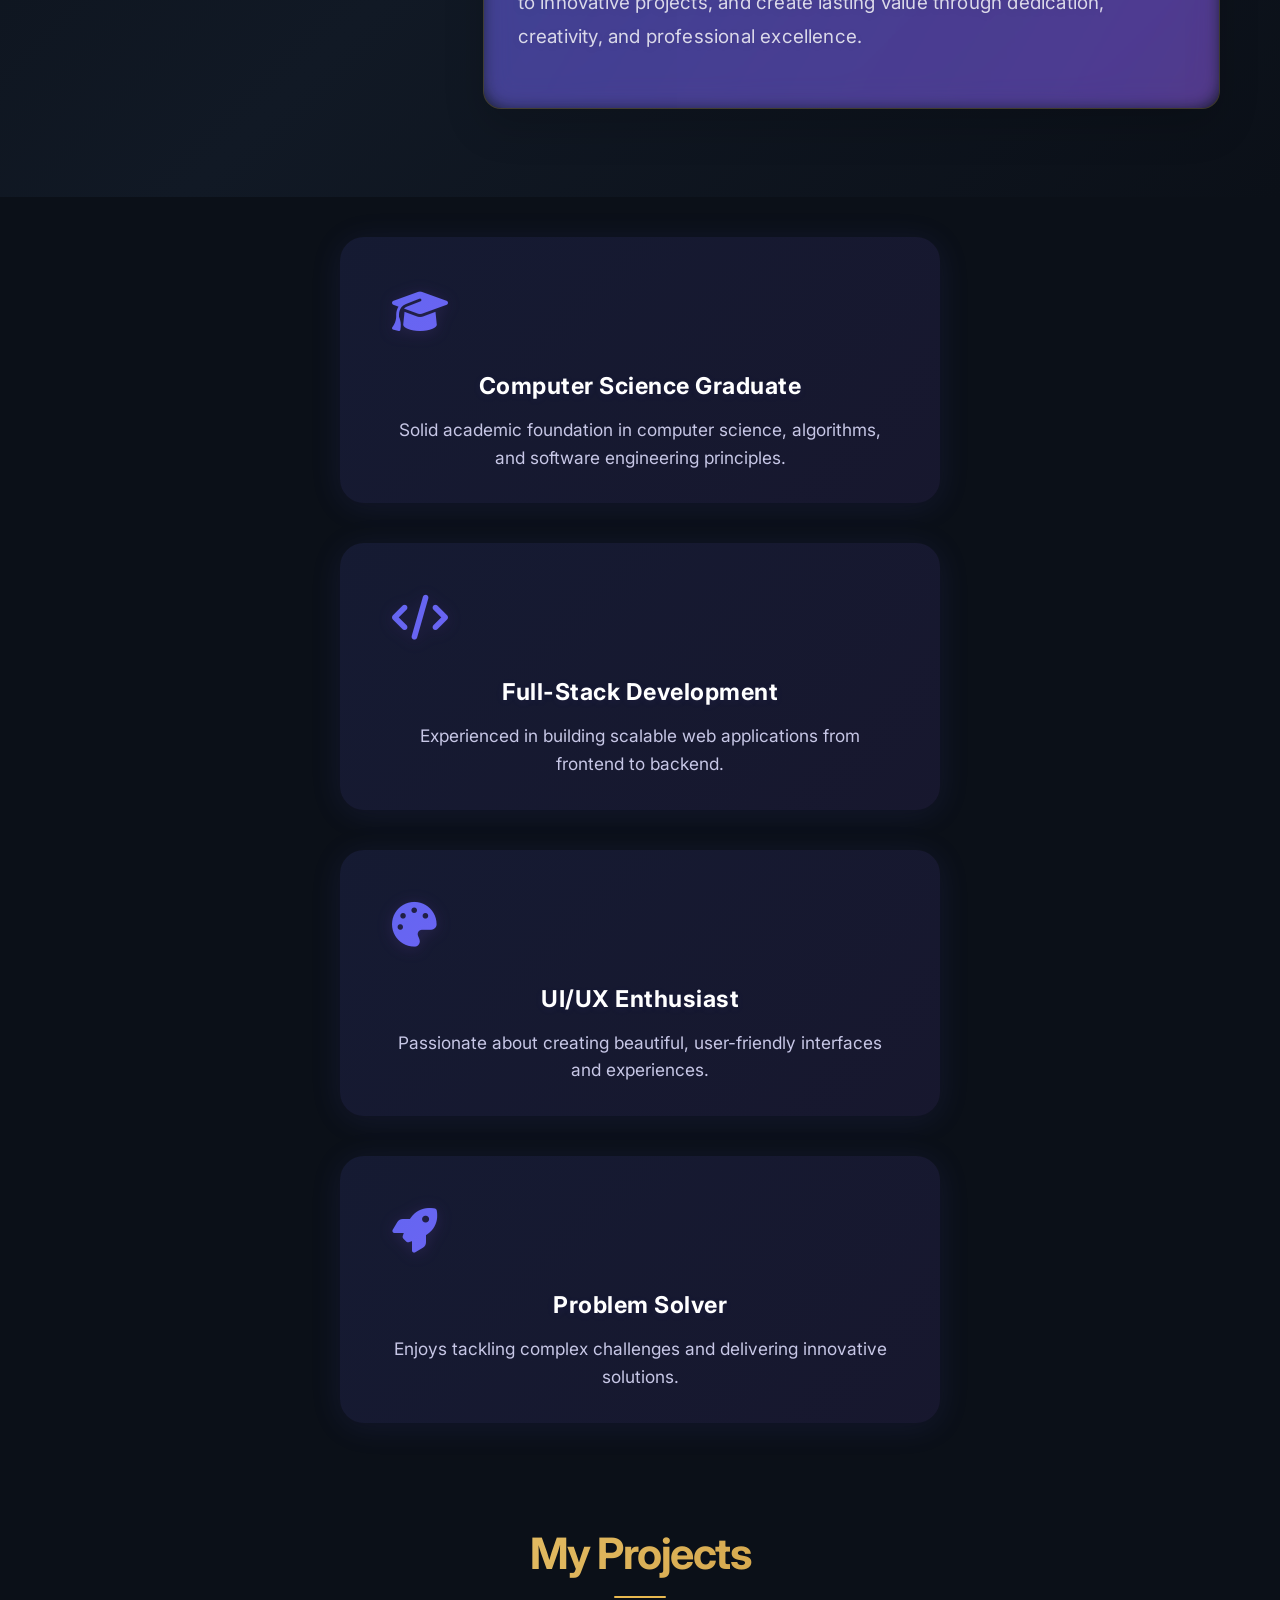
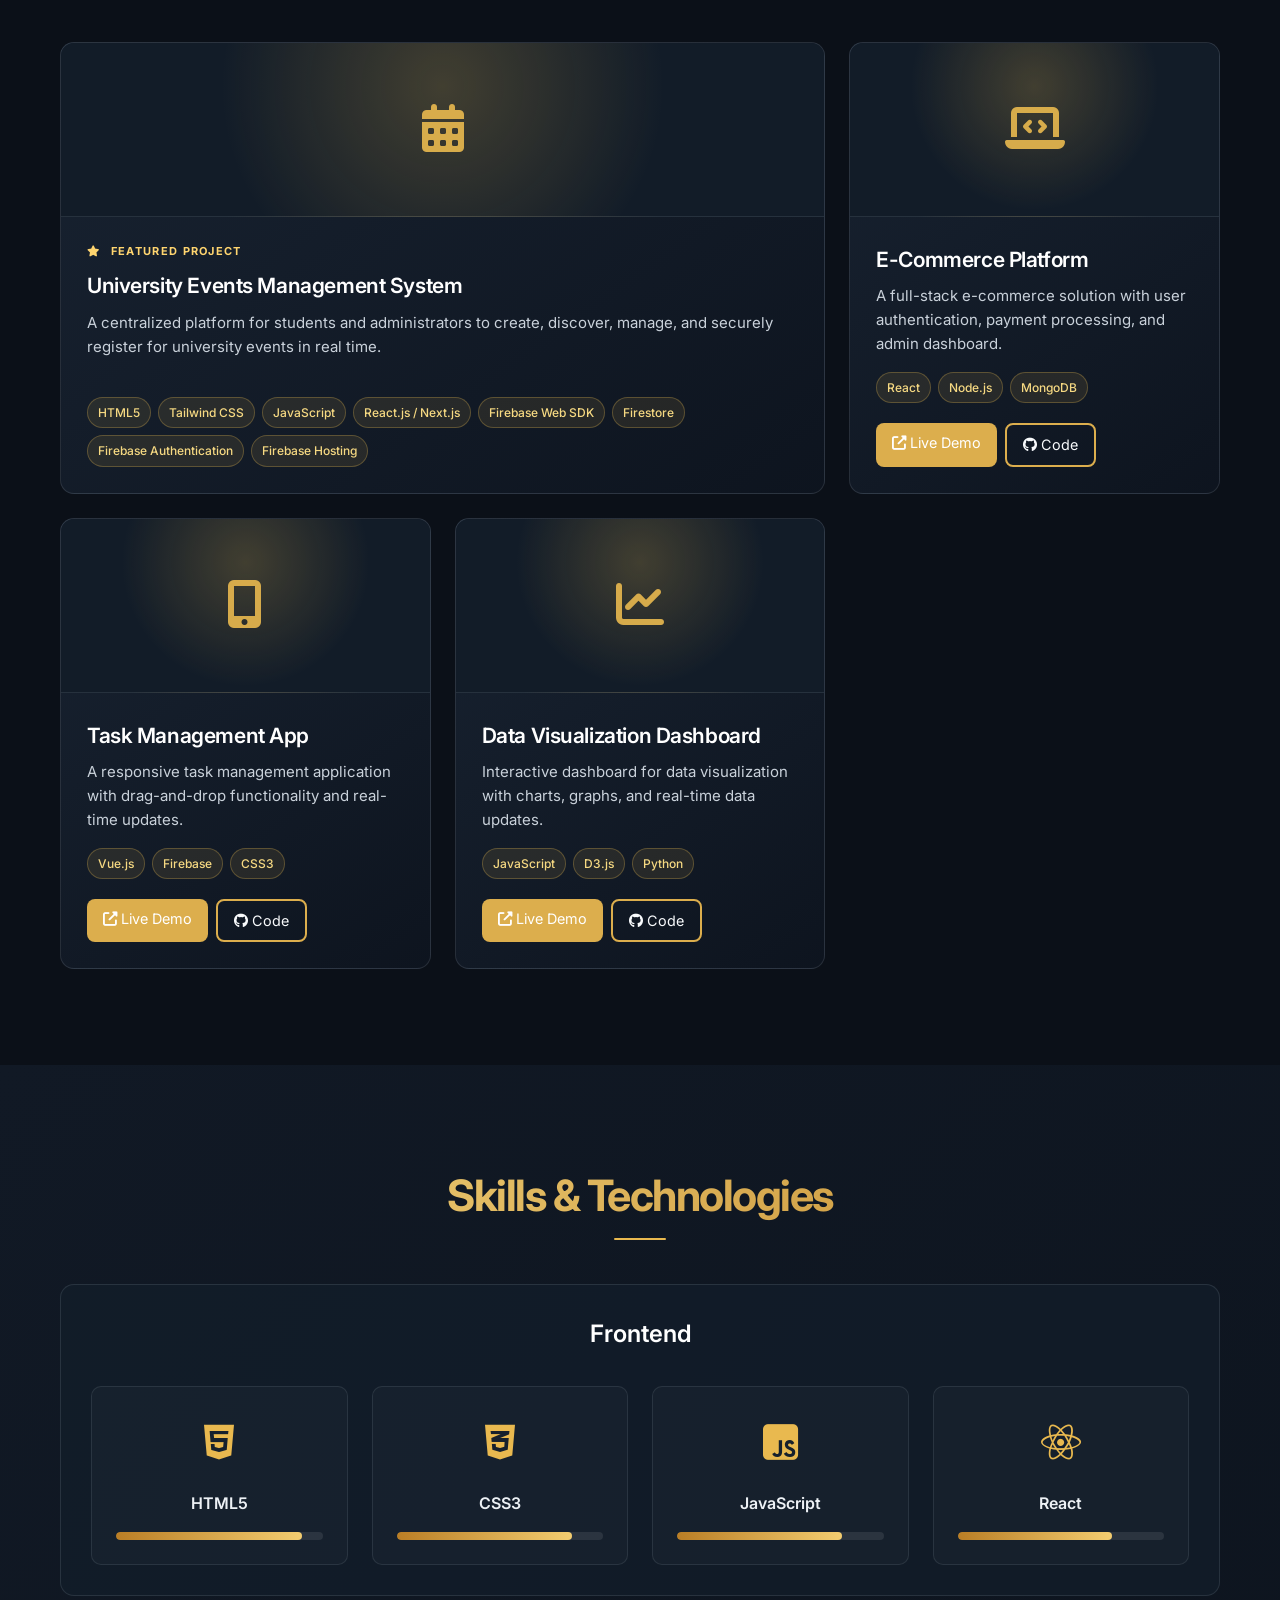
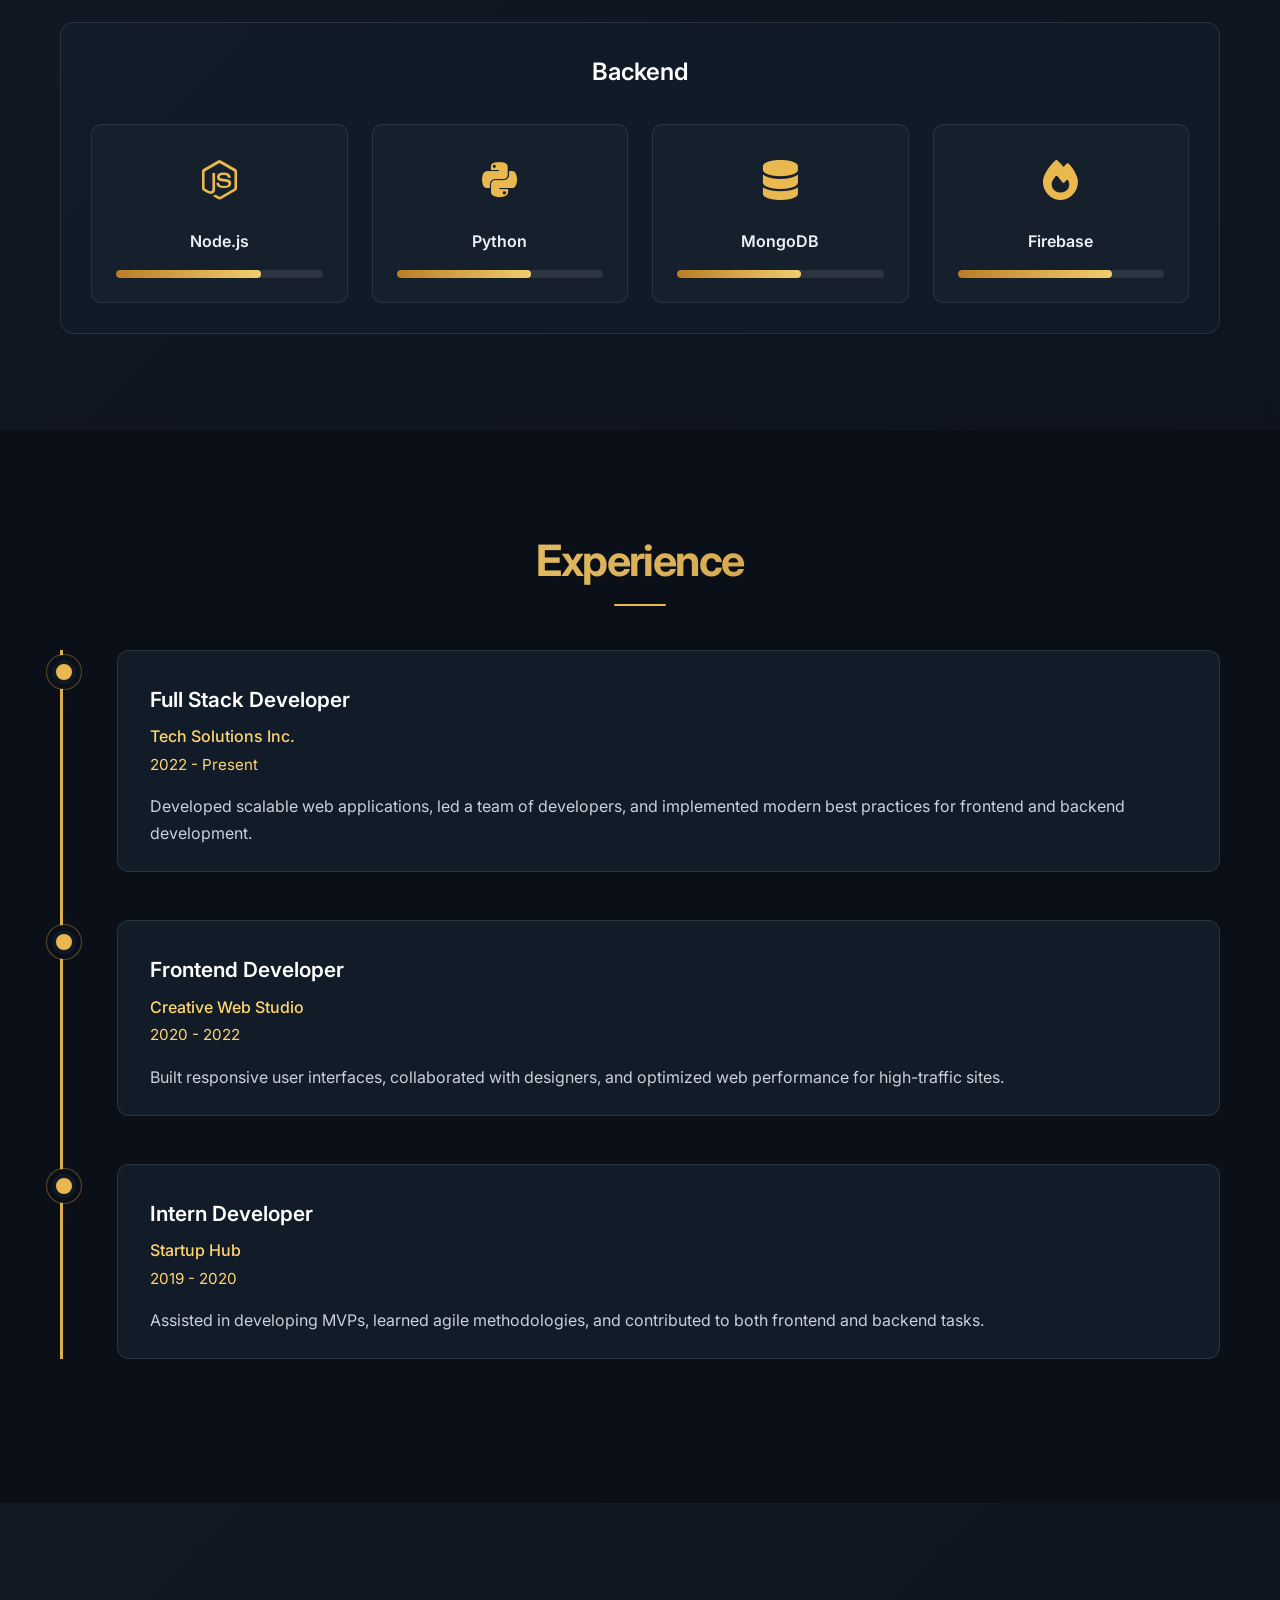
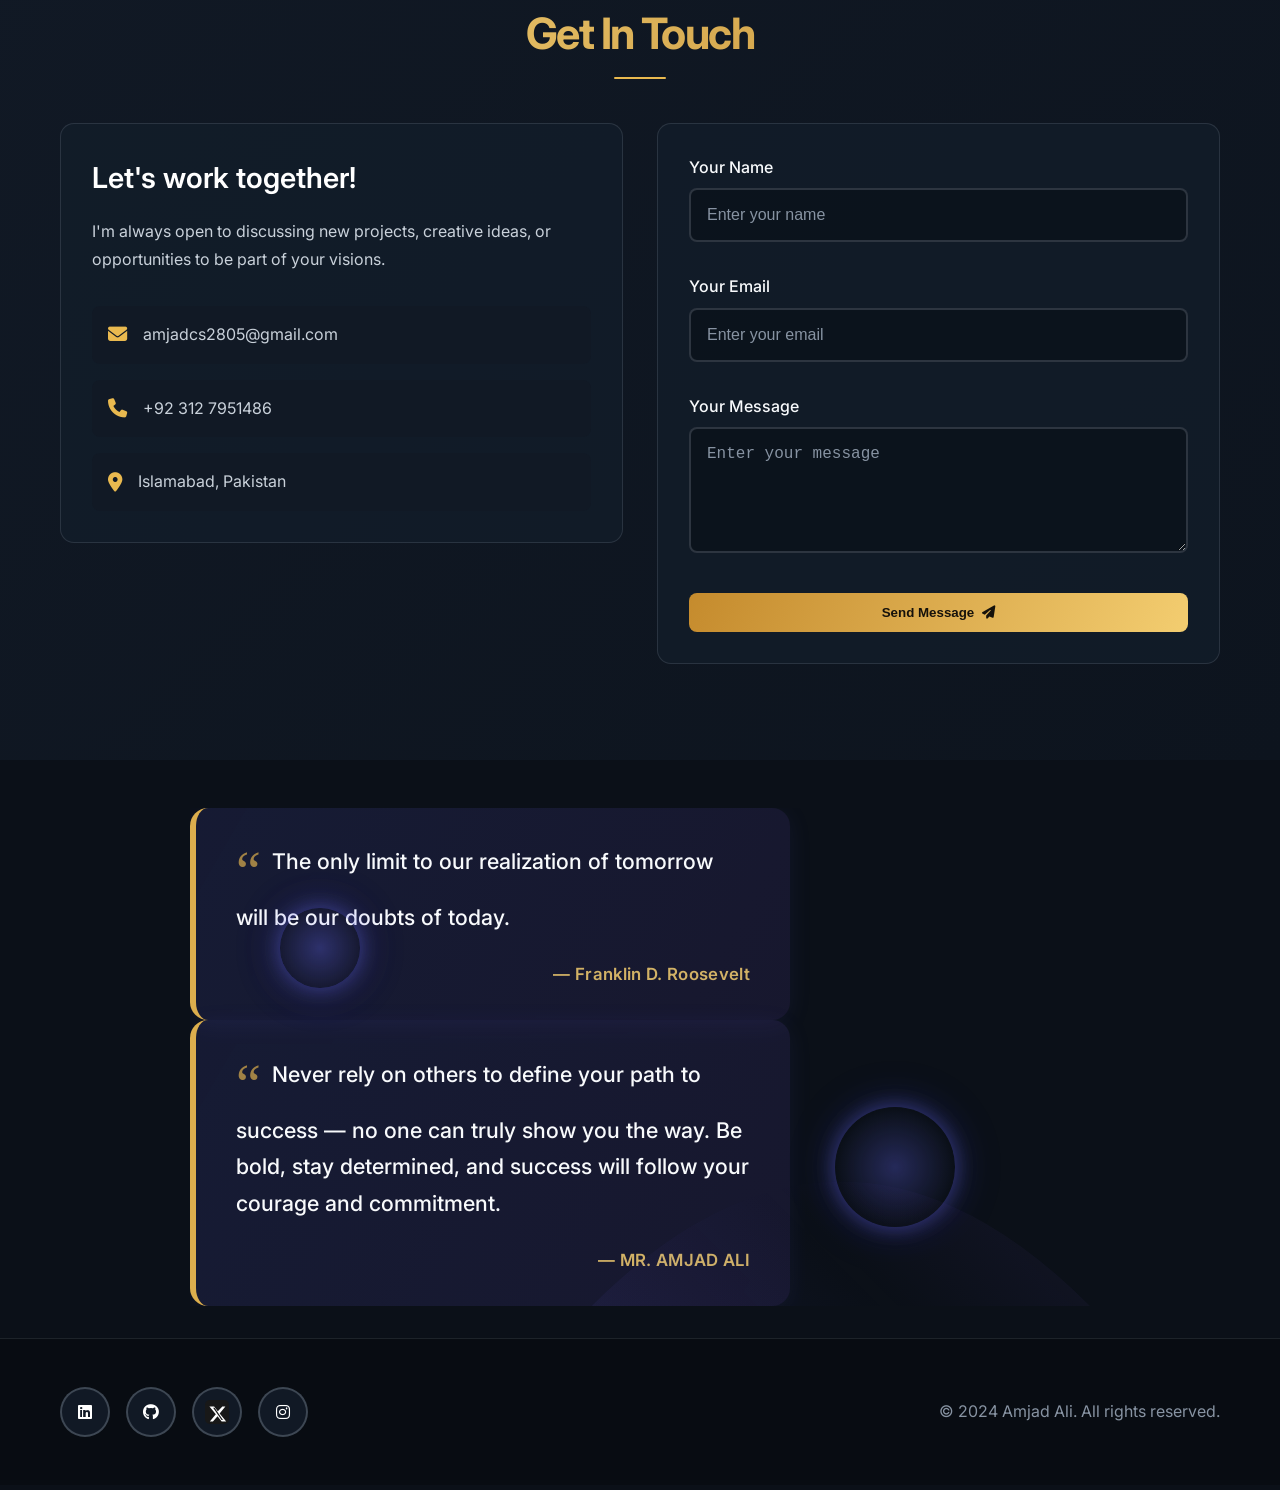
==== commit 4367b058: "Update index.html" ====
--- a/index.html
+++ b/index.html
@@ -37,7 +37,7 @@
                     <a href="#contact" class="nav-link">Contact</a>
                 </li>
             </ul>
-            <a class="aw-cv-link" href="assets/modern-cv.pdf" download>
+            <a class="aw-cv-link" href="assets/CV.pdf" download>
                 Download CV <i class="fas fa-download" aria-hidden="true"></i>
             </a>
             <div class="hamburger">
